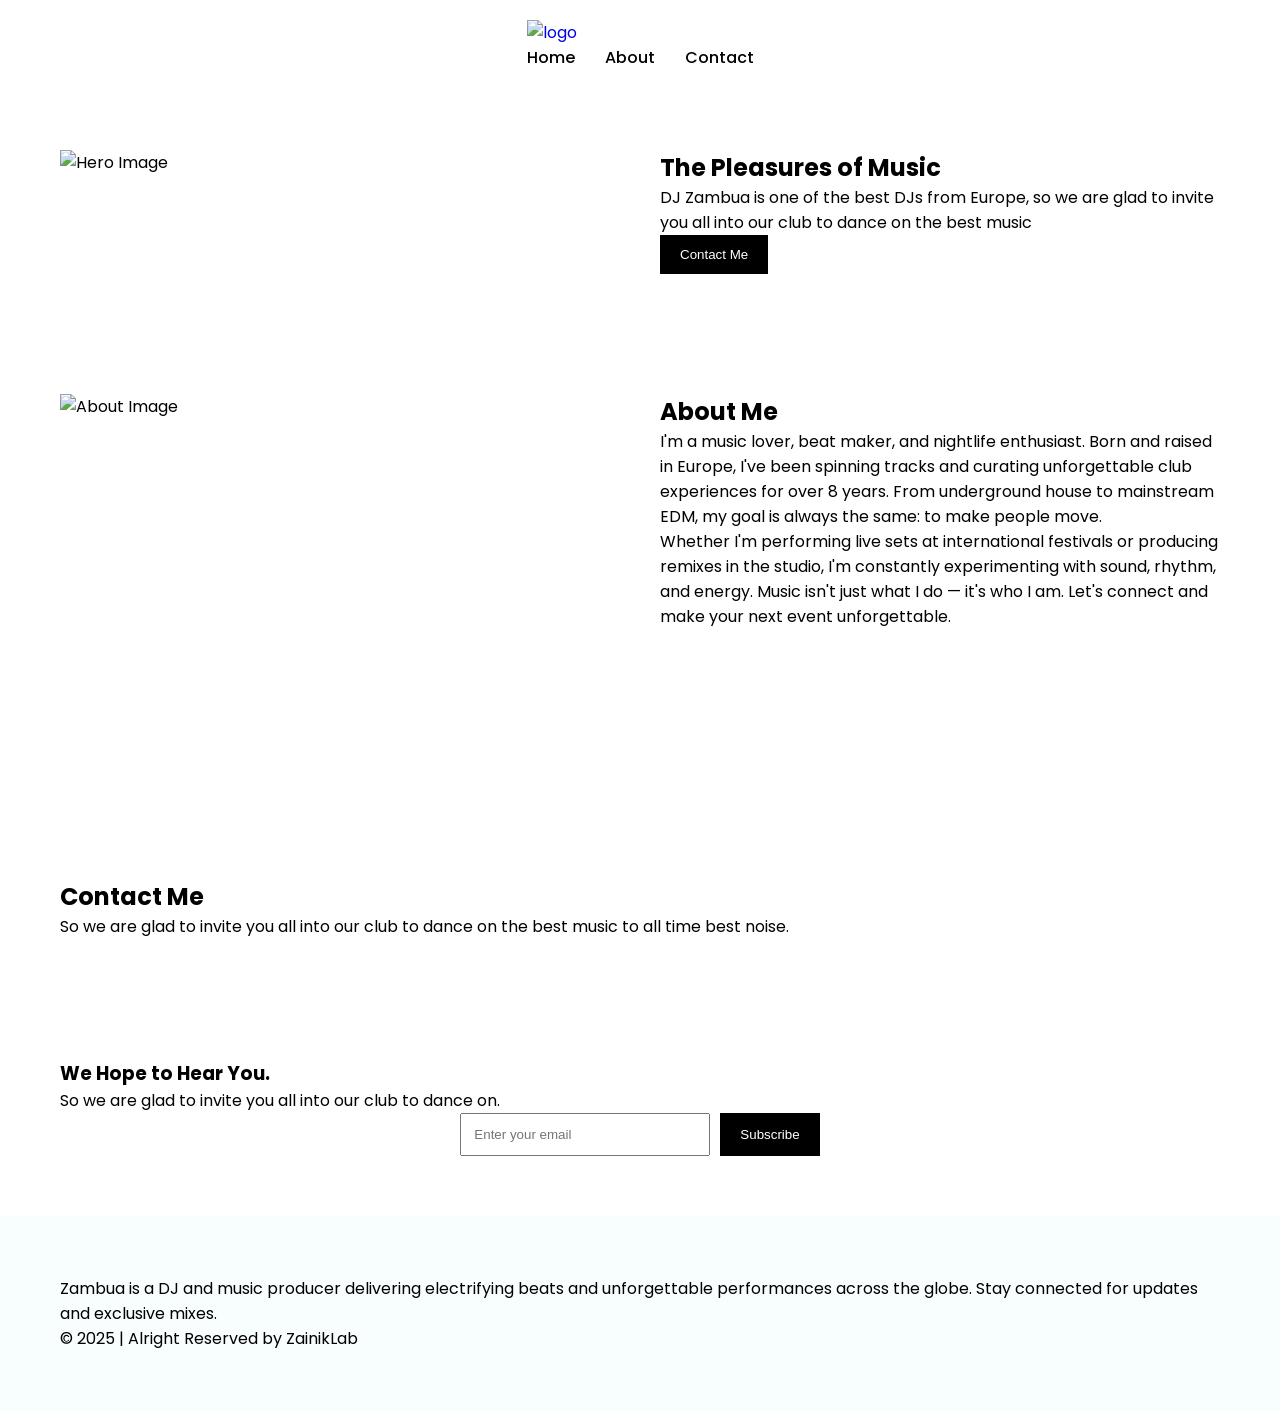
==== index.html @ 3831a093 "Add files via upload" ====
<!DOCTYPE html>
<html lang="en">
<head>
  <meta charset="UTF-8" />
  <meta name="viewport" content="width=device-width, initial-scale=1.0"/>
  <title>Zambua</title>
  <link href="https://fonts.googleapis.com/css2?family=Rubik&family=Poppins&display=swap" rel="stylesheet">
  <link rel="stylesheet" href="style.css" />
  <style>
    * {
      margin: 0;
      padding: 0;
      box-sizing: border-box;
    }
    body {
      font-family: 'Poppins', sans-serif;
      overflow-x: hidden;
    }
    .container {
      max-width: 1200px;
      margin: 0 auto;
      padding: 0 20px;
    }
    .navbar {
      display: flex;
      justify-content: space-between;
      align-items: center;
      padding: 20px 0;
    }
    .navbar-header img {
      width: 120px;
    }
    .main-menu {
      list-style: none;
      display: flex;
      gap: 30px;
      font-weight: 500;
    }
    .main-menu li {
      cursor: pointer;
    }
    .hero-area,
    .about-area,
    .contact-area,
    .subscribe-area,
    .footer-area {
      padding: 60px 20px;
    }
    .hero-area .row,
    .about-area .row {
      display: flex;
      flex-wrap: wrap;
      gap: 40px;
    }
    .col-md-6,
    .col-md-12 {
      flex: 1;
      min-width: 300px;
    }
    .hero-thumb img,
    .about-thumb img {
      max-width: 100%;
      height: auto;
    }
    form {
      display: flex;
      justify-content: center;
      gap: 10px;
      flex-wrap: wrap;
    }
    input[type="email"] {
      padding: 12px;
      width: 250px;
    }
    .btn {
      padding: 12px 20px;
      background: #000;
      color: #fff;
      border: none;
    }
    @media screen and (max-width: 1024px) {
      .main-menu {
        gap: 20px;
        font-size: 14px;
      }
    }
    @media screen and (max-width: 852px) {
      .main-menu {
        gap: 10px;
        font-size: 12px;
      }
      input[type="email"] {
        width: 100%;
      }
      form {
        flex-direction: column;
        align-items: center;
      }
    }
  </style>
</head>
<body>

  <!-- Navbar -->
  <nav class="navbar">
    <div class="container">
      <div class="navbar-header">
        <a class="navbar-brand" href=" "><img src="images/logo.png" alt="logo" /></a>
      </div>
      <ul class="main-menu nav navbar-nav navbar-right">
        <li>Home</li>
        <li>About</li>
        <li>Contact</li>
      </ul>
    </div>
  </nav>

  <!-- Hero Area -->
  <section class="hero-area">
    <div class="container">
      <div class="row">
        <div class="col-md-6">
          <div class="hero-thumb">
            <img src="images/music.png" alt="Hero Image" />
          </div>
        </div>
        <div class="col-md-6">
          <div class="hero-content">
            <h1>The Pleasures of Music</h1>
            <p>DJ Zambua is one of the best DJs from Europe, so we are glad to invite you all into our club to dance on the best music</p>
            <button class="btn">Contact Me</button>
          </div>
        </div>
      </div>
    </div>
  </section>

  <!-- About Area -->
  <section class="about-area section-padding">
    <div class="container">
      <div class="row">
        <div class="col-md-6">
          <div class="about-thumb">
            <img src="images/about.png" alt="About Image" />
          </div>
        </div>
        <div class="col-md-6">
          <div class="about-content">
            <h2>About Me</h2>
            <p>I'm a music lover, beat maker, and nightlife enthusiast. Born and raised in Europe, I've been spinning tracks and curating unforgettable club experiences for over 8 years. From underground house to mainstream EDM, my goal is always the same: to make people move.</p>
            <p>Whether I'm performing live sets at international festivals or producing remixes in the studio, I'm constantly experimenting with sound, rhythm, and energy. Music isn't just what I do — it's who I am. Let's connect and make your next event unforgettable.</p>
          </div>
        </div>
      </div>
    </div>
  </section>

  <!-- Contact Area -->
  <section class="contact-area section-padding">
    <div class="container">
      <div class="row">
        <div class="col-md-12 text-center">
          <div class="contact-content">
            <h2>Contact Me</h2>
            <p>So we are glad to invite you all into our club to dance on the best music to all time best noise.</p>
          </div>
        </div>
      </div>
    </div>
  </section>

  <!-- Subscribe Area -->
  <section class="subscribe-area section-padding">
    <div class="container">
      <div class="row">
        <div class="col-md-12 text-center">
          <div class="subscribe-content">
            <h3>We Hope to Hear You.</h3>
            <p>So we are glad to invite you all into our club to dance on.</p>
            <form action="#">
              <input type="email" placeholder="Enter your email" />
              <button type="submit" class="btn">Subscribe</button>
            </form>
          </div>
        </div>
      </div>
    </div>
  </section>

  <!-- Footer Area -->
  <footer class="footer-area">
    <div class="container">
      <div class="row">
        <div class="col-md-6">
          <p>Zambua is a DJ and music producer delivering electrifying beats and unforgettable performances across the globe. Stay connected for updates and exclusive mixes.</p>
        </div>
        <div class="col-md-6 text-right">
        </div>
      </div>
      <div class="footer-bottom text-center">
        <div class="footer-copy">© 2025 | Alright Reserved by ZainikLab</div>
      </div>
    </div>
  </footer>

</body>
</html>
---- style.css ----
/* Reset & Base Styles */
* {
  margin: 0;
  padding: 0;
  box-sizing: border-box;
}
body {
  font-family: 'Poppins', sans-serif;
}
img {
  max-width: 100%;
  height: auto;
}
a,
a:hover,
a:visited,
a:active {
  text-decoration: none;
}
p {
  margin-bottom: 0;
}

/* Mobile Menu */
.mobile-menu-area {
  position: absolute;
  width: 100%;
  left: 0;
  top: 0;
  z-index: 99;
}

/* Header */
.hader-area {
  padding: 30px 0px;
}
.hader-menu {
  text-align: center;
}
.hader-menu ul li {
  list-style: none;
  display: inline-block;
  padding: 0px 20px;
}
.hader-menu ul li a {
  text-decoration: none;
  display: inline-block;
  color: #362A43;
  font-size: 16px;
  font-weight: 500;
  text-transform: capitalize;
  margin-top: 10px;
}
.header-icon {
  margin-right: 65px;
  margin-top: 10px;
}
.header-icon a {
  text-decoration: none;
  margin-left: 10px;
  color: #362A43;
}
.logo-image {
  margin-left: 65px;
}

/* Baner */
.baner-area {
  background: url("images/baner.png");
  background-repeat: no-repeat;
  background-size: cover;
  background-position: center;
  padding: 35px 0px;
  margin-bottom: 0px;
  position: relative;
}
.baner-text {
  margin-top: 130px;
}
.baner-text h2 {
  font-size: 72px;
  font-weight: 900;
  font-family: 'Rubik', sans-serif;
  line-height: 72px;
  color: #362A43;
  margin-bottom: 25px;
}
.baner-text p {
  font-size: 16px;
  line-height: 26px;
  color: #464646;
  width: 85%;
  margin-bottom: 0;
}
.contact-btn {
  margin-top: 30px;
}
.contact-btn a {
  text-decoration: none;
  padding: 19px 40px;
  background: #B48FDB;
  color: #fff;
  font-size: 14px;
  font-weight: 600;
  border-radius: 10px;
  position: relative;
  display: inline-block;
  width: 50%;
}
.contact-btn button {
  padding: 19px 25px;
  background: #FFB3C9;
  border-radius: 10px;
  border: none;
  color: #fff;
  position: absolute;
  top: 70%;
  right: 48%;
}
.contact-btn button i {
  font-size: 18px;
}
.music-image img {
  height: auto;
  width: 100%;
}

/* About */
.about-area {
  margin-bottom: 130px;
}
.about-image img {
  height: auto;
  width: 100%;
}
.about-box {
  margin-top: 170px;
}
.about-text h2 {
  font-size: 48px;
  color: #362A43;
  font-weight: 700;
  font-family: 'Rubik', sans-serif;
}
.about-text p {
  font-size: 16px;
  line-height: 28px;
  color: #464646;
  font-weight: 400;
  margin-bottom: 18px;
  width: 90%;
}
.know-more a {
  width: auto;
  font-size: 15px;
  font-weight: 500;
  font-family: 'Poppins', sans-serif;
  transition: all .5s;
}
.know-more a:hover {
  background: #FFB3C9;
  color: #fff;
}

/* Newsletter */
.newsletter-area {
  background: url("images/bn3.png");
  background-repeat: no-repeat;
  background-size: cover;
  background-position: center;
  padding: 100px 0px;
}
.letter-text {
  color: #fff;
  margin-left: 25px;
}
.letter-text h2 {
  font-size: 48px;
  font-weight: 700;
  font-family: 'Rubik', sans-serif;
  margin-top: 5px;
}
.letter-text p {
  font-size: 15px;
  font-weight: 400;
  line-height: 26px;
}
.from-area input {
  padding: 18px 30px;
  border: 3px solid #84DCE3;
  border-radius: 10px;
  position: relative;
  outline: none;
}
.from-area button {
  padding: 21px 40px;
  position: absolute;
  left: 40%;
  border: none;
  background: #84DCE3;
  border-radius: 0px 10px 10px 0px;
}
.from-area {
  margin-top: 24px;
}

/* Footer */
.footer-area {
  background: rgba(248, 253, 253, 1);
  padding: 0px 0px;
}
.footer-icon {
  margin-left: 70%;
  margin-top: 60px;
}
.footer-icon a {
  text-decoration: none;
  color: rgba(43, 47, 56, 1);
  padding: 0px 10px;
}
.zainik-lab a {
  text-decoration: none;
  color: #2B2F38;
  font-weight: 500;
  display: inline-block;
  margin-top: 60px;
  float: right;
}
.zainik-lab a span {
  color: #84DCE3;
}
.copy-right {
  text-align: center;
  border-top: 1px solid #362A43;
  padding: 20px 0px;
}
.copy-right p {
  font-size: 15px;
  color: #382C45;
  font-weight: 400;
  margin-bottom: 0px;
}
.copy-right p a {
  text-decoration: none;
  color: #382C45;
  display: inline-block;
  margin-bottom: 0px;
}
.logo-text p {
  font-size: 16px;
  color: #2B2F38;
  font-weight: 400;
  line-height: 26px;
  margin-bottom: 63px;
}
.image-logo img {
  margin-bottom: 30px;
  margin-top: 60px;
}

body {
  overflow-x: hidden;
}


/* pad-1024px */
@media (max-width: 1024px) {
  .hader-menu ul li {
    padding: 0 10px;
  }

  .baner-text h2 {
    font-size: 52px;
    line-height: 60px;
  }

  .baner-text p,
  .about-text p {
    width: 100%;
  }

  .contact-btn a {
    width: 70%;
  }

  .from-area input {
    width: 60%;
  }

  .from-area button {
    left: 60%;
  }

  .footer-icon {
    margin-left: 60%;
  }
}

/* mobile-852px */
@media (max-width: 852px) {
  .hader-menu ul li {
    padding: 0 5px;
  }

  .baner-text h2 {
    font-size: 38px;
    line-height: 48px;
  }

  .baner-text p {
    font-size: 14px;
    line-height: 22px;
  }

  .contact-btn a {
    width: 90%;
    padding: 15px 20px;
    font-size: 13px;
  }

  .contact-btn button {
    top: 75%;
    right: 35%;
  }

  .from-area input {
    width: 80%;
  }

  .from-area button {
    left: 80%;
  }

  .footer-icon {
    margin-left: 40%;
  }

  .letter-text h2 {
    font-size: 36px;
  }
}
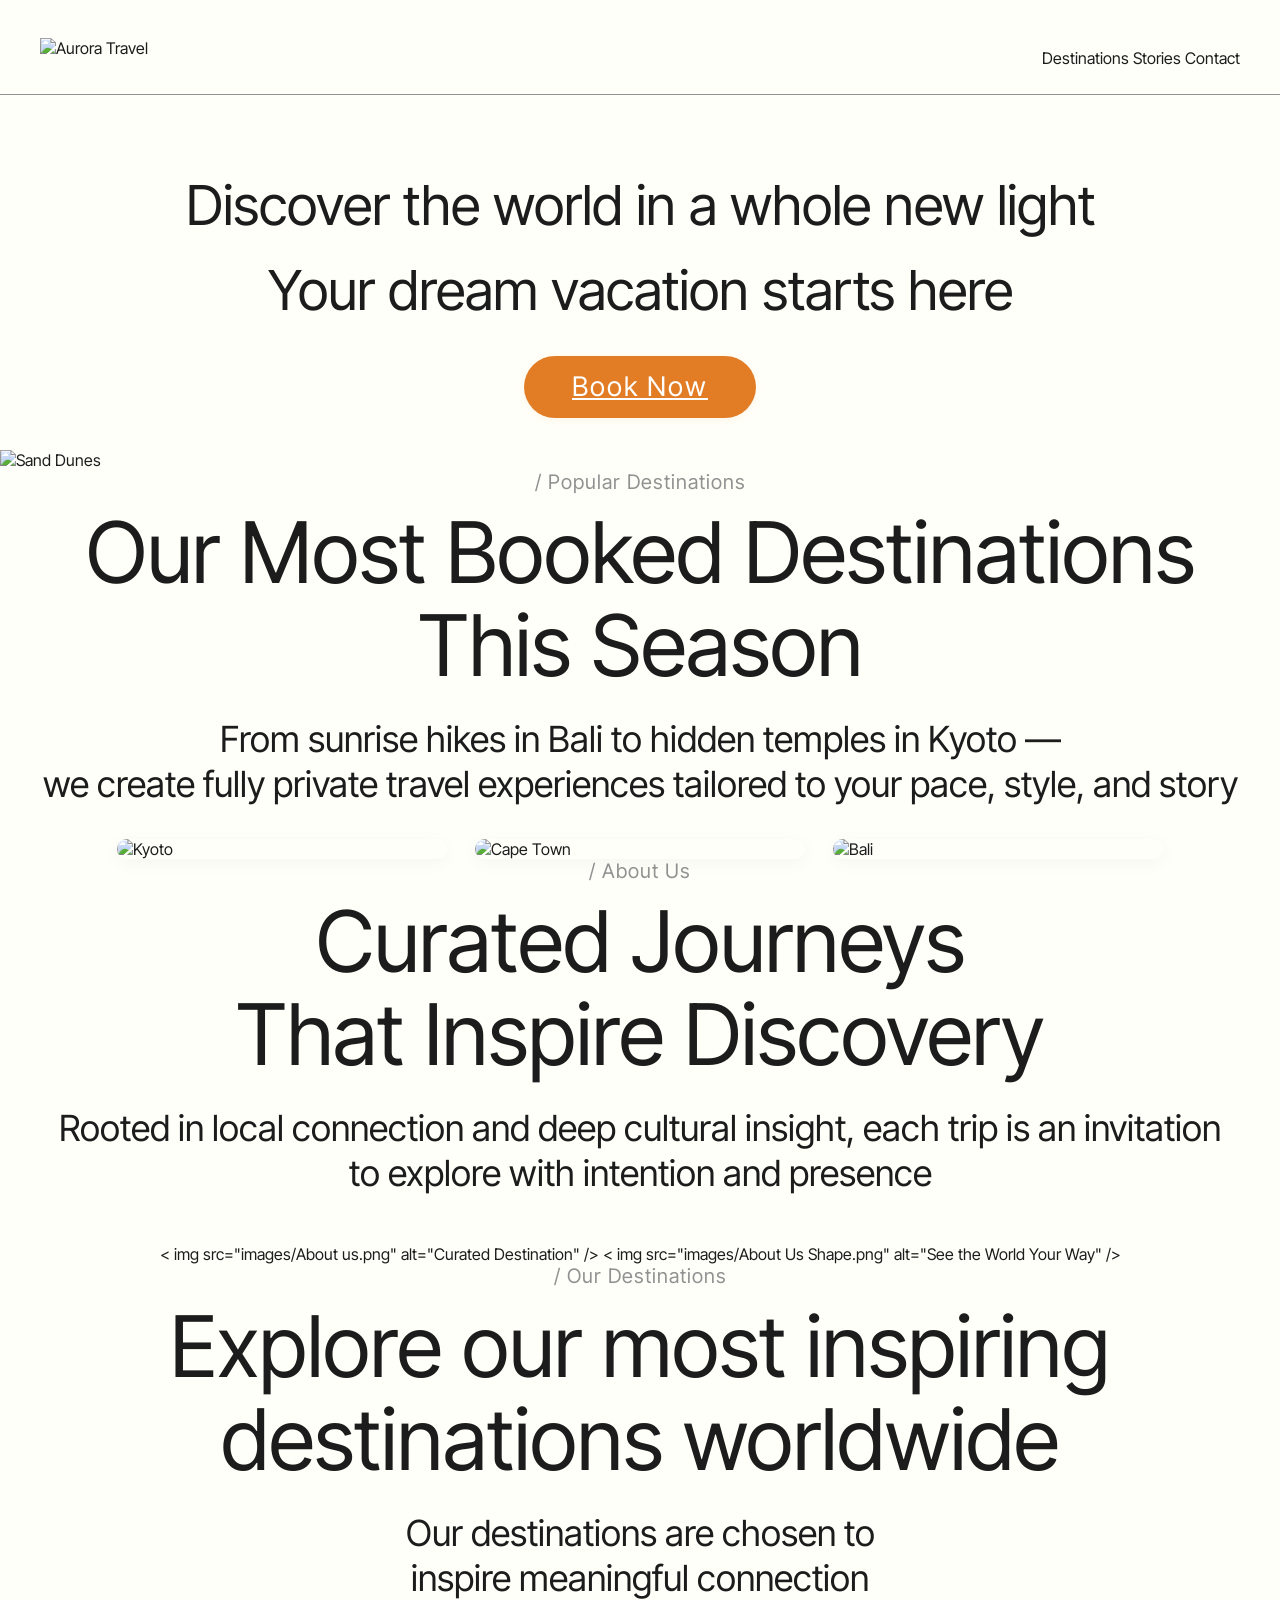
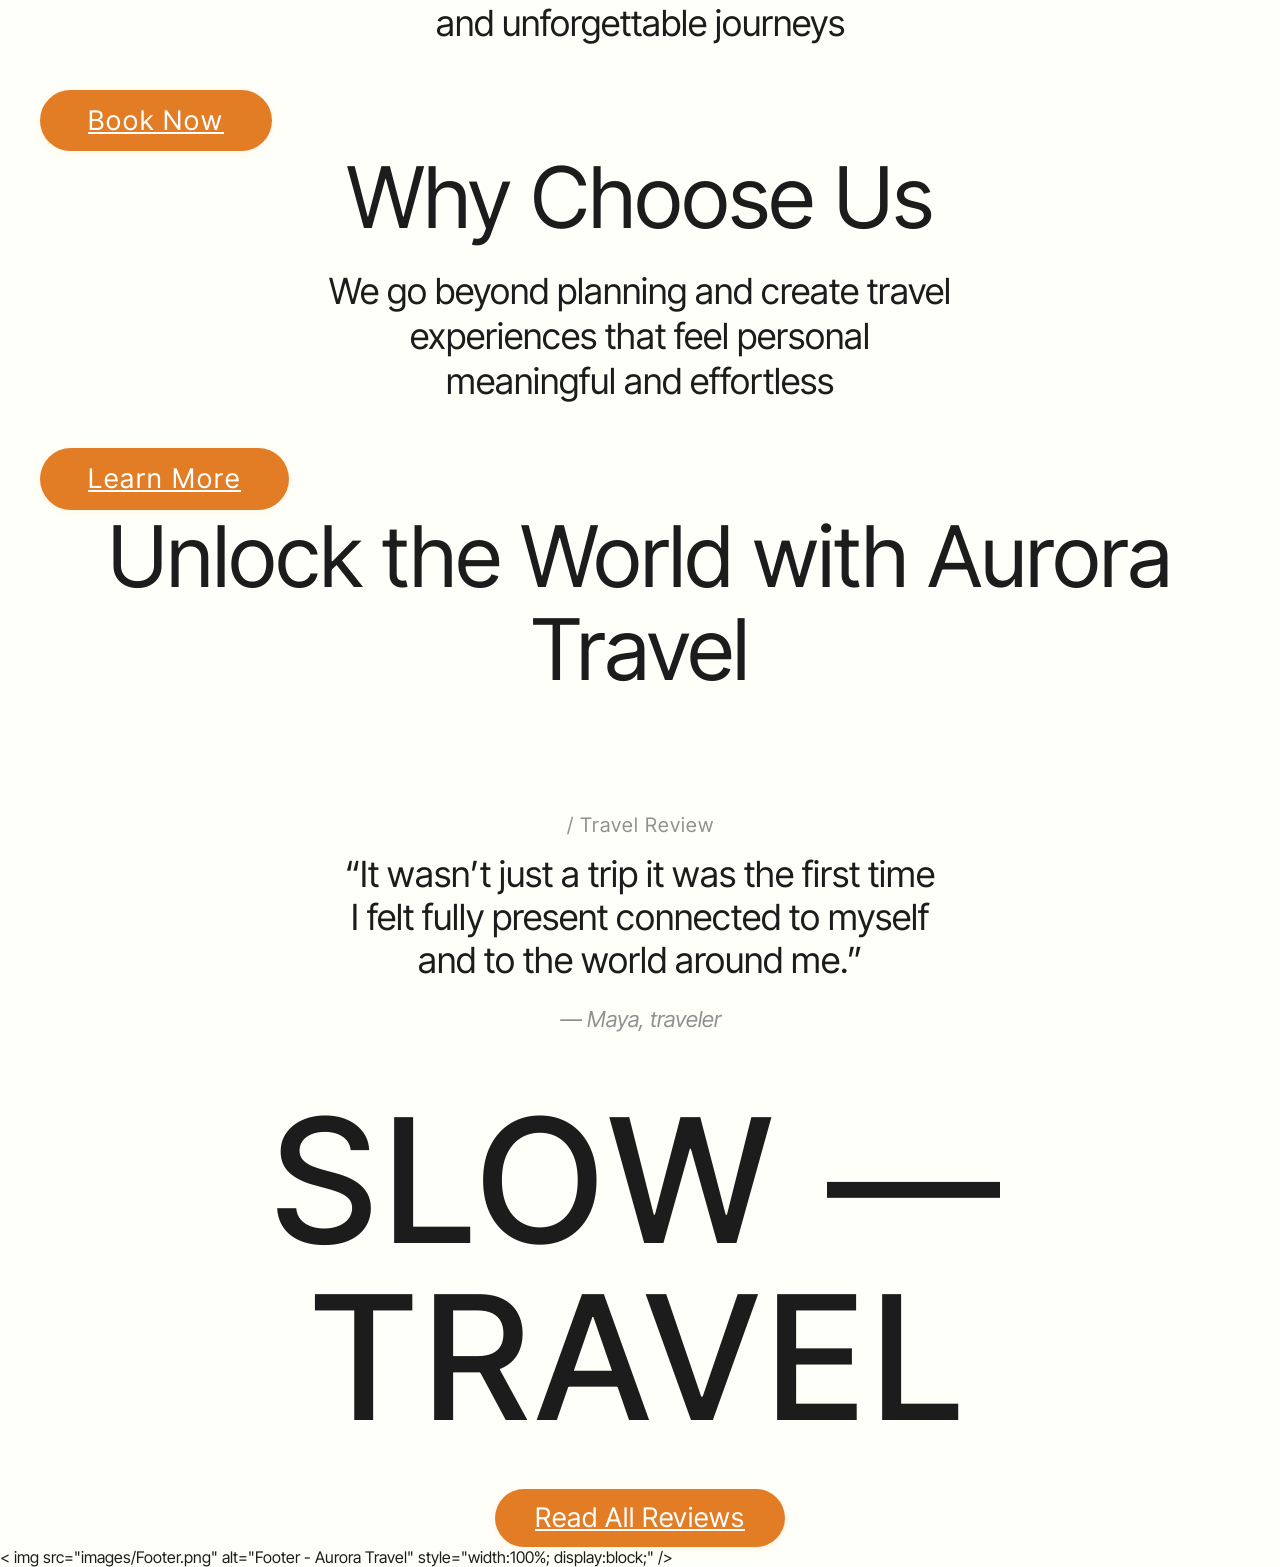
==== commit dac1a6be: "Add files via upload" ====
--- a/index.html
+++ b/index.html
@@ -1,207 +1,141 @@
-<!DOCTYPE html>
-<html lang="en">
-<head>
-  <meta charset="UTF-8" />
-  <meta name="viewport" content="width=device-width, initial-scale=1.0"/>
-  <title>Zambua</title>
-  <link href="https://fonts.googleapis.com/css2?family=Rubik&family=Poppins&display=swap" rel="stylesheet">
-  <link rel="stylesheet" href="style.css" />
-  <style>
-    * {
-      margin: 0;
-      padding: 0;
-      box-sizing: border-box;
-    }
-    body {
-      font-family: 'Poppins', sans-serif;
-      overflow-x: hidden;
-    }
-    .container {
-      max-width: 1200px;
-      margin: 0 auto;
-      padding: 0 20px;
-    }
-    .navbar {
-      display: flex;
-      justify-content: space-between;
-      align-items: center;
-      padding: 20px 0;
-    }
-    .navbar-header img {
-      width: 120px;
-    }
-    .main-menu {
-      list-style: none;
-      display: flex;
-      gap: 30px;
-      font-weight: 500;
-    }
-    .main-menu li {
-      cursor: pointer;
-    }
-    .hero-area,
-    .about-area,
-    .contact-area,
-    .subscribe-area,
-    .footer-area {
-      padding: 60px 20px;
-    }
-    .hero-area .row,
-    .about-area .row {
-      display: flex;
-      flex-wrap: wrap;
-      gap: 40px;
-    }
-    .col-md-6,
-    .col-md-12 {
-      flex: 1;
-      min-width: 300px;
-    }
-    .hero-thumb img,
-    .about-thumb img {
-      max-width: 100%;
-      height: auto;
-    }
-    form {
-      display: flex;
-      justify-content: center;
-      gap: 10px;
-      flex-wrap: wrap;
-    }
-    input[type="email"] {
-      padding: 12px;
-      width: 250px;
-    }
-    .btn {
-      padding: 12px 20px;
-      background: #000;
-      color: #fff;
-      border: none;
-    }
-    @media screen and (max-width: 1024px) {
-      .main-menu {
-        gap: 20px;
-        font-size: 14px;
-      }
-    }
-    @media screen and (max-width: 852px) {
-      .main-menu {
-        gap: 10px;
-        font-size: 12px;
-      }
-      input[type="email"] {
-        width: 100%;
-      }
-      form {
-        flex-direction: column;
-        align-items: center;
-      }
-    }
-  </style>
-</head>
-<body>
-
-  <!-- Navbar -->
-  <nav class="navbar">
-    <div class="container">
-      <div class="navbar-header">
-        <a class="navbar-brand" href=" "><img src="images/logo.png" alt="logo" /></a>
-      </div>
-      <ul class="main-menu nav navbar-nav navbar-right">
-        <li>Home</li>
-        <li>About</li>
-        <li>Contact</li>
-      </ul>
-    </div>
-  </nav>
-
-  <!-- Hero Area -->
-  <section class="hero-area">
-    <div class="container">
-      <div class="row">
-        <div class="col-md-6">
-          <div class="hero-thumb">
-            <img src="images/music.png" alt="Hero Image" />
-          </div>
-        </div>
-        <div class="col-md-6">
-          <div class="hero-content">
-            <h1>The Pleasures of Music</h1>
-            <p>DJ Zambua is one of the best DJs from Europe, so we are glad to invite you all into our club to dance on the best music</p>
-            <button class="btn">Contact Me</button>
-          </div>
-        </div>
-      </div>
-    </div>
-  </section>
-
-  <!-- About Area -->
-  <section class="about-area section-padding">
-    <div class="container">
-      <div class="row">
-        <div class="col-md-6">
-          <div class="about-thumb">
-            <img src="images/about.png" alt="About Image" />
-          </div>
-        </div>
-        <div class="col-md-6">
-          <div class="about-content">
-            <h2>About Me</h2>
-            <p>I'm a music lover, beat maker, and nightlife enthusiast. Born and raised in Europe, I've been spinning tracks and curating unforgettable club experiences for over 8 years. From underground house to mainstream EDM, my goal is always the same: to make people move.</p>
-            <p>Whether I'm performing live sets at international festivals or producing remixes in the studio, I'm constantly experimenting with sound, rhythm, and energy. Music isn't just what I do — it's who I am. Let's connect and make your next event unforgettable.</p>
-          </div>
-        </div>
-      </div>
-    </div>
-  </section>
-
-  <!-- Contact Area -->
-  <section class="contact-area section-padding">
-    <div class="container">
-      <div class="row">
-        <div class="col-md-12 text-center">
-          <div class="contact-content">
-            <h2>Contact Me</h2>
-            <p>So we are glad to invite you all into our club to dance on the best music to all time best noise.</p>
-          </div>
-        </div>
-      </div>
-    </div>
-  </section>
-
-  <!-- Subscribe Area -->
-  <section class="subscribe-area section-padding">
-    <div class="container">
-      <div class="row">
-        <div class="col-md-12 text-center">
-          <div class="subscribe-content">
-            <h3>We Hope to Hear You.</h3>
-            <p>So we are glad to invite you all into our club to dance on.</p>
-            <form action="#">
-              <input type="email" placeholder="Enter your email" />
-              <button type="submit" class="btn">Subscribe</button>
-            </form>
-          </div>
-        </div>
-      </div>
-    </div>
-  </section>
-
-  <!-- Footer Area -->
-  <footer class="footer-area">
-    <div class="container">
-      <div class="row">
-        <div class="col-md-6">
-          <p>Zambua is a DJ and music producer delivering electrifying beats and unforgettable performances across the globe. Stay connected for updates and exclusive mixes.</p>
-        </div>
-        <div class="col-md-6 text-right">
-        </div>
-      </div>
-      <div class="footer-bottom text-center">
-        <div class="footer-copy">© 2025 | Alright Reserved by ZainikLab</div>
-      </div>
-    </div>
-  </footer>
-
-</body>
-</html>
+<!DOCTYPE html>
+<html lang="en">
+<head>
+  <meta charset="UTF-8" />
+  <meta name="viewport" content="width=device-width, initial-scale=1.0" />
+  <title>Aurora Travel</title>
+  <link rel="stylesheet" href="style.css" />
+  <link href="https://fonts.googleapis.com/css2?family=Inter+Tight:wght@400;600;700&display=swap" rel="stylesheet">
+</head>
+<body>
+
+  <!-- Header -->
+  <header class="site-header">
+    <div class="container">
+      <img src="images/Logotype.png" alt="Aurora Travel" class="logo" />
+      <nav class="site-nav">
+        Destinations
+        Stories
+        Contact
+      </nav>
+    </div>
+  </header>
+
+  <!-- Hero -->
+  <section class="hero">
+    <div class="container">
+      <h2>Discover the world in a whole new light</h2>
+      <p>Your dream vacation starts here</p >
+       <a href="#" class="btn">Book Now</a >
+    </div>
+  </section>
+
+  <!-- Main Image -->
+  <section class="main-photo">
+    <img src="images/Main Photo.png" alt="Sand Dunes" />
+  </section>
+
+  <!-- Most Booked Destinations -->
+  <section class="booked-destinations">
+    <div class="container">
+    <p class="slash-title">/ Popular Destinations</p >
+    <h2>Our Most Booked Destinations This Season</h2>
+    <p class="section-desc">
+        From sunrise hikes in Bali to hidden temples in Kyoto —<br>
+        we create fully private travel experiences tailored to your pace, style, and story
+     </p >
+      <div class="card-group">
+        <img src="images/Kyoto.png" alt="Kyoto" />
+        <img src="images/Cape town.png" alt="Cape Town" />
+        <img src="images/Bali.png" alt="Bali" />
+      </div>
+    </div>
+  </section>
+
+<!-- About Us -->
+<section class="about-us">
+  <div class="container">
+    <p class="slash-title">/ About Us</p >
+    <h2>Curated Journeys<br>That Inspire Discovery</h2>
+    <p class="section-desc">
+      Rooted in local connection and deep cultural insight, each trip is an invitation to explore with intention and presence
+    </p >
+    <div class="container two-col">
+        < img src="images/About us.png" alt="Curated Destination" />
+        < img src="images/About Us Shape.png" alt="See the World Your Way" />
+      </div>
+    </div>
+  </div>
+</section>
+
+  <!-- Our Destinations -->
+  <section class="our-destinations">
+  <div class="container">
+    <p class="slash-title">/ Our Destinations</p >
+    <h2>Explore our most inspiring<br>destinations worldwide</h2>
+    <p class="section-desc">
+      Our destinations are chosen to<br>
+      inspire meaningful connection<br>
+      and unforgettable journeys
+    </p >
+      <div class="card-group">
+        <img src="images/Destination1.png" alt="">
+        <img src="images/Destination2.png" alt="">
+        <img src="images/Destination3.png" alt="">
+      </div>
+      <a href="#" class="btn">Book Now</a >
+    </div>
+  </section>
+
+  <!-- Why Choose Us -->
+<section class="why-choose-us">
+  <div class="container">
+    <h2>Why Choose Us</h2>
+    <p class="section-desc">
+      We go beyond planning and create travel<br>
+      experiences that feel personal<br>
+      meaningful and effortless
+    </p >
+    <a href="#" class="btn">Learn More</a >
+  </div>
+</section>
+
+  <!-- Unlock Section -->
+  <section class="unlock">
+    <div class="container">
+      <h2>Unlock the World with Aurora Travel</h2>
+      <div class="collage">
+        <img src="images/Aurora1.png" alt="">
+        <img src="images/Aurora2.png" alt="">
+        <img src="images/Aurora bottom.png" alt="">
+      </div>
+    </div>
+  </section>
+
+  <!-- Quote -->
+<section class="travel-review">
+  <div class="container">
+    <p class="slash-title">/ Travel Review</p >
+    <blockquote>
+      “It wasn’t just a trip it was the first time<br>
+      I felt fully present connected to myself<br>
+      and to the world around me.”
+    </blockquote>
+    <p class="review-author">— Maya, traveler</p >
+  </div>
+</section>
+
+  <!-- Slogan -->
+ <section class="slogan">
+  <div class="container">
+    <h2 class="slow-travel">SLOW — TRAVEL</h2>
+    <a href="#" class="btn">Read All Reviews</a >
+  </div>
+</section>
+
+<!-- Footer -->
+<footer class="site-footer">
+  < img src="images/Footer.png" alt="Footer - Aurora Travel" style="width:100%; display:block;" />
+</footer>
+</body>
+</html>
--- a/style.css
+++ b/style.css
@@ -1,342 +1,265 @@
-/* Reset & Base Styles */
-* {
+@import url('https://fonts.googleapis.com/css2?family=Inter+Tight:wght@400;500;600;700&display=swap');
+
+:root {
+  --orange: #E27D26;
+  --black: #1C1C1C;
+  --white: #FFFFFF;
+  --offwhite: #FFFFF9;
+  --gray: #919191;
+}
+
+html, body {
   margin: 0;
   padding: 0;
-  box-sizing: border-box;
-}
-body {
-  font-family: 'Poppins', sans-serif;
-}
-img {
-  max-width: 100%;
+  font-family: 'Inter Tight', sans-serif;
+  font-weight: 400;
+  background: var(--offwhite);
+  color: var(--black);
+}
+
+.container {
+  max-width: 1200px;
+  margin: 0 auto;
+  padding: 0 36px;
+}
+
+/* Header & Nav */
+.site-header {
+  background: var(--offwhite);
+  padding: 38px 0 16px 0;
+  border-bottom: 1px solid var(--gray);
+}
+
+.site-header .container {
+  display: flex;
+  align-items: center;
+  justify-content: space-between;
+}
+
+.logo {
+  height: 40px;
+}
+
+.site-nav a {
+  font-size: 20px;
+  font-weight: 400;
+  color: var(--black);
+  text-decoration: none;
+  margin-left: 40px;
+  letter-spacing: 0.2px;
+  transition: color .2s;
+}
+
+.site-nav a:first-child { margin-left: 0; }
+
+.site-nav a:hover {
+  color: var(--orange);
+}
+
+/* Book Now & Read All Reviews */
+.btn {
+  font-size: 27px;
+  font-weight: 400;
+  background: var(--orange);
+  color: var(--white);
+  padding: 16px 48px;
+  border: none;
+  border-radius: 999px;
+  letter-spacing: 2px;
+  display: inline-block;
+  margin-top: 12px;
+  cursor: pointer;
+  box-shadow: 0 2px 10px rgba(226,125,38,0.08);
+  transition: background 0.18s;
+  line-height: 1.1;
+  text-align: center;
+}
+.btn:hover,
+.slogan .btn:hover {
+  background: #c96d1f;
+}
+
+/* Hero Section */
+.hero {
+  padding: 80px 0 32px 0;
+  text-align: center;
+}
+.hero h2,
+.hero p {
+  font-size: 55px;
+  font-weight: 400;
+  margin: 0 0 24px 0;
+  line-height: 1.1;
+}
+
+/* Small Size Text */
+.slash-title {
+  font-size: 20px;
+  font-weight: 400;
+  color: var(--gray);
+  margin: 0 0 12px 0;
+  letter-spacing: 1px;
+  text-align: center;
+}
+
+/* Main Title */
+h2 {
+  font-size: 85px;
+  font-weight: 400;
+  text-align: center;
+  margin: 0 0 16px 0;
+  line-height: 1.1;
+}
+
+/* Subtitle */
+.section-desc {
+  font-size: 36px;
+  font-weight: 400;
+  color: var(--black);
+  text-align: center;
+  margin: 24px 0 32px 0;
+  line-height: 1.25;
+}
+
+/* Learn More */
+.learn-more {
+  font-size: 20px;
+  color: var(--black);
+  text-decoration: none;
+  border-bottom: 1px solid var(--gray);
+  padding-bottom: 2px;
+  margin-top: 8px;
+  display: inline-block;
+  letter-spacing: 1px;
+  transition: color 0.2s;
+}
+.learn-more:hover {
+  color: var(--orange);
+  border-color: var(--orange);
+}
+
+/* Card Group*/
+.card-group {
+  display: flex;
+  gap: 28px;
+  margin-top: 16px;
+  justify-content: center;
+}
+.card-group img {
+  width: 100%;
+  max-width: 330px;
   height: auto;
-}
-a,
-a:hover,
-a:visited,
-a:active {
-  text-decoration: none;
-}
-p {
-  margin-bottom: 0;
-}
-
-/* Mobile Menu */
-.mobile-menu-area {
-  position: absolute;
+  border-radius: 18px;
+  box-shadow: 0 4px 18px rgba(28,28,28,0.04);
+}
+
+/* About Us */
+.two-col {
+  display: flex;
+  align-items: center;
+  gap: 48px;
+  justify-content: center;
+  margin: 48px 0 0 0;
+}
+.two-col img {
+  width: 360px;
+  border-radius: 16px;
+}
+
+.text-block {
+  flex: 1;
+}
+
+/* Footer Image */
+.site-footer img {
   width: 100%;
-  left: 0;
-  top: 0;
-  z-index: 99;
-}
-
-/* Header */
-.hader-area {
-  padding: 30px 0px;
-}
-.hader-menu {
-  text-align: center;
-}
-.hader-menu ul li {
-  list-style: none;
+  display: block;
+}
+
+/* Travel Review Section */
+.travel-review {
+  text-align: center;
+  margin: 80px 0 60px 0;
+}
+.travel-review .slash-title {
+  margin-bottom: 16px;
+}
+.travel-review blockquote {
+  font-size: 36px;
+  font-weight: 400;
+  color: var(--black);
+  margin: 0 0 24px 0;
+  text-align: center;
+  line-height: 1.2;
+}
+
+.review-author {
+  font-size: 22px;
+  color: #919191;
+  margin-top: 12px;
+  text-align: center;
+  font-style: italic;
+}
+
+/* SLOW — TRAVEL Button */
+.slogan {
+  text-align: center;
+  margin: 60px 0 0 0;
+}
+.slow-travel {
+  font-size: 173px;
+  font-weight: 500; /* medium */
+  letter-spacing: 8px;
+  text-align: center;
+  margin: 0 0 32px 0;
+  line-height: 1.02;
+}
+.slogan .btn {
+  font-size: 27px;
+  font-weight: 400;
+  background: var(--orange);
+  color: var(--white);
+  padding: 14px 40px;
+  border: none;
+  border-radius: 999px;
+  letter-spacing: 1px;
   display: inline-block;
-  padding: 0px 20px;
-}
-.hader-menu ul li a {
-  text-decoration: none;
-  display: inline-block;
-  color: #362A43;
-  font-size: 16px;
-  font-weight: 500;
-  text-transform: capitalize;
-  margin-top: 10px;
-}
-.header-icon {
-  margin-right: 65px;
-  margin-top: 10px;
-}
-.header-icon a {
-  text-decoration: none;
-  margin-left: 10px;
-  color: #362A43;
-}
-.logo-image {
-  margin-left: 65px;
-}
-
-/* Baner */
-.baner-area {
-  background: url("images/baner.png");
-  background-repeat: no-repeat;
-  background-size: cover;
-  background-position: center;
-  padding: 35px 0px;
-  margin-bottom: 0px;
-  position: relative;
-}
-.baner-text {
-  margin-top: 130px;
-}
-.baner-text h2 {
-  font-size: 72px;
-  font-weight: 900;
-  font-family: 'Rubik', sans-serif;
-  line-height: 72px;
-  color: #362A43;
-  margin-bottom: 25px;
-}
-.baner-text p {
-  font-size: 16px;
-  line-height: 26px;
-  color: #464646;
-  width: 85%;
-  margin-bottom: 0;
-}
-.contact-btn {
-  margin-top: 30px;
-}
-.contact-btn a {
-  text-decoration: none;
-  padding: 19px 40px;
-  background: #B48FDB;
-  color: #fff;
-  font-size: 14px;
-  font-weight: 600;
-  border-radius: 10px;
-  position: relative;
-  display: inline-block;
-  width: 50%;
-}
-.contact-btn button {
-  padding: 19px 25px;
-  background: #FFB3C9;
-  border-radius: 10px;
-  border: none;
-  color: #fff;
-  position: absolute;
-  top: 70%;
-  right: 48%;
-}
-.contact-btn button i {
-  font-size: 18px;
-}
-.music-image img {
-  height: auto;
-  width: 100%;
-}
-
-/* About */
-.about-area {
-  margin-bottom: 130px;
-}
-.about-image img {
-  height: auto;
-  width: 100%;
-}
-.about-box {
-  margin-top: 170px;
-}
-.about-text h2 {
-  font-size: 48px;
-  color: #362A43;
-  font-weight: 700;
-  font-family: 'Rubik', sans-serif;
-}
-.about-text p {
-  font-size: 16px;
-  line-height: 28px;
-  color: #464646;
-  font-weight: 400;
-  margin-bottom: 18px;
-  width: 90%;
-}
-.know-more a {
-  width: auto;
-  font-size: 15px;
-  font-weight: 500;
-  font-family: 'Poppins', sans-serif;
-  transition: all .5s;
-}
-.know-more a:hover {
-  background: #FFB3C9;
-  color: #fff;
-}
-
-/* Newsletter */
-.newsletter-area {
-  background: url("images/bn3.png");
-  background-repeat: no-repeat;
-  background-size: cover;
-  background-position: center;
-  padding: 100px 0px;
-}
-.letter-text {
-  color: #fff;
-  margin-left: 25px;
-}
-.letter-text h2 {
-  font-size: 48px;
-  font-weight: 700;
-  font-family: 'Rubik', sans-serif;
-  margin-top: 5px;
-}
-.letter-text p {
-  font-size: 15px;
-  font-weight: 400;
-  line-height: 26px;
-}
-.from-area input {
-  padding: 18px 30px;
-  border: 3px solid #84DCE3;
-  border-radius: 10px;
-  position: relative;
-  outline: none;
-}
-.from-area button {
-  padding: 21px 40px;
-  position: absolute;
-  left: 40%;
-  border: none;
-  background: #84DCE3;
-  border-radius: 0px 10px 10px 0px;
-}
-.from-area {
-  margin-top: 24px;
-}
-
-/* Footer */
-.footer-area {
-  background: rgba(248, 253, 253, 1);
-  padding: 0px 0px;
-}
-.footer-icon {
-  margin-left: 70%;
-  margin-top: 60px;
-}
-.footer-icon a {
-  text-decoration: none;
-  color: rgba(43, 47, 56, 1);
-  padding: 0px 10px;
-}
-.zainik-lab a {
-  text-decoration: none;
-  color: #2B2F38;
-  font-weight: 500;
-  display: inline-block;
-  margin-top: 60px;
-  float: right;
-}
-.zainik-lab a span {
-  color: #84DCE3;
-}
-.copy-right {
-  text-align: center;
-  border-top: 1px solid #362A43;
-  padding: 20px 0px;
-}
-.copy-right p {
-  font-size: 15px;
-  color: #382C45;
-  font-weight: 400;
-  margin-bottom: 0px;
-}
-.copy-right p a {
-  text-decoration: none;
-  color: #382C45;
-  display: inline-block;
-  margin-bottom: 0px;
-}
-.logo-text p {
-  font-size: 16px;
-  color: #2B2F38;
-  font-weight: 400;
-  line-height: 26px;
-  margin-bottom: 63px;
-}
-.image-logo img {
-  margin-bottom: 30px;
-  margin-top: 60px;
-}
-
-body {
-  overflow-x: hidden;
-}
-
-
-/* pad-1024px */
+  margin-top: 12px;
+  cursor: pointer;
+  box-shadow: 0 2px 10px rgba(226,125,38,0.08);
+  transition: background 0.18s;
+  line-height: 1.1;
+  text-align: center;
+}
+
+/* Responsive Layout */
+@media (max-width: 1200px) {
+  .container { padding: 0 18px; }
+  .slow-travel { font-size: 96px; }
+}
 @media (max-width: 1024px) {
-  .hader-menu ul li {
-    padding: 0 10px;
-  }
-
-  .baner-text h2 {
-    font-size: 52px;
-    line-height: 60px;
-  }
-
-  .baner-text p,
-  .about-text p {
-    width: 100%;
-  }
-
-  .contact-btn a {
-    width: 70%;
-  }
-
-  .from-area input {
-    width: 60%;
-  }
-
-  .from-area button {
-    left: 60%;
-  }
-
-  .footer-icon {
-    margin-left: 60%;
-  }
-}
-
-/* mobile-852px */
-@media (max-width: 852px) {
-  .hader-menu ul li {
-    padding: 0 5px;
-  }
-
-  .baner-text h2 {
-    font-size: 38px;
-    line-height: 48px;
-  }
-
-  .baner-text p {
-    font-size: 14px;
-    line-height: 22px;
-  }
-
-  .contact-btn a {
-    width: 90%;
-    padding: 15px 20px;
-    font-size: 13px;
-  }
-
-  .contact-btn button {
-    top: 75%;
-    right: 35%;
-  }
-
-  .from-area input {
-    width: 80%;
-  }
-
-  .from-area button {
-    left: 80%;
-  }
-
-  .footer-icon {
-    margin-left: 40%;
-  }
-
-  .letter-text h2 {
-    font-size: 36px;
-  }
-}
-
+  .site-header { padding: 18px 0 10px 0; }
+  h2 { font-size: 48px; }
+  .section-desc { font-size: 24px; }
+  .btn, .slogan .btn { font-size: 20px; padding: 12px 28px; }
+  .card-group { gap: 16px; }
+  .two-col { flex-direction: column; gap: 20px; }
+  .two-col img { width: 90%; }
+  .slogan .slow-travel { font-size: 54px; }
+  .travel-review blockquote { font-size: 24px; }
+  .review-author { font-size: 16px; }
+}
+@media (max-width: 768px) {
+  .site-header .container { flex-direction: column; gap: 14px; }
+  .site-nav a { font-size: 16px; margin-left: 16px; }
+  h2 { font-size: 32px; }
+  .section-desc { font-size: 18px; }
+  .btn, .slogan .btn { font-size: 16px; padding: 10px 16px; }
+  .hero { padding: 36px 0 16px 0; }
+  .hero h2, .hero p { font-size: 22px; }
+  .card-group { flex-direction: column; gap: 10px; }
+  .card-group img, .two-col img { max-width: 100%; }
+  .slogan .slow-travel { font-size: 30px; }
+  .travel-review blockquote { font-size: 16px; }
+  .review-author { font-size: 14px; }
+}
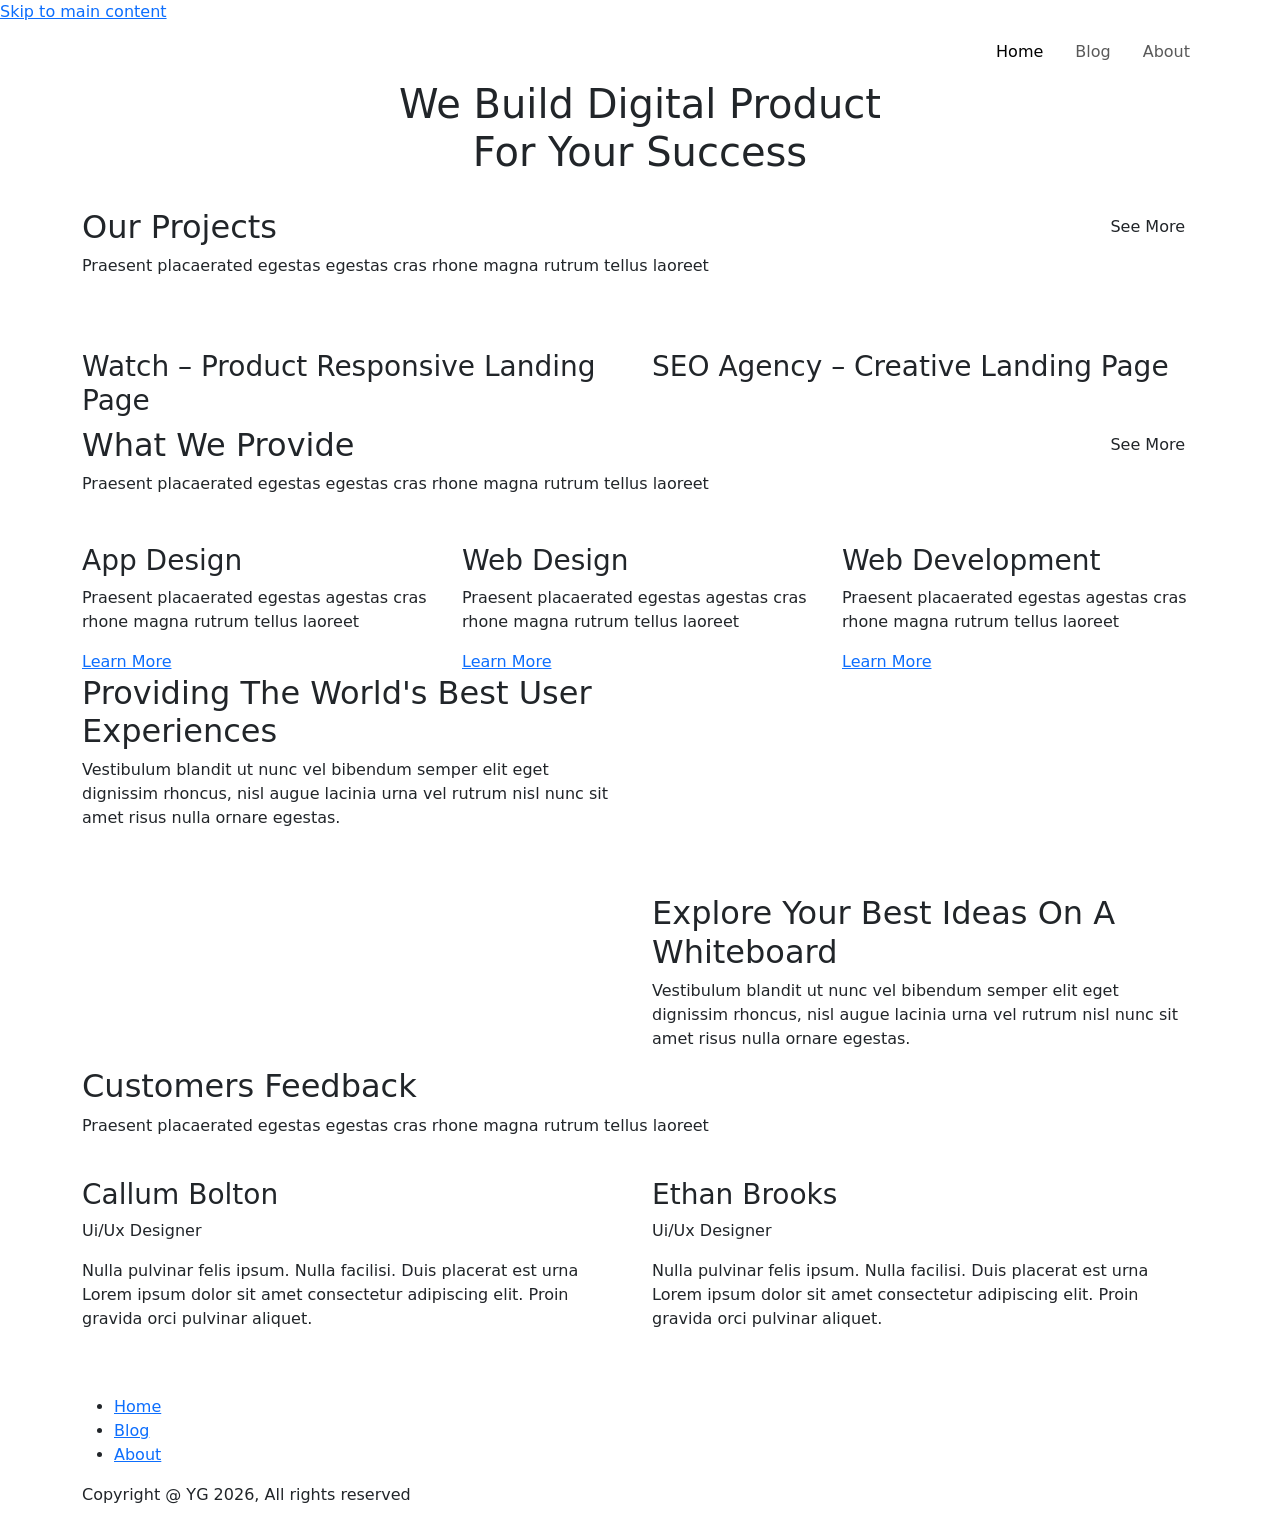
==== commit c00d82fd: "Add files via upload" ====
--- a/index.html
+++ b/index.html
@@ -1,141 +1,287 @@
-<!DOCTYPE html>
-<html lang="en">
-<head>
-  <meta charset="UTF-8" />
-  <meta name="viewport" content="width=device-width, initial-scale=1.0" />
-  <title>Aurora Travel</title>
-  <link rel="stylesheet" href="style.css" />
-  <link href="https://fonts.googleapis.com/css2?family=Inter+Tight:wght@400;600;700&display=swap" rel="stylesheet">
-</head>
-<body>
-
-  <!-- Header -->
-  <header class="site-header">
-    <div class="container">
-      <img src="images/Logotype.png" alt="Aurora Travel" class="logo" />
-      <nav class="site-nav">
-        Destinations
-        Stories
-        Contact
-      </nav>
-    </div>
-  </header>
-
-  <!-- Hero -->
-  <section class="hero">
-    <div class="container">
-      <h2>Discover the world in a whole new light</h2>
-      <p>Your dream vacation starts here</p >
-       <a href="#" class="btn">Book Now</a >
-    </div>
-  </section>
-
-  <!-- Main Image -->
-  <section class="main-photo">
-    <img src="images/Main Photo.png" alt="Sand Dunes" />
-  </section>
-
-  <!-- Most Booked Destinations -->
-  <section class="booked-destinations">
-    <div class="container">
-    <p class="slash-title">/ Popular Destinations</p >
-    <h2>Our Most Booked Destinations This Season</h2>
-    <p class="section-desc">
-        From sunrise hikes in Bali to hidden temples in Kyoto —<br>
-        we create fully private travel experiences tailored to your pace, style, and story
-     </p >
-      <div class="card-group">
-        <img src="images/Kyoto.png" alt="Kyoto" />
-        <img src="images/Cape town.png" alt="Cape Town" />
-        <img src="images/Bali.png" alt="Bali" />
-      </div>
-    </div>
-  </section>
-
-<!-- About Us -->
-<section class="about-us">
-  <div class="container">
-    <p class="slash-title">/ About Us</p >
-    <h2>Curated Journeys<br>That Inspire Discovery</h2>
-    <p class="section-desc">
-      Rooted in local connection and deep cultural insight, each trip is an invitation to explore with intention and presence
-    </p >
-    <div class="container two-col">
-        < img src="images/About us.png" alt="Curated Destination" />
-        < img src="images/About Us Shape.png" alt="See the World Your Way" />
-      </div>
-    </div>
-  </div>
-</section>
-
-  <!-- Our Destinations -->
-  <section class="our-destinations">
-  <div class="container">
-    <p class="slash-title">/ Our Destinations</p >
-    <h2>Explore our most inspiring<br>destinations worldwide</h2>
-    <p class="section-desc">
-      Our destinations are chosen to<br>
-      inspire meaningful connection<br>
-      and unforgettable journeys
-    </p >
-      <div class="card-group">
-        <img src="images/Destination1.png" alt="">
-        <img src="images/Destination2.png" alt="">
-        <img src="images/Destination3.png" alt="">
-      </div>
-      <a href="#" class="btn">Book Now</a >
-    </div>
-  </section>
-
-  <!-- Why Choose Us -->
-<section class="why-choose-us">
-  <div class="container">
-    <h2>Why Choose Us</h2>
-    <p class="section-desc">
-      We go beyond planning and create travel<br>
-      experiences that feel personal<br>
-      meaningful and effortless
-    </p >
-    <a href="#" class="btn">Learn More</a >
-  </div>
-</section>
-
-  <!-- Unlock Section -->
-  <section class="unlock">
-    <div class="container">
-      <h2>Unlock the World with Aurora Travel</h2>
-      <div class="collage">
-        <img src="images/Aurora1.png" alt="">
-        <img src="images/Aurora2.png" alt="">
-        <img src="images/Aurora bottom.png" alt="">
-      </div>
-    </div>
-  </section>
-
-  <!-- Quote -->
-<section class="travel-review">
-  <div class="container">
-    <p class="slash-title">/ Travel Review</p >
-    <blockquote>
-      “It wasn’t just a trip it was the first time<br>
-      I felt fully present connected to myself<br>
-      and to the world around me.”
-    </blockquote>
-    <p class="review-author">— Maya, traveler</p >
-  </div>
-</section>
-
-  <!-- Slogan -->
- <section class="slogan">
-  <div class="container">
-    <h2 class="slow-travel">SLOW — TRAVEL</h2>
-    <a href="#" class="btn">Read All Reviews</a >
-  </div>
-</section>
-
-<!-- Footer -->
-<footer class="site-footer">
-  < img src="images/Footer.png" alt="Footer - Aurora Travel" style="width:100%; display:block;" />
-</footer>
-</body>
-</html>+<!DOCTYPE html>
+<html lang="en">
+<head>
+  <meta charset="UTF-8" />
+  <meta name="viewport" content="width=device-width, initial-scale=1.0" />
+  <title>DevAgency – Home</title>
+
+  <!-- Bootstrap 5 -->
+  <link href="https://cdn.jsdelivr.net/npm/bootstrap@5.3.3/dist/css/bootstrap.min.css" rel="stylesheet" />
+  <!-- Google Fonts: Title-Nunito + Main text-Mulish -->
+  <link href="https://fonts.googleapis.com/css2?family=Nunito:wght@400;600;700;800&family=Mulish:wght@400;600;700&display=swap" rel="stylesheet" />
+  <!-- Custom CSS -->
+  <link rel="stylesheet" href="css/style.css" />
+</head>
+<body>
+
+  <!-- Skip link for accessibility -->
+  <a class="skip-link" href="#main-content">Skip to main content</a>
+
+  <!-- ===== Navbar ===== -->
+  <nav class="navbar navbar-expand-lg" aria-label="Main navigation">
+    <div class="container">
+
+      <a class="navbar-brand" href="index.html">
+        <picture>
+          <source media="(min-width: 768px)" srcset="images/logo-tablet-header.png" />
+          <img src="images/logo-mobile-header.png" alt="DevAgency logo" />
+        </picture>
+      </a>
+
+      <button class="navbar-toggler" type="button"
+        data-bs-toggle="collapse" data-bs-target="#navbarNav"
+        aria-controls="navbarNav" aria-expanded="false"
+        aria-label="Toggle navigation">
+        <span class="navbar-toggler-icon"></span>
+      </button>
+
+      <div class="collapse navbar-collapse justify-content-end" id="navbarNav">
+        <ul class="navbar-nav gap-3">
+          <li class="nav-item">
+            <a class="nav-link active" aria-current="page" href="index.html">Home</a>
+          </li>
+          <li class="nav-item">
+            <a class="nav-link" href="blog.html">Blog</a>
+          </li>
+          <li class="nav-item">
+            <a class="nav-link" href="about.html">About</a>
+          </li>
+        </ul>
+      </div>
+
+    </div>
+  </nav>
+
+  <main id="main-content" itemscope itemtype="https://schema.org/WebPage">
+
+    <!-- ===== Hero Section ===== -->
+    <section class="hero-section" aria-label="Hero banner">
+      <div class="container text-center">
+
+        <h1>We Build Digital Product<br />For Your Success</h1>
+
+        <picture>
+          <source
+            media="(min-width: 768px)"
+            srcset="images/home-header-img-tablet.png"
+            sizes="600px" />
+          <img
+            src="images/home-header-img-mobile.png"
+            srcset="images/home-header-img-mobile.png 400w, images/home-header-img-tablet.png 600w"
+            sizes="(max-width: 767px) 90vw, 600px"
+            alt="Team of designers and developers working together" />
+        </picture>
+
+      </div>
+    </section>
+
+        <!-- Our Projects -->
+        <section class="our-projects" aria-label="Our Projects">
+            <div class="container">
+      
+              <div class="d-flex justify-content-between align-items-start">
+                <div>
+                  <h2>Our Projects</h2>
+                  <p>Praesent placaerated egestas egestas cras rhone magna rutrum tellus laoreet</p>
+                </div>
+                <a href="#" class="btn btn-see-more">See More</a>
+              </div>
+      
+              <div class="row g-4 mt-2">
+      
+                <div class="col-12 col-md-6">
+                  <div class="project-card">
+                    <picture>
+                      <source media="(min-width: 768px)" srcset="images/home-ourpro-tablet-1.png" sizes="500px" />
+                      <img
+                        src="images/home-ourpro-mobile-1.png"
+                        srcset="images/home-ourpro-mobile-1.png 400w, images/home-ourpro-tablet-1.png 500w"
+                        sizes="(max-width: 767px) 90vw, 500px"
+                        alt="Watch - Product Responsive Landing Page project preview" />
+                    </picture>
+                    <h3>Watch – Product Responsive Landing Page</h3>
+                  </div>
+                </div>
+      
+                <div class="col-12 col-md-6">
+                  <div class="project-card">
+                    <picture>
+                      <source media="(min-width: 768px)" srcset="images/home-ourpro-tablet-2.png" sizes="500px" />
+                      <img
+                        src="images/home-ourpro-mobile-2.png"
+                        srcset="images/home-ourpro-mobile-2.png 400w, images/home-ourpro-tablet-2.png 500w"
+                        sizes="(max-width: 767px) 90vw, 500px"
+                        alt="SEO Agency - Creative Landing Page project preview" />
+                    </picture>
+                    <h3>SEO Agency – Creative Landing Page</h3>
+                  </div>
+                </div>
+      
+              </div>
+            </div>
+          </section>
+
+    <!-- What Ww Provide -->
+    <section class="what-we-provide" aria-label="What We Provide">
+        <div class="container">
+  
+          <div class="d-flex justify-content-between align-items-start">
+            <div>
+              <h2>What We Provide</h2>
+              <p>Praesent placaerated egestas egestas cras rhone magna rutrum tellus laoreet</p>
+            </div>
+            <a href="#" class="btn btn-see-more">See More</a>
+          </div>
+  
+          <div class="row g-4 mt-2">
+  
+            <div class="col-12 col-md-4">
+              <div class="provide-card">
+                <h3>App Design</h3>
+                <p>Praesent placaerated egestas agestas cras rhone magna rutrum tellus laoreet</p>
+                <a href="#" class="learn-more">Learn More</a>
+              </div>
+            </div>
+  
+            <div class="col-12 col-md-4">
+              <div class="provide-card">
+                <h3>Web Design</h3>
+                <p>Praesent placaerated egestas agestas cras rhone magna rutrum tellus laoreet</p>
+                <a href="#" class="learn-more">Learn More</a>
+              </div>
+            </div>
+  
+            <div class="col-12 col-md-4">
+              <div class="provide-card">
+                <h3>Web Development</h3>
+                <p>Praesent placaerated egestas agestas cras rhone magna rutrum tellus laoreet</p>
+                <a href="#" class="learn-more">Learn More</a>
+              </div>
+            </div>
+  
+          </div>
+        </div>
+      </section>
+  
+    <!-- Experiences + Explore -->
+    <section class="experiences-section" aria-label="User Experiences and Explore Ideas">
+      <div class="container">
+
+        <!-- Above: left text, right picture -->
+        <div class="row align-items-center mb-5">
+            <div class="col-12 col-md-6">
+              <h2>Providing The World's Best User Experiences</h2>
+              <p>Vestibulum blandit ut nunc vel bibendum semper elit eget dignissim rhoncus, nisl augue lacinia urna vel rutrum nisl nunc sit amet risus nulla ornare egestas.</p>
+            </div>
+            <div class="col-12 col-md-6">
+              <picture>
+                <source media="(min-width: 768px)" srcset="images/home-provide-tablet-1.png" sizes="500px" />
+                <img
+                  src="images/home-provide-mobile-1.png"
+                  srcset="images/home-provide-mobile-1.png 400w, images/home-provide-tablet-1.png 500w"
+                  sizes="(max-width: 767px) 90vw, 500px"
+                  alt="User experience profile card illustration" />
+              </picture>
+            </div>
+          </div>
+  
+          <!-- Below: left picture, right text -->
+          <div class="row align-items-center">
+            <div class="col-12 col-md-6">
+              <picture>
+                <source media="(min-width: 768px)" srcset="images/home-provide-tablet-2.png" sizes="500px" />
+                <img
+                  src="images/home-provide-mobile-2.png"
+                  srcset="images/home-provide-mobile-2.png 400w, images/home-provide-tablet-2.png 500w"
+                  sizes="(max-width: 767px) 90vw, 500px"
+                  alt="Project statistics chart illustration" />
+              </picture>
+            </div>
+            <div class="col-12 col-md-6">
+              <h2>Explore Your Best Ideas On A Whiteboard</h2>
+              <p>Vestibulum blandit ut nunc vel bibendum semper elit eget dignissim rhoncus, nisl augue lacinia urna vel rutrum nisl nunc sit amet risus nulla ornare egestas.</p>
+            </div>
+          </div>
+  
+        </div>
+      </section>
+  
+    <!-- Customers Feedback -->
+    <section class="feedback-section" aria-label="Customers Feedback">
+      <div class="container">
+
+        <h2>Customers Feedback</h2>
+        <p>Praesent placaerated egestas egestas cras rhone magna rutrum tellus laoreet</p>
+
+        <div class="row g-4 mt-2">
+
+          <div class="col-12 col-md-6">
+            <div class="feedback-card">
+              <h3>Callum Bolton</h3>
+              <p class="feedback-role">Ui/Ux Designer</p>
+              <p>Nulla pulvinar felis ipsum. Nulla facilisi. Duis placerat est urna Lorem ipsum dolor sit amet consectetur adipiscing elit. Proin gravida orci pulvinar aliquet.</p>
+              <picture>
+                <source media="(min-width: 768px)" srcset="images/home-tablet-4.5stars.png" sizes="150px" />
+                <img
+                  src="images/home-mobile-4.5stars.png"
+                  srcset="images/home-mobile-4.5stars.png 100w, images/home-tablet-4.5stars.png 150w"
+                  sizes="(max-width: 767px) 100px, 150px"
+                  alt="4.5 star rating" />
+              </picture>
+            </div>
+          </div>
+
+          <div class="col-12 col-md-6">
+            <div class="feedback-card">
+              <h3>Ethan Brooks</h3>
+              <p class="feedback-role">Ui/Ux Designer</p>
+              <p>Nulla pulvinar felis ipsum. Nulla facilisi. Duis placerat est urna Lorem ipsum dolor sit amet consectetur adipiscing elit. Proin gravida orci pulvinar aliquet.</p>
+              <picture>
+                <source media="(min-width: 768px)" srcset="images/home-tablet-4.5stars.png" sizes="150px" />
+                <img
+                  src="images/home-mobile-4.5stars.png"
+                  srcset="images/home-mobile-4.5stars.png 100w, images/home-tablet-4.5stars.png 150w"
+                  sizes="(max-width: 767px) 100px, 150px"
+                  alt="4.5 star rating" />
+              </picture>
+            </div>
+          </div>
+
+        </div>
+      </div>
+    </section>
+
+    <!-- Footer -->
+    <footer class="site-footer" aria-label="Site footer">
+            <div class="container">
+      
+              <a href="index.html">
+                <picture>
+                  <source media="(min-width: 768px)" srcset="images/logo-tablet-footer.png" />
+                  <img src="images/logo-mobile-footer.png" alt="DevAgency logo" />
+                </picture>
+              </a>
+      
+              <ul class="footer-nav">
+                <li><a href="index.html">Home</a></li>
+                <li><a href="blog.html">Blog</a></li>
+                <li><a href="about.html">About</a></li>
+              </ul>
+      
+              <!-- tablet copyright -->
+              <p class="copyright d-none d-md-block">Copyright @ YG 2026, All rights reserved</p>
+              <!-- mobile copyright -->
+              <p class="copyright d-md-none">Copyright @ YG 2026</p>
+      
+            </div>
+          </footer>
+      
+        </main>
+      
+        <!-- Bootstrap JS -->
+        <script src="https://cdn.jsdelivr.net/npm/bootstrap@5.3.3/dist/js/bootstrap.bundle.min.js"></script>
+      </body>
+    </html>
+      
+     
+  
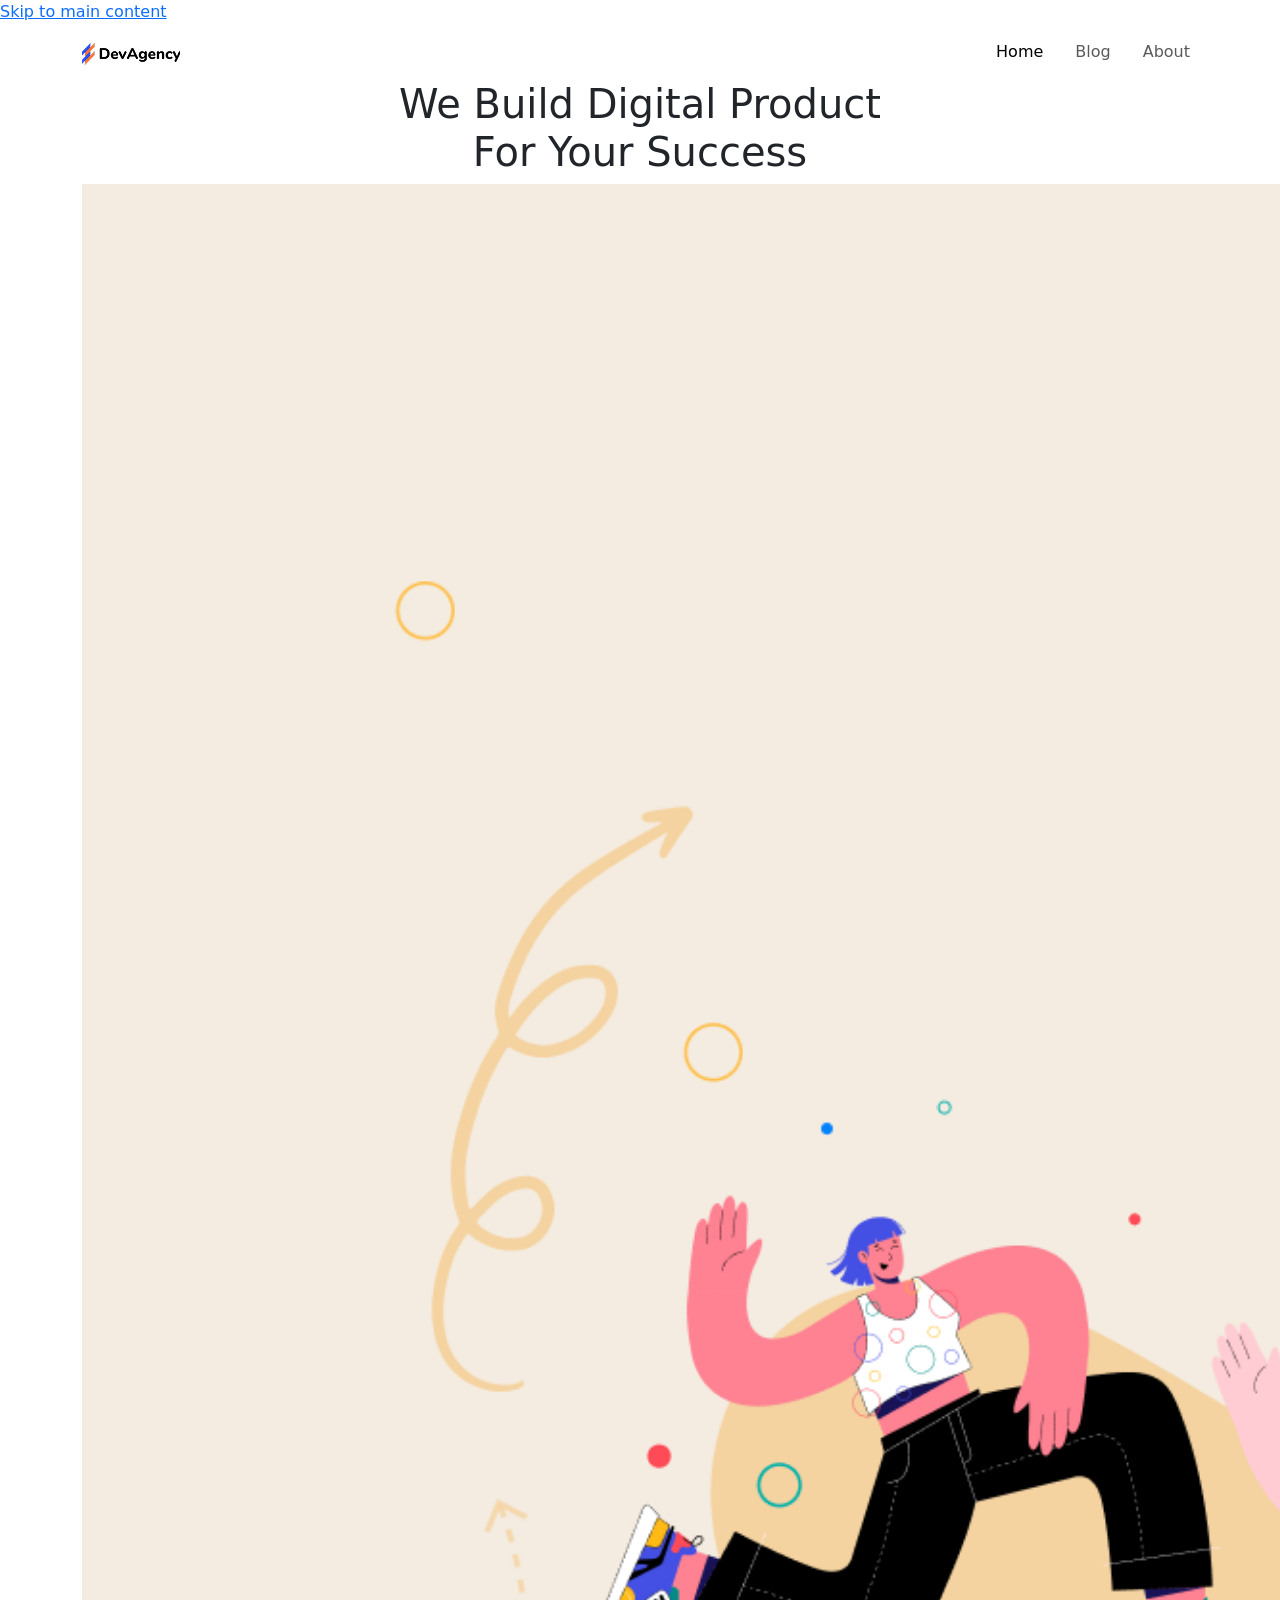
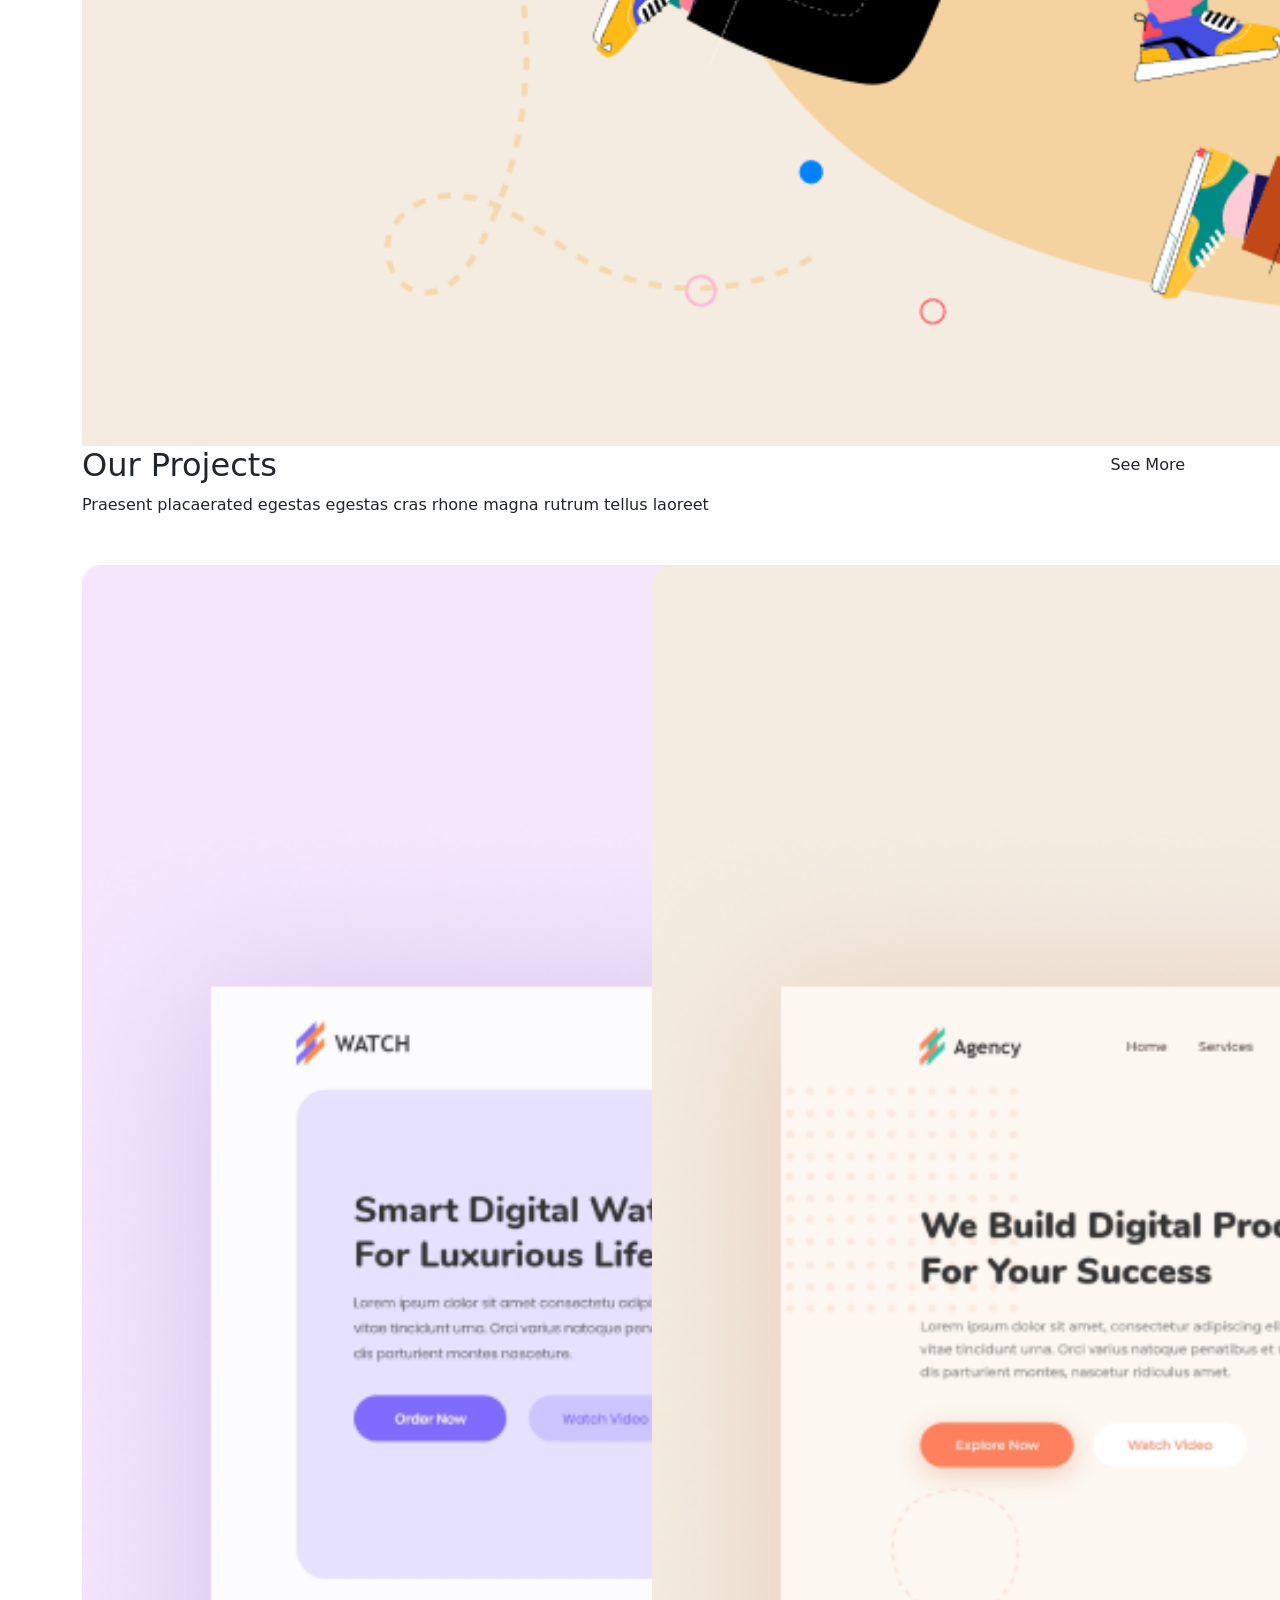
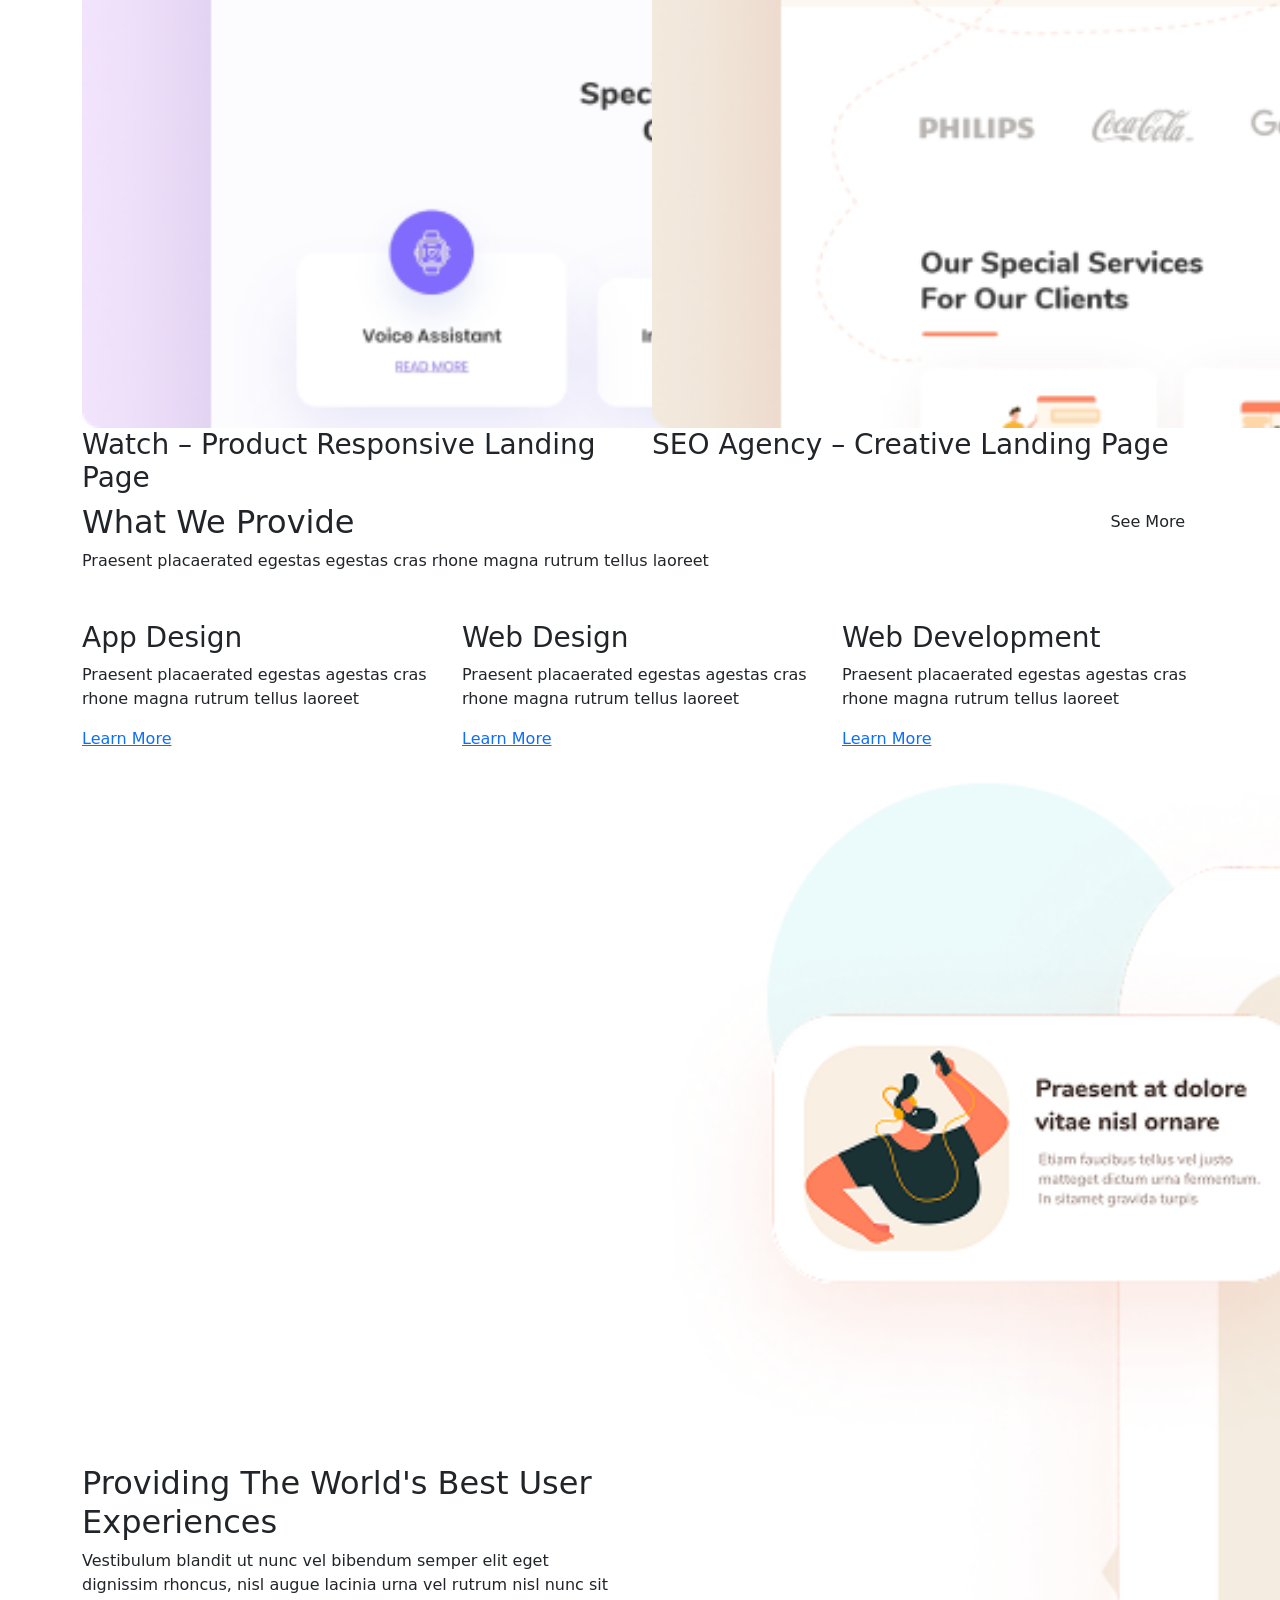
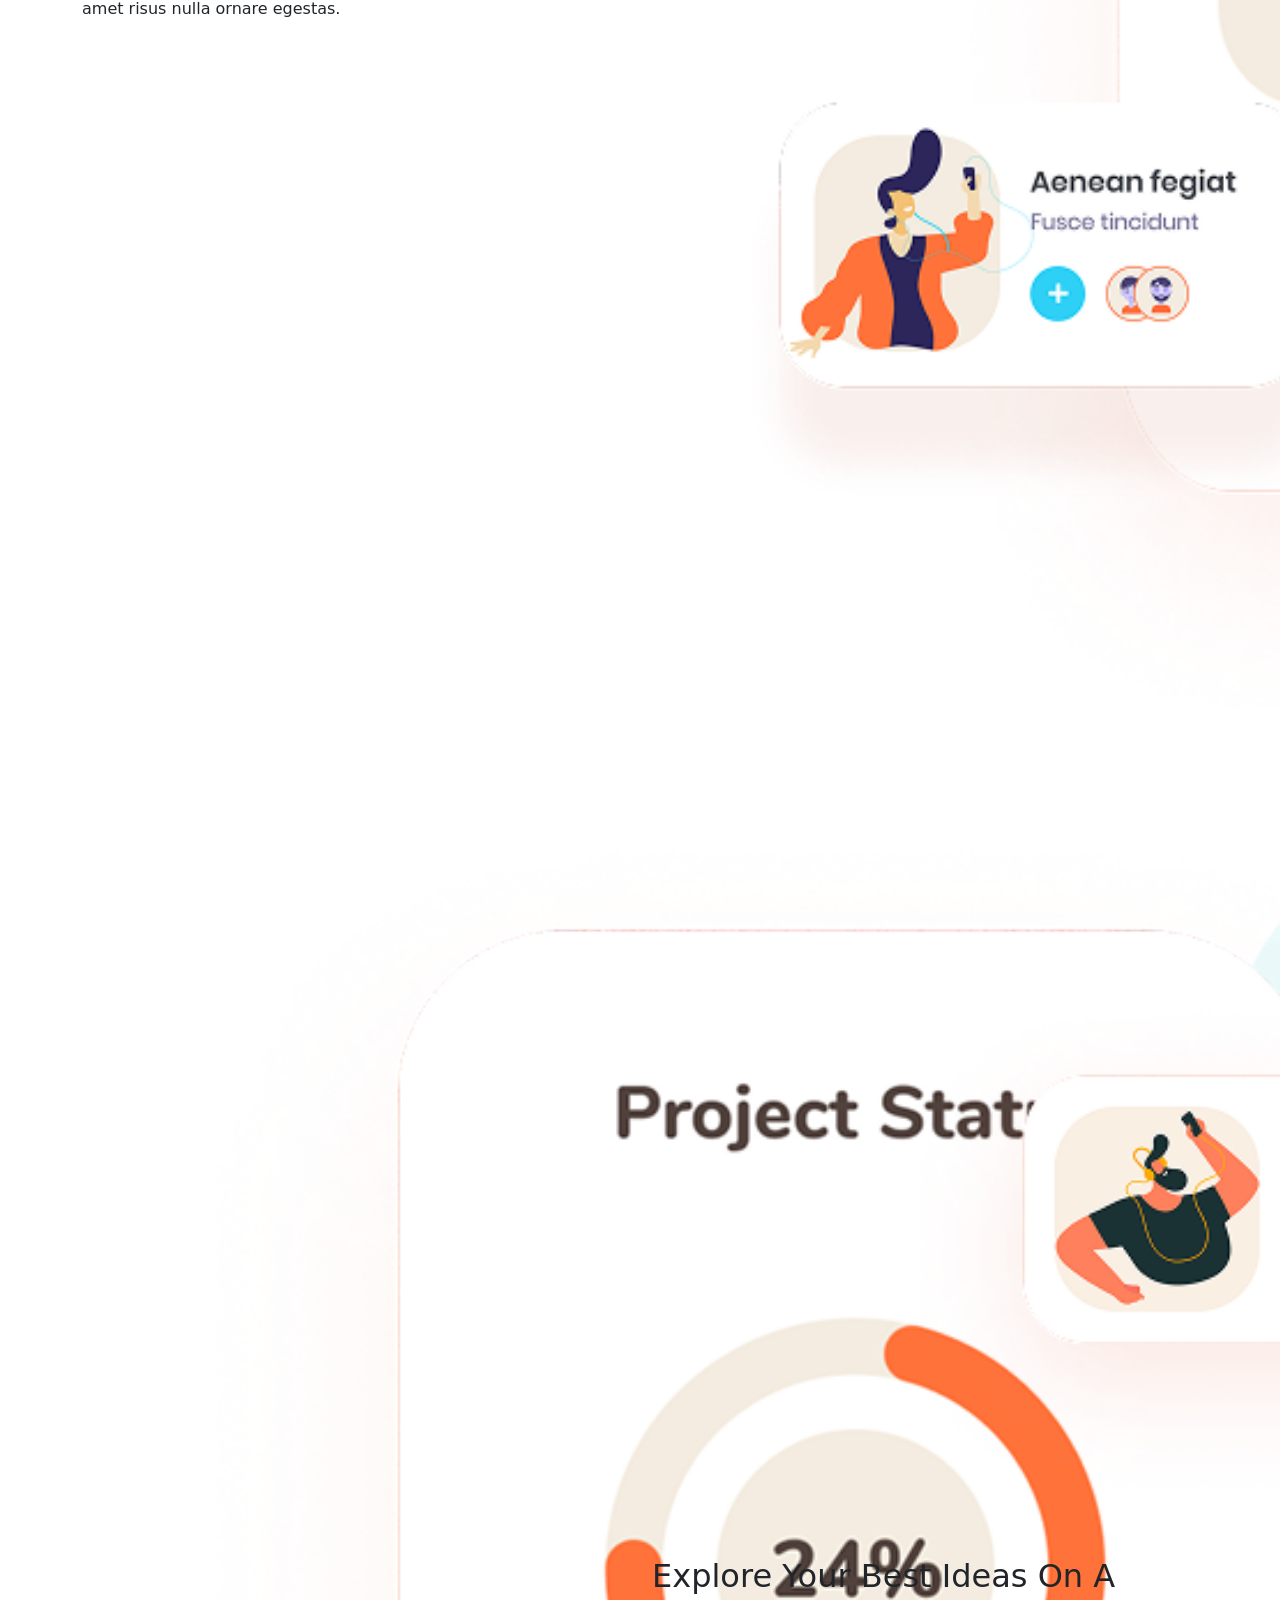
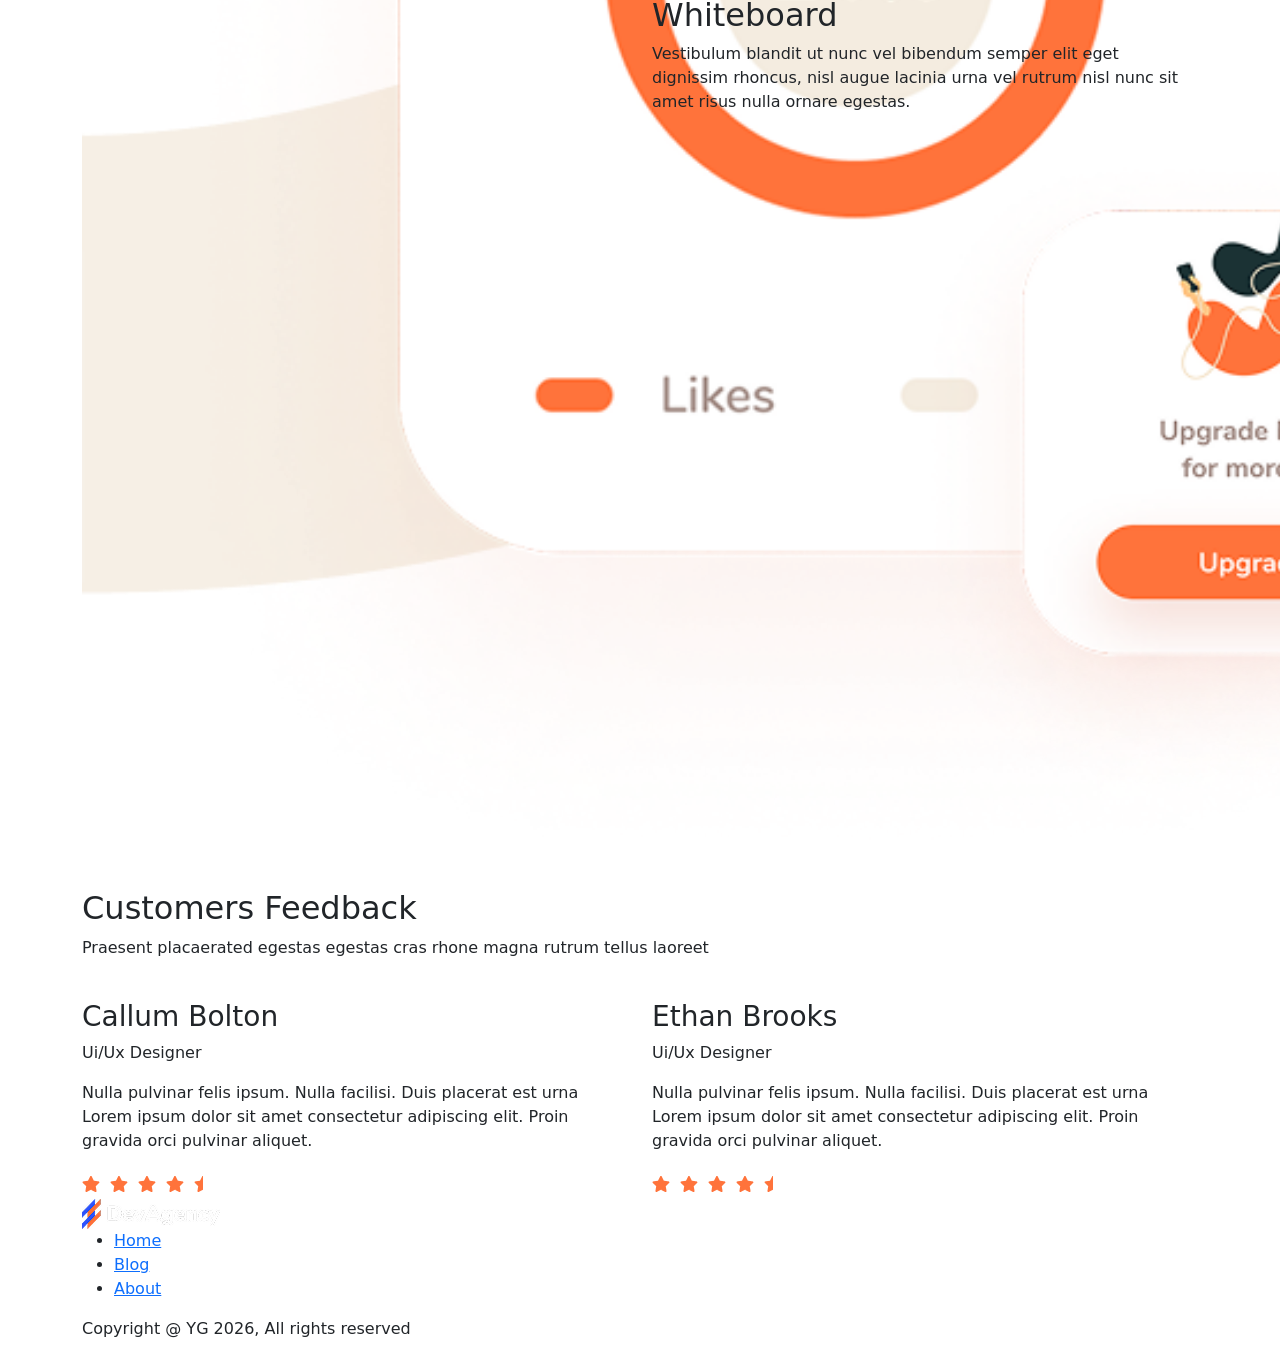
==== commit afc6fb87: "index.html" ====
--- a/index.html
+++ b/index.html
@@ -3,38 +3,30 @@
 <head>
   <meta charset="UTF-8" />
   <meta name="viewport" content="width=device-width, initial-scale=1.0" />
-  <title>DevAgency – Home</title>
-
-  <!-- Bootstrap 5 -->
+  <title>DevAgency–Home</title>
   <link href="https://cdn.jsdelivr.net/npm/bootstrap@5.3.3/dist/css/bootstrap.min.css" rel="stylesheet" />
-  <!-- Google Fonts: Title-Nunito + Main text-Mulish -->
   <link href="https://fonts.googleapis.com/css2?family=Nunito:wght@400;600;700;800&family=Mulish:wght@400;600;700&display=swap" rel="stylesheet" />
-  <!-- Custom CSS -->
   <link rel="stylesheet" href="css/style.css" />
 </head>
 <body>
 
-  <!-- Skip link for accessibility -->
   <a class="skip-link" href="#main-content">Skip to main content</a>
 
-  <!-- ===== Navbar ===== -->
+  <!-- Navbar -->
   <nav class="navbar navbar-expand-lg" aria-label="Main navigation">
     <div class="container">
-
       <a class="navbar-brand" href="index.html">
         <picture>
-          <source media="(min-width: 768px)" srcset="images/logo-tablet-header.png" />
+          <source media="(min-width: 1440px)" srcset="images/logo-tablet-header.png" />
           <img src="images/logo-mobile-header.png" alt="DevAgency logo" />
         </picture>
       </a>
-
       <button class="navbar-toggler" type="button"
         data-bs-toggle="collapse" data-bs-target="#navbarNav"
         aria-controls="navbarNav" aria-expanded="false"
         aria-label="Toggle navigation">
         <span class="navbar-toggler-icon"></span>
       </button>
-
       <div class="collapse navbar-collapse justify-content-end" id="navbarNav">
         <ul class="navbar-nav gap-3">
           <li class="nav-item">
@@ -48,240 +40,204 @@
           </li>
         </ul>
       </div>
-
     </div>
   </nav>
 
   <main id="main-content" itemscope itemtype="https://schema.org/WebPage">
 
-    <!-- ===== Hero Section ===== -->
+    <!-- Hero Section -->
     <section class="hero-section" aria-label="Hero banner">
       <div class="container text-center">
-
         <h1>We Build Digital Product<br />For Your Success</h1>
-
         <picture>
-          <source
-            media="(min-width: 768px)"
+          <source media="(min-width: 1440px)"
             srcset="images/home-header-img-tablet.png"
             sizes="600px" />
           <img
             src="images/home-header-img-mobile.png"
             srcset="images/home-header-img-mobile.png 400w, images/home-header-img-tablet.png 600w"
-            sizes="(max-width: 767px) 90vw, 600px"
+            sizes="(max-width: 1439px) 90vw, 600px"
             alt="Team of designers and developers working together" />
         </picture>
-
-      </div>
-    </section>
-
-        <!-- Our Projects -->
-        <section class="our-projects" aria-label="Our Projects">
-            <div class="container">
-      
-              <div class="d-flex justify-content-between align-items-start">
-                <div>
-                  <h2>Our Projects</h2>
-                  <p>Praesent placaerated egestas egestas cras rhone magna rutrum tellus laoreet</p>
-                </div>
-                <a href="#" class="btn btn-see-more">See More</a>
-              </div>
-      
-              <div class="row g-4 mt-2">
-      
-                <div class="col-12 col-md-6">
-                  <div class="project-card">
-                    <picture>
-                      <source media="(min-width: 768px)" srcset="images/home-ourpro-tablet-1.png" sizes="500px" />
-                      <img
-                        src="images/home-ourpro-mobile-1.png"
-                        srcset="images/home-ourpro-mobile-1.png 400w, images/home-ourpro-tablet-1.png 500w"
-                        sizes="(max-width: 767px) 90vw, 500px"
-                        alt="Watch - Product Responsive Landing Page project preview" />
-                    </picture>
-                    <h3>Watch – Product Responsive Landing Page</h3>
-                  </div>
-                </div>
-      
-                <div class="col-12 col-md-6">
-                  <div class="project-card">
-                    <picture>
-                      <source media="(min-width: 768px)" srcset="images/home-ourpro-tablet-2.png" sizes="500px" />
-                      <img
-                        src="images/home-ourpro-mobile-2.png"
-                        srcset="images/home-ourpro-mobile-2.png 400w, images/home-ourpro-tablet-2.png 500w"
-                        sizes="(max-width: 767px) 90vw, 500px"
-                        alt="SEO Agency - Creative Landing Page project preview" />
-                    </picture>
-                    <h3>SEO Agency – Creative Landing Page</h3>
-                  </div>
-                </div>
-      
-              </div>
-            </div>
-          </section>
-
-    <!-- What Ww Provide -->
+      </div>
+    </section>
+
+    <!-- Our Projects -->
+    <section class="our-projects" aria-label="Our Projects">
+      <div class="container">
+        <div class="d-flex justify-content-between align-items-start">
+          <div>
+            <h2>Our Projects</h2>
+            <p>Praesent placaerated egestas egestas cras rhone magna rutrum tellus laoreet</p>
+          </div>
+          <a href="#" class="btn btn-see-more">See More</a>
+        </div>
+        <div class="row g-4 mt-2">
+          <div class="col-12 col-md-6">
+            <div class="project-card">
+              <picture>
+                <source media="(min-width: 1440px)" srcset="images/home-ourpro-tablet-1.png" sizes="500px" />
+                <img
+                  src="images/home-ourpro-mobile-1.png"
+                  srcset="images/home-ourpro-mobile-1.png 400w, images/home-ourpro-tablet-1.png 500w"
+                  sizes="(max-width: 1439px) 90vw, 500px"
+                  alt="Watch - Product Responsive Landing Page project preview" />
+              </picture>
+              <h3>Watch – Product Responsive Landing Page</h3>
+            </div>
+          </div>
+          <div class="col-12 col-md-6">
+            <div class="project-card">
+              <picture>
+                <source media="(min-width: 1440px)" srcset="images/home-ourpro-tablet-2.png" sizes="500px" />
+                <img
+                  src="images/home-ourpro-mobile-2.png"
+                  srcset="images/home-ourpro-mobile-2.png 400w, images/home-ourpro-tablet-2.png 500w"
+                  sizes="(max-width: 1439px) 90vw, 500px"
+                  alt="SEO Agency - Creative Landing Page project preview" />
+              </picture>
+              <h3>SEO Agency – Creative Landing Page</h3>
+            </div>
+          </div>
+        </div>
+      </div>
+    </section>
+
+    <!-- What We Provide -->
     <section class="what-we-provide" aria-label="What We Provide">
-        <div class="container">
-  
-          <div class="d-flex justify-content-between align-items-start">
-            <div>
-              <h2>What We Provide</h2>
-              <p>Praesent placaerated egestas egestas cras rhone magna rutrum tellus laoreet</p>
-            </div>
-            <a href="#" class="btn btn-see-more">See More</a>
-          </div>
-  
-          <div class="row g-4 mt-2">
-  
-            <div class="col-12 col-md-4">
-              <div class="provide-card">
-                <h3>App Design</h3>
-                <p>Praesent placaerated egestas agestas cras rhone magna rutrum tellus laoreet</p>
-                <a href="#" class="learn-more">Learn More</a>
-              </div>
-            </div>
-  
-            <div class="col-12 col-md-4">
-              <div class="provide-card">
-                <h3>Web Design</h3>
-                <p>Praesent placaerated egestas agestas cras rhone magna rutrum tellus laoreet</p>
-                <a href="#" class="learn-more">Learn More</a>
-              </div>
-            </div>
-  
-            <div class="col-12 col-md-4">
-              <div class="provide-card">
-                <h3>Web Development</h3>
-                <p>Praesent placaerated egestas agestas cras rhone magna rutrum tellus laoreet</p>
-                <a href="#" class="learn-more">Learn More</a>
-              </div>
-            </div>
-  
-          </div>
-        </div>
-      </section>
-  
+      <div class="container">
+        <div class="d-flex justify-content-between align-items-start">
+          <div>
+            <h2>What We Provide</h2>
+            <p>Praesent placaerated egestas egestas cras rhone magna rutrum tellus laoreet</p>
+          </div>
+          <a href="#" class="btn btn-see-more">See More</a>
+        </div>
+        <div class="row g-4 mt-2">
+          <div class="col-12 col-md-4">
+            <div class="provide-card">
+              <h3>App Design</h3>
+              <p>Praesent placaerated egestas agestas cras rhone magna rutrum tellus laoreet</p>
+              <a href="#" class="learn-more">Learn More</a>
+            </div>
+          </div>
+          <div class="col-12 col-md-4">
+            <div class="provide-card">
+              <h3>Web Design</h3>
+              <p>Praesent placaerated egestas agestas cras rhone magna rutrum tellus laoreet</p>
+              <a href="#" class="learn-more">Learn More</a>
+            </div>
+          </div>
+          <div class="col-12 col-md-4">
+            <div class="provide-card">
+              <h3>Web Development</h3>
+              <p>Praesent placaerated egestas agestas cras rhone magna rutrum tellus laoreet</p>
+              <a href="#" class="learn-more">Learn More</a>
+            </div>
+          </div>
+        </div>
+      </div>
+    </section>
+
     <!-- Experiences + Explore -->
     <section class="experiences-section" aria-label="User Experiences and Explore Ideas">
       <div class="container">
-
-        <!-- Above: left text, right picture -->
         <div class="row align-items-center mb-5">
-            <div class="col-12 col-md-6">
-              <h2>Providing The World's Best User Experiences</h2>
-              <p>Vestibulum blandit ut nunc vel bibendum semper elit eget dignissim rhoncus, nisl augue lacinia urna vel rutrum nisl nunc sit amet risus nulla ornare egestas.</p>
-            </div>
-            <div class="col-12 col-md-6">
-              <picture>
-                <source media="(min-width: 768px)" srcset="images/home-provide-tablet-1.png" sizes="500px" />
-                <img
-                  src="images/home-provide-mobile-1.png"
-                  srcset="images/home-provide-mobile-1.png 400w, images/home-provide-tablet-1.png 500w"
-                  sizes="(max-width: 767px) 90vw, 500px"
-                  alt="User experience profile card illustration" />
-              </picture>
-            </div>
-          </div>
-  
-          <!-- Below: left picture, right text -->
-          <div class="row align-items-center">
-            <div class="col-12 col-md-6">
-              <picture>
-                <source media="(min-width: 768px)" srcset="images/home-provide-tablet-2.png" sizes="500px" />
-                <img
-                  src="images/home-provide-mobile-2.png"
-                  srcset="images/home-provide-mobile-2.png 400w, images/home-provide-tablet-2.png 500w"
-                  sizes="(max-width: 767px) 90vw, 500px"
-                  alt="Project statistics chart illustration" />
-              </picture>
-            </div>
-            <div class="col-12 col-md-6">
-              <h2>Explore Your Best Ideas On A Whiteboard</h2>
-              <p>Vestibulum blandit ut nunc vel bibendum semper elit eget dignissim rhoncus, nisl augue lacinia urna vel rutrum nisl nunc sit amet risus nulla ornare egestas.</p>
-            </div>
-          </div>
-  
-        </div>
-      </section>
-  
+          <div class="col-12 col-md-6">
+            <h2>Providing The World's Best User Experiences</h2>
+            <p>Vestibulum blandit ut nunc vel bibendum semper elit eget dignissim rhoncus, nisl augue lacinia urna vel rutrum nisl nunc sit amet risus nulla ornare egestas.</p>
+          </div>
+          <div class="col-12 col-md-6">
+            <picture>
+              <source media="(min-width: 1440px)" srcset="images/home-provide-tablet-1.png" sizes="500px" />
+              <img
+                src="images/home-provide-mobile-1.png"
+                srcset="images/home-provide-mobile-1.png 400w, images/home-provide-tablet-1.png 500w"
+                sizes="(max-width: 1439px) 90vw, 500px"
+                alt="User experience profile card illustration" />
+            </picture>
+          </div>
+        </div>
+        <div class="row align-items-center">
+          <div class="col-12 col-md-6">
+            <picture>
+              <source media="(min-width: 1440px)" srcset="images/home-provide-tablet-2.png" sizes="500px" />
+              <img
+                src="images/home-provide-mobile-2.png"
+                srcset="images/home-provide-mobile-2.png 400w, images/home-provide-tablet-2.png 500w"
+                sizes="(max-width: 1439px) 90vw, 500px"
+                alt="Project statistics chart illustration" />
+            </picture>
+          </div>
+          <div class="col-12 col-md-6">
+            <h2>Explore Your Best Ideas On A Whiteboard</h2>
+            <p>Vestibulum blandit ut nunc vel bibendum semper elit eget dignissim rhoncus, nisl augue lacinia urna vel rutrum nisl nunc sit amet risus nulla ornare egestas.</p>
+          </div>
+        </div>
+      </div>
+    </section>
+
     <!-- Customers Feedback -->
     <section class="feedback-section" aria-label="Customers Feedback">
       <div class="container">
-
         <h2>Customers Feedback</h2>
         <p>Praesent placaerated egestas egestas cras rhone magna rutrum tellus laoreet</p>
-
         <div class="row g-4 mt-2">
-
           <div class="col-12 col-md-6">
             <div class="feedback-card">
               <h3>Callum Bolton</h3>
               <p class="feedback-role">Ui/Ux Designer</p>
               <p>Nulla pulvinar felis ipsum. Nulla facilisi. Duis placerat est urna Lorem ipsum dolor sit amet consectetur adipiscing elit. Proin gravida orci pulvinar aliquet.</p>
               <picture>
-                <source media="(min-width: 768px)" srcset="images/home-tablet-4.5stars.png" sizes="150px" />
+                <source media="(min-width: 1440px)" srcset="images/home-tablet-4.5stars.png" sizes="150px" />
                 <img
                   src="images/home-mobile-4.5stars.png"
                   srcset="images/home-mobile-4.5stars.png 100w, images/home-tablet-4.5stars.png 150w"
-                  sizes="(max-width: 767px) 100px, 150px"
+                  sizes="(max-width: 1439px) 100px, 150px"
                   alt="4.5 star rating" />
               </picture>
             </div>
           </div>
-
           <div class="col-12 col-md-6">
             <div class="feedback-card">
               <h3>Ethan Brooks</h3>
               <p class="feedback-role">Ui/Ux Designer</p>
               <p>Nulla pulvinar felis ipsum. Nulla facilisi. Duis placerat est urna Lorem ipsum dolor sit amet consectetur adipiscing elit. Proin gravida orci pulvinar aliquet.</p>
               <picture>
-                <source media="(min-width: 768px)" srcset="images/home-tablet-4.5stars.png" sizes="150px" />
+                <source media="(min-width: 1440px)" srcset="images/home-tablet-4.5stars.png" sizes="150px" />
                 <img
                   src="images/home-mobile-4.5stars.png"
                   srcset="images/home-mobile-4.5stars.png 100w, images/home-tablet-4.5stars.png 150w"
-                  sizes="(max-width: 767px) 100px, 150px"
+                  sizes="(max-width: 1439px) 100px, 150px"
                   alt="4.5 star rating" />
               </picture>
             </div>
           </div>
-
-        </div>
-      </div>
-    </section>
-
-    <!-- Footer -->
-    <footer class="site-footer" aria-label="Site footer">
-            <div class="container">
-      
-              <a href="index.html">
-                <picture>
-                  <source media="(min-width: 768px)" srcset="images/logo-tablet-footer.png" />
-                  <img src="images/logo-mobile-footer.png" alt="DevAgency logo" />
-                </picture>
-              </a>
-      
-              <ul class="footer-nav">
-                <li><a href="index.html">Home</a></li>
-                <li><a href="blog.html">Blog</a></li>
-                <li><a href="about.html">About</a></li>
-              </ul>
-      
-              <!-- tablet copyright -->
-              <p class="copyright d-none d-md-block">Copyright @ YG 2026, All rights reserved</p>
-              <!-- mobile copyright -->
-              <p class="copyright d-md-none">Copyright @ YG 2026</p>
-      
-            </div>
-          </footer>
-      
-        </main>
-      
-        <!-- Bootstrap JS -->
-        <script src="https://cdn.jsdelivr.net/npm/bootstrap@5.3.3/dist/js/bootstrap.bundle.min.js"></script>
-      </body>
-    </html>
-      
-     
-  +        </div>
+      </div>
+    </section>
+
+  </main>
+
+  <!-- Footer -->
+  <footer class="site-footer" aria-label="Site footer">
+    <div class="container">
+      <a href="index.html">
+        <picture>
+          <source media="(min-width: 1440px)" srcset="images/logo-tablet-footer.png" />
+          <img src="images/logo-mobile-footer.png" alt="DevAgency logo" />
+        </picture>
+      </a>
+      <ul class="footer-nav">
+        <li><a href="index.html">Home</a></li>
+        <li><a href="blog.html">Blog</a></li>
+        <li><a href="about.html">About</a></li>
+      </ul>
+      <p class="copyright d-none d-md-block">Copyright @ YG 2026, All rights reserved</p>
+      <p class="copyright d-md-none">Copyright @ YG 2026</p>
+    </div>
+  </footer>
+
+  <script src="https://cdn.jsdelivr.net/npm/bootstrap@5.3.3/dist/js/bootstrap.bundle.min.js"></script>
+</body>
+</html>
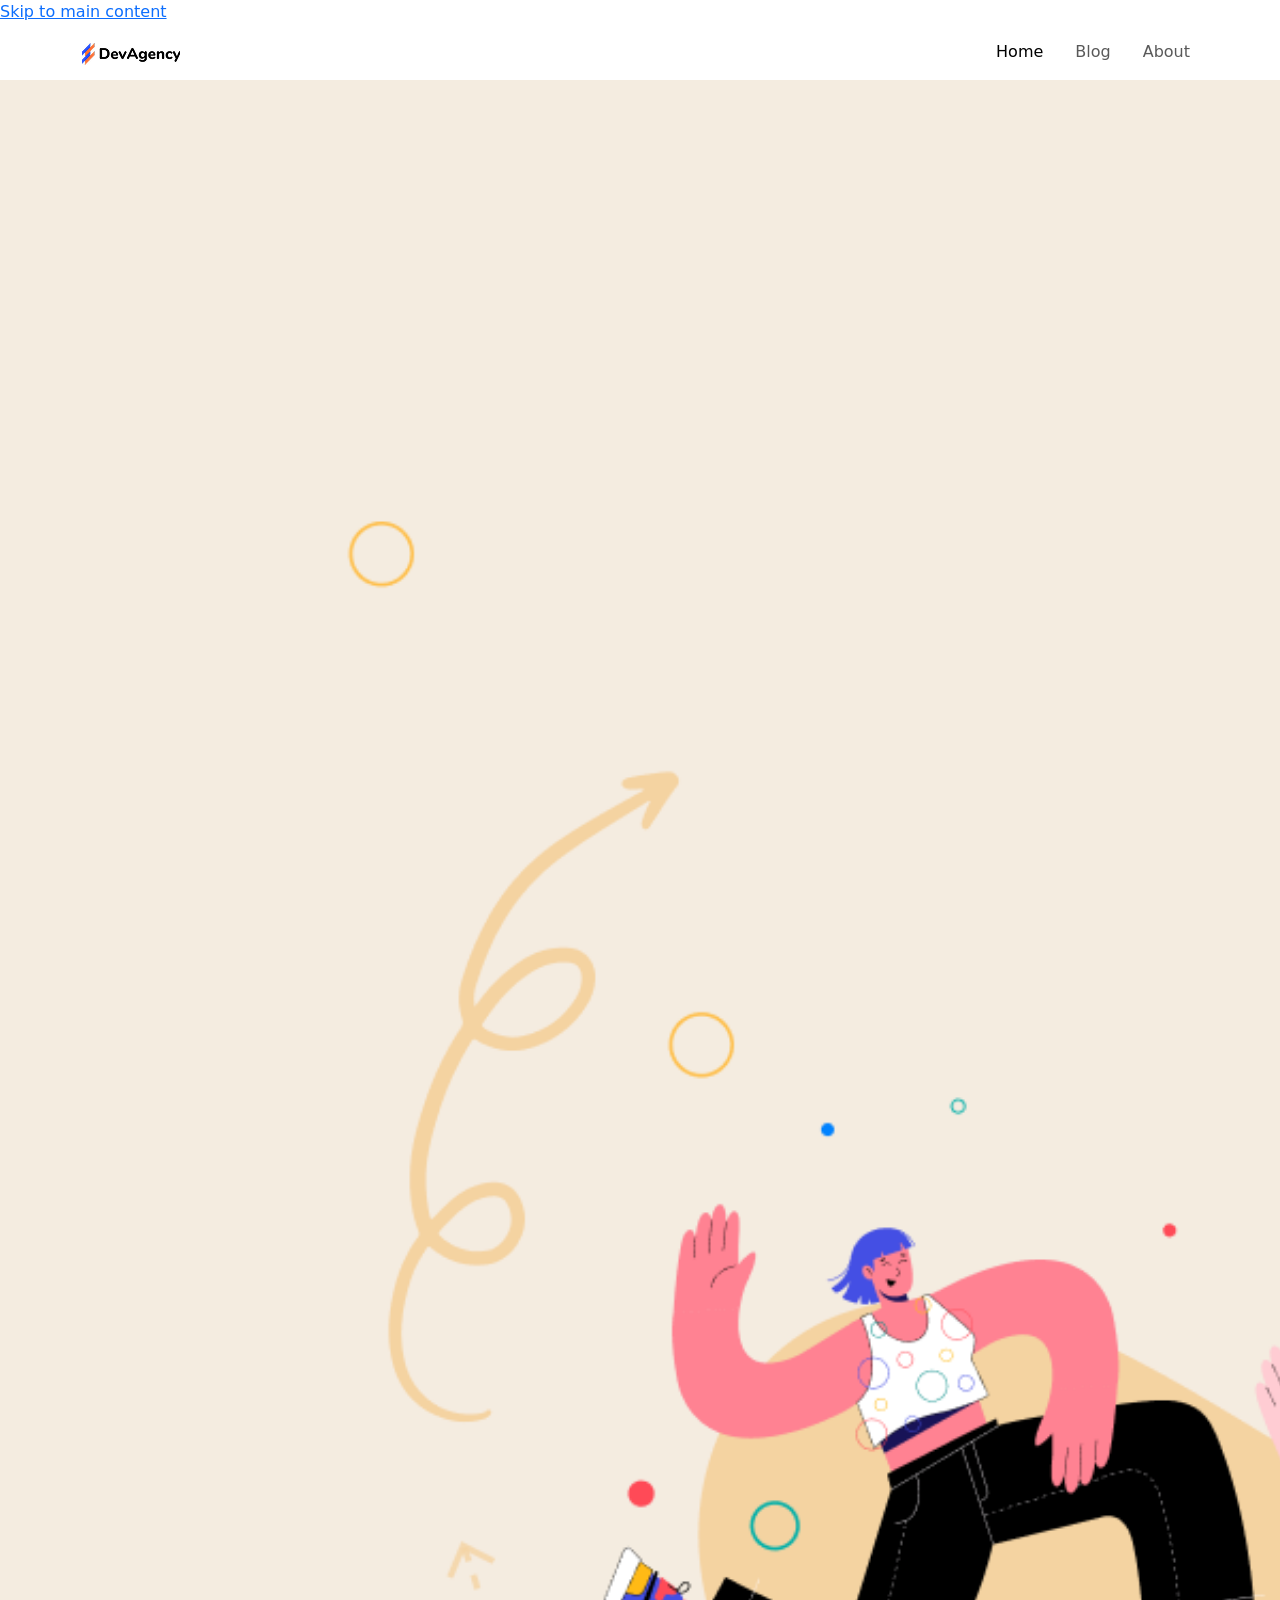
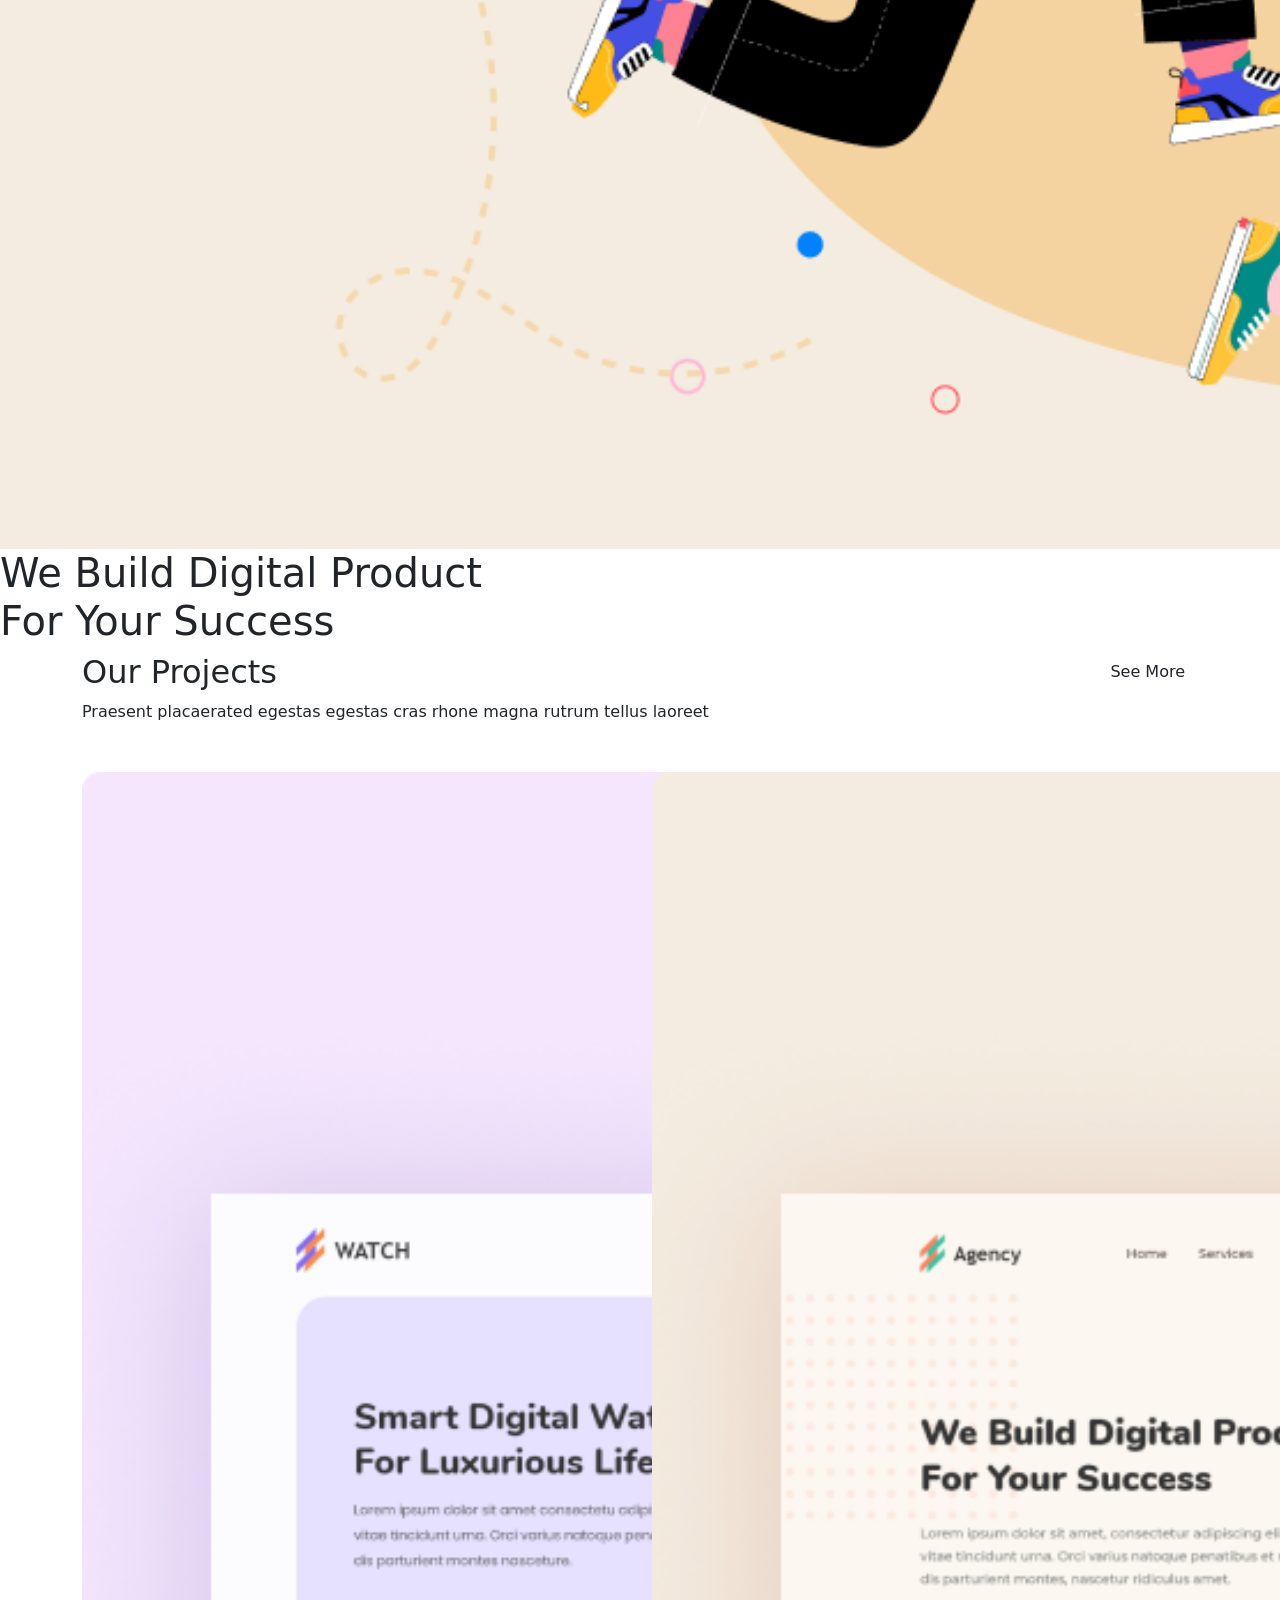
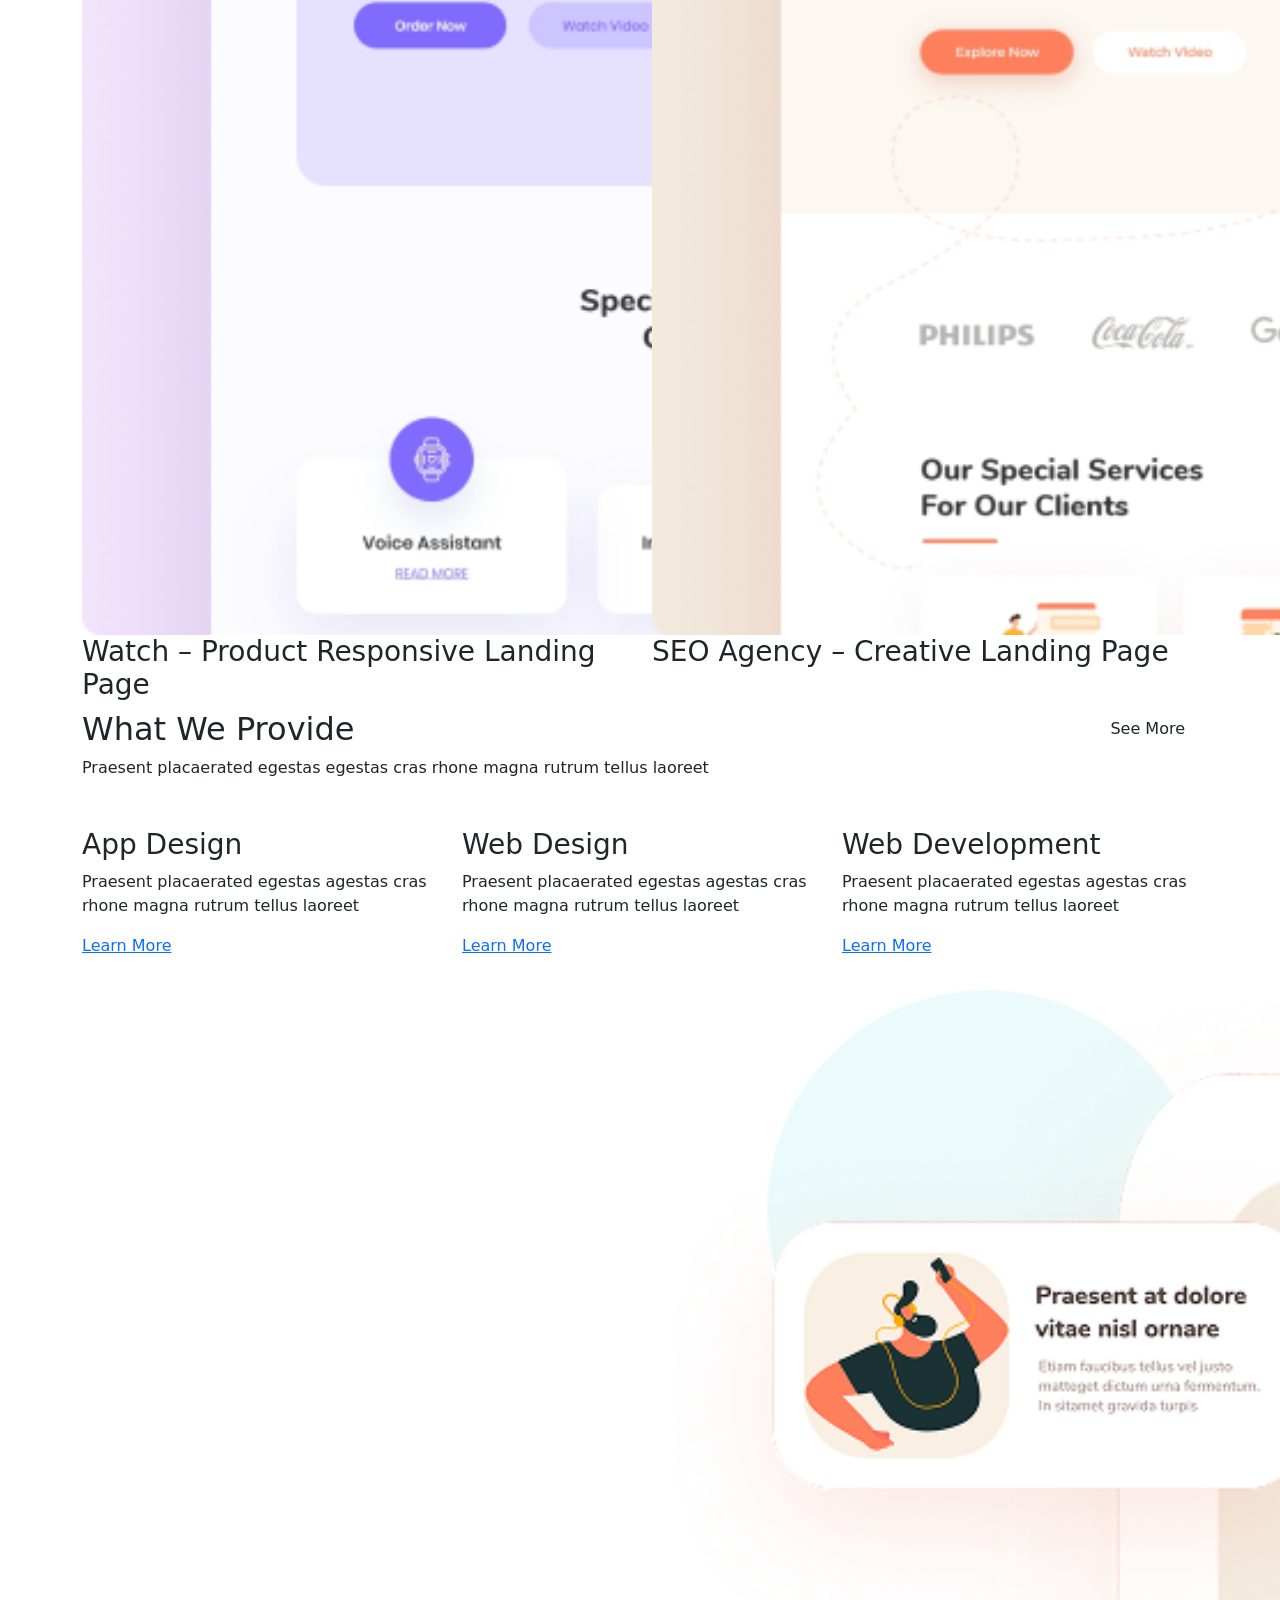
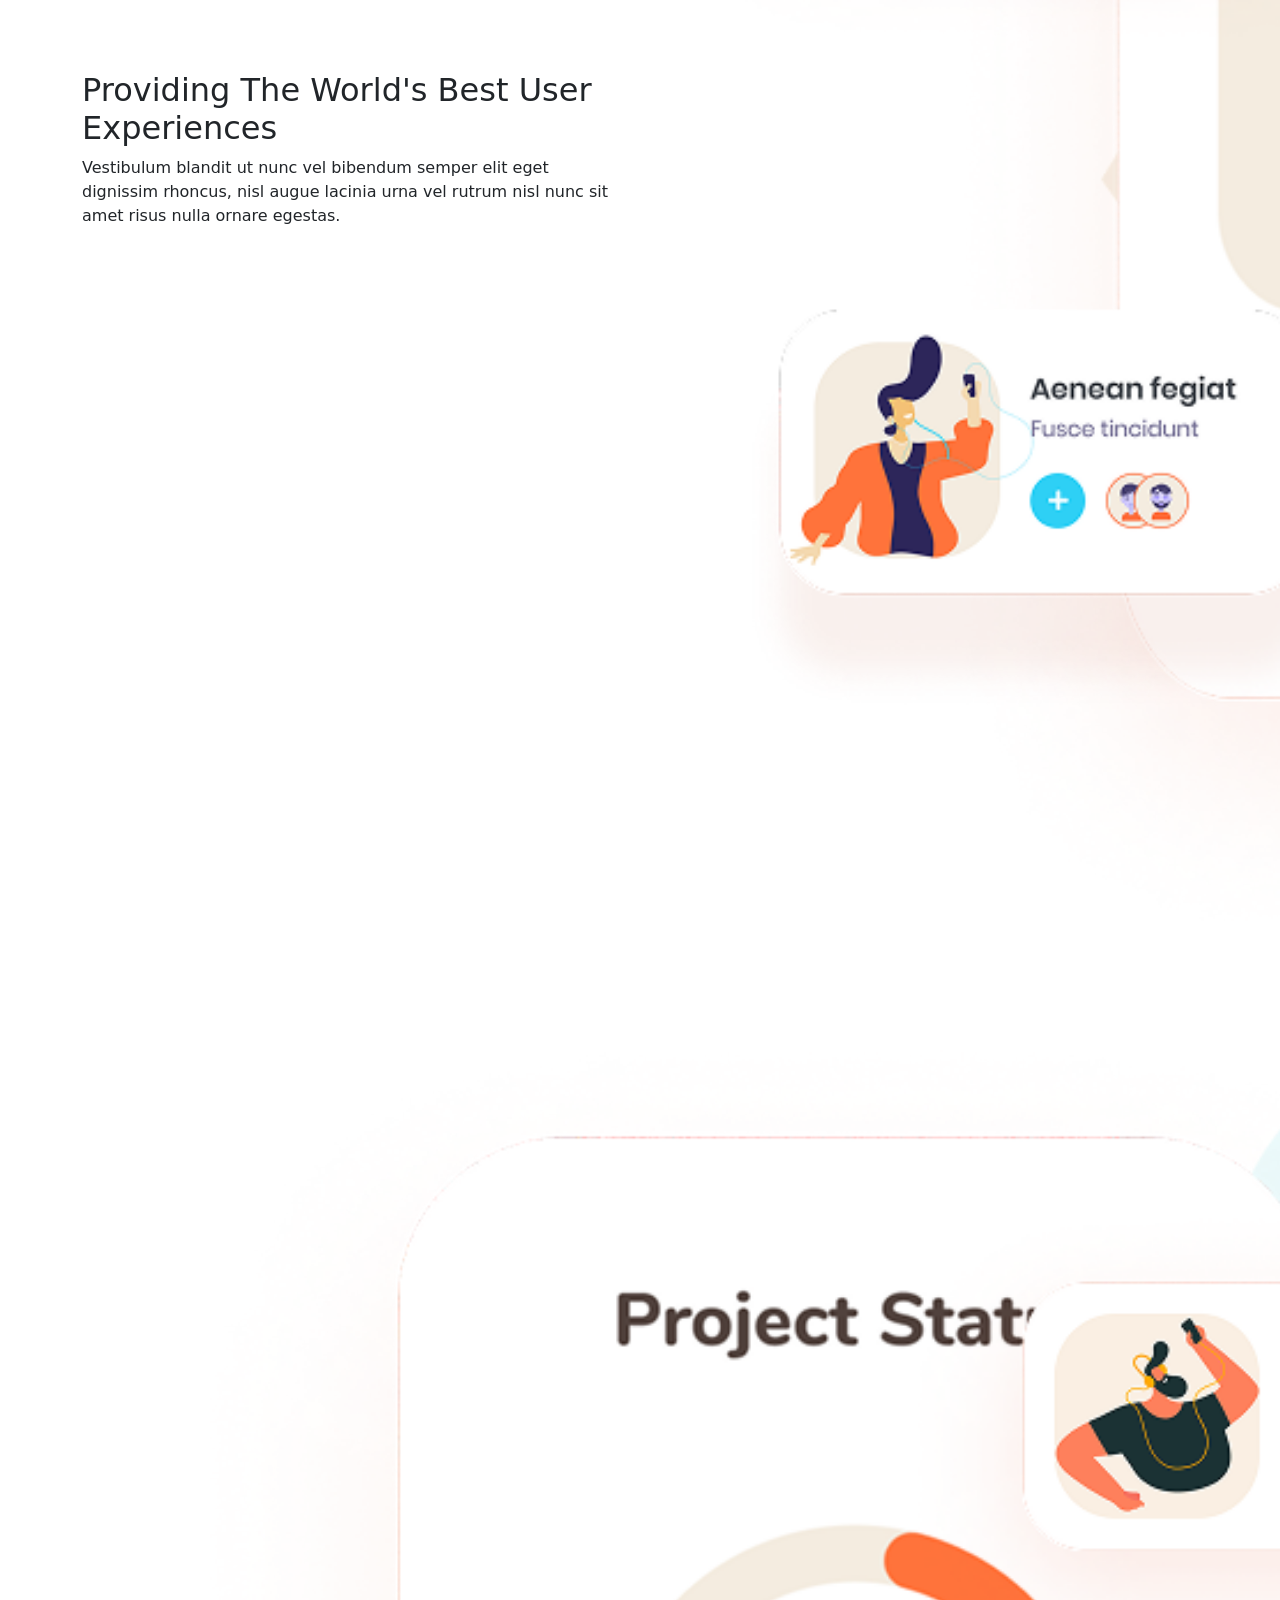
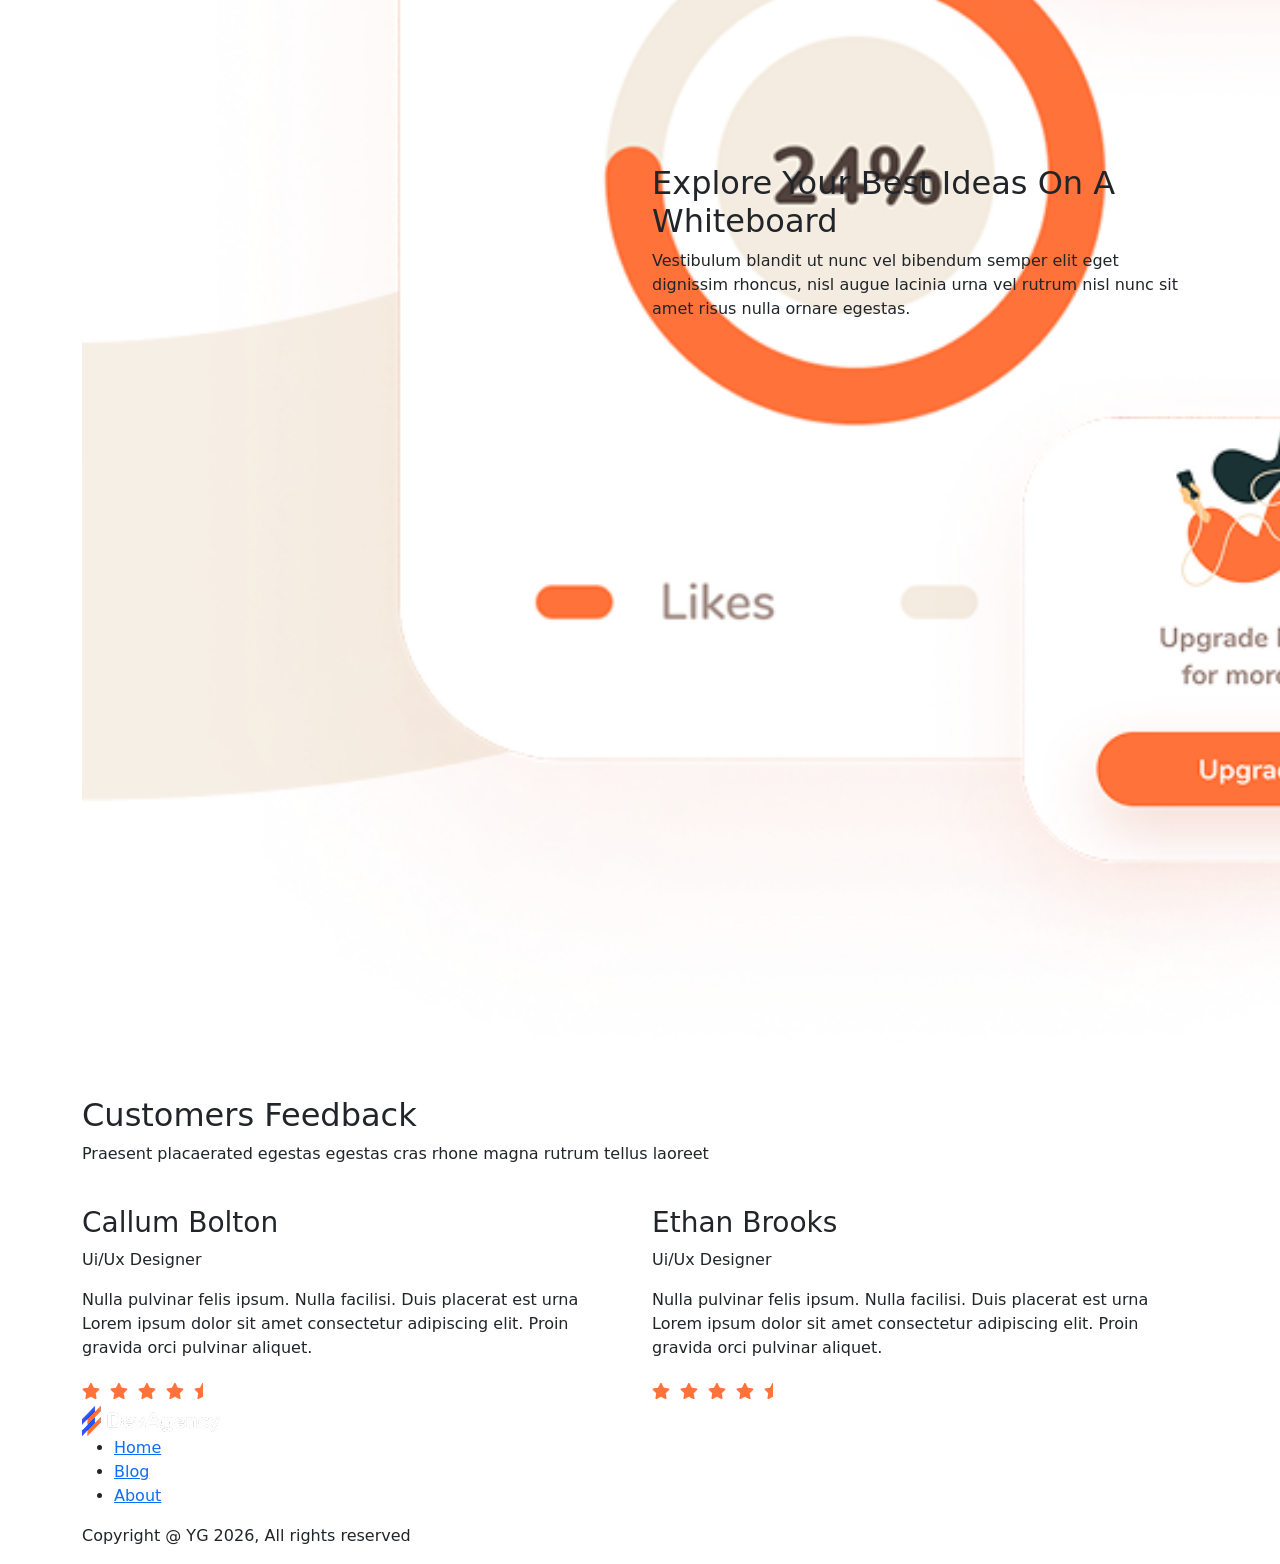
==== commit 1817579b: "index.html" ====
--- a/index.html
+++ b/index.html
@@ -45,22 +45,25 @@
 
   <main id="main-content" itemscope itemtype="https://schema.org/WebPage">
 
-    <!-- Hero Section -->
+    <!-- Hero -->
     <section class="hero-section" aria-label="Hero banner">
-      <div class="container text-center">
-        <h1>We Build Digital Product<br />For Your Success</h1>
+      <div class="hero-wrapper">
         <picture>
           <source media="(min-width: 1440px)"
             srcset="images/home-header-img-tablet.png"
-            sizes="600px" />
+            sizes="100vw" />
           <img
             src="images/home-header-img-mobile.png"
             srcset="images/home-header-img-mobile.png 400w, images/home-header-img-tablet.png 600w"
-            sizes="(max-width: 1439px) 90vw, 600px"
+            sizes="100vw"
             alt="Team of designers and developers working together" />
         </picture>
-      </div>
-    </section>
+        <div class="hero-title">
+          <h1>We Build Digital Product<br />For Your Success</h1>
+        </div>
+      </div>
+    </section>
+
 
     <!-- Our Projects -->
     <section class="our-projects" aria-label="Our Projects">
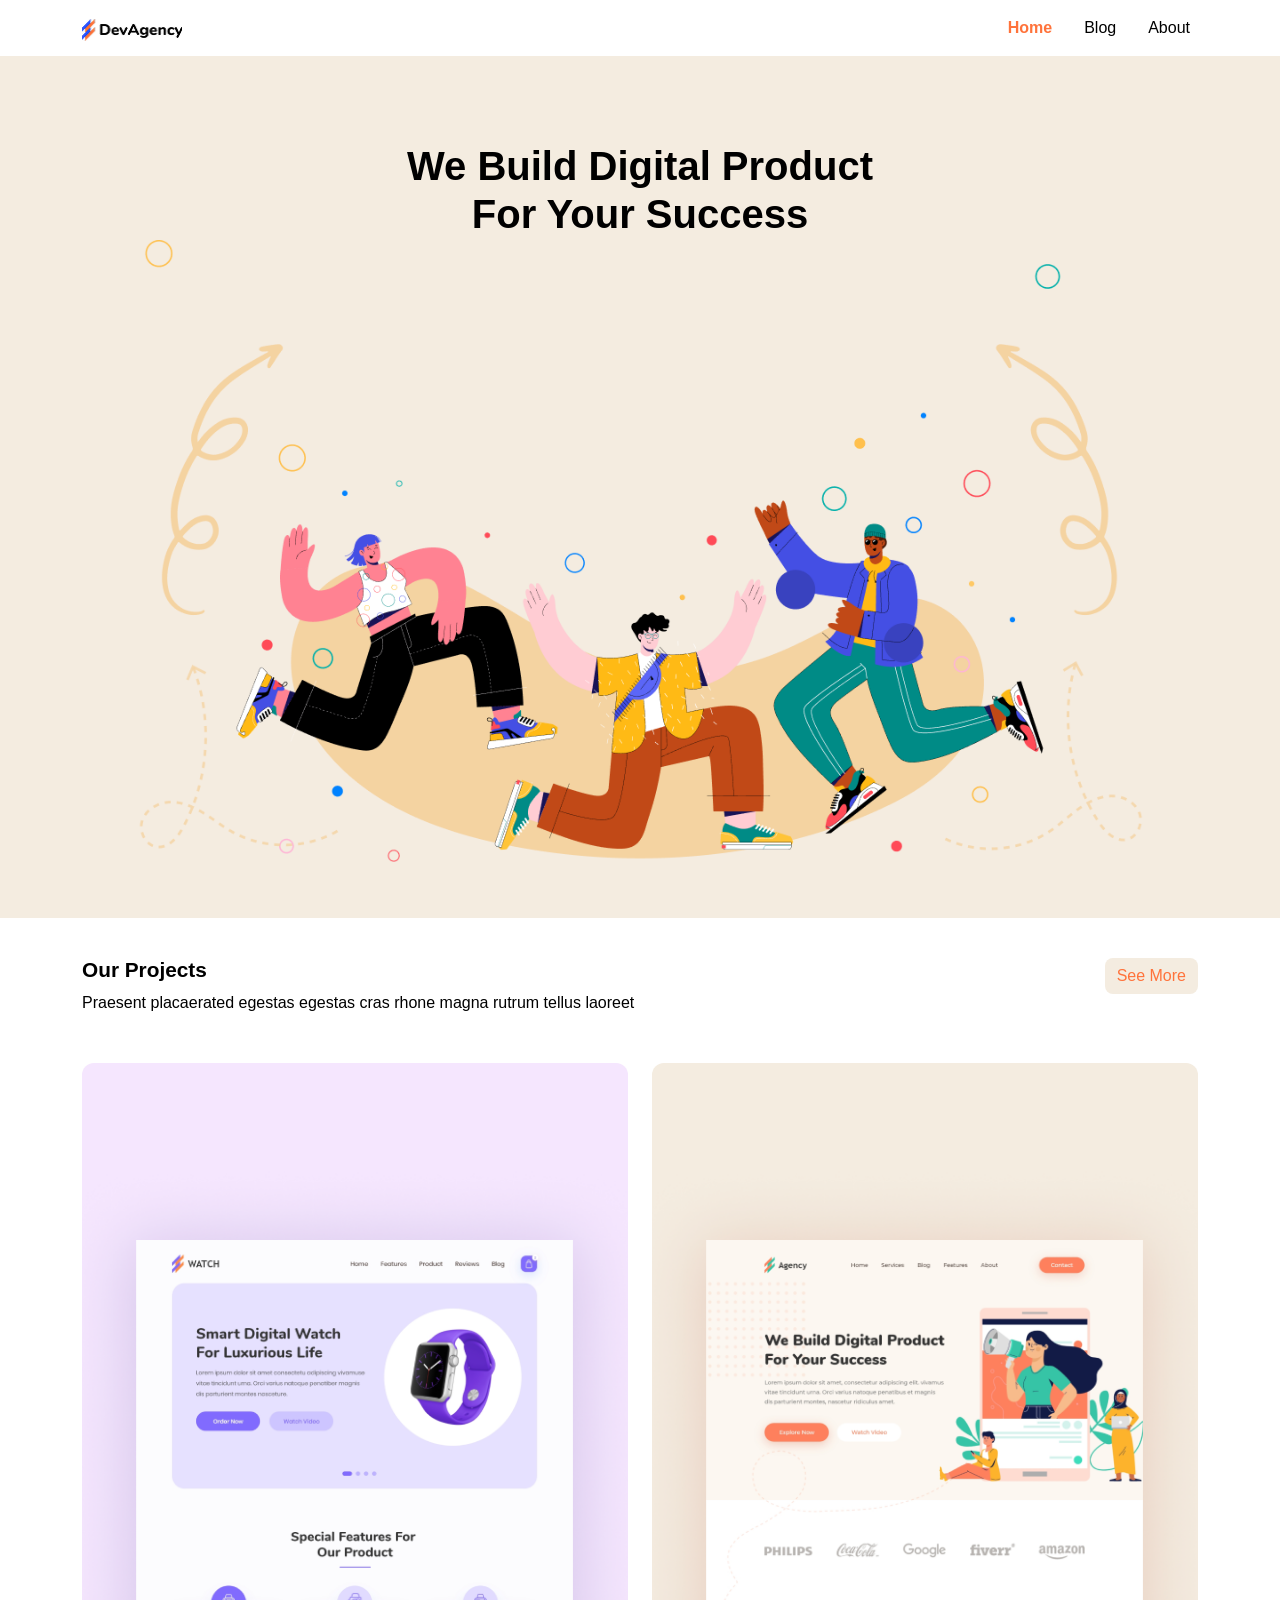
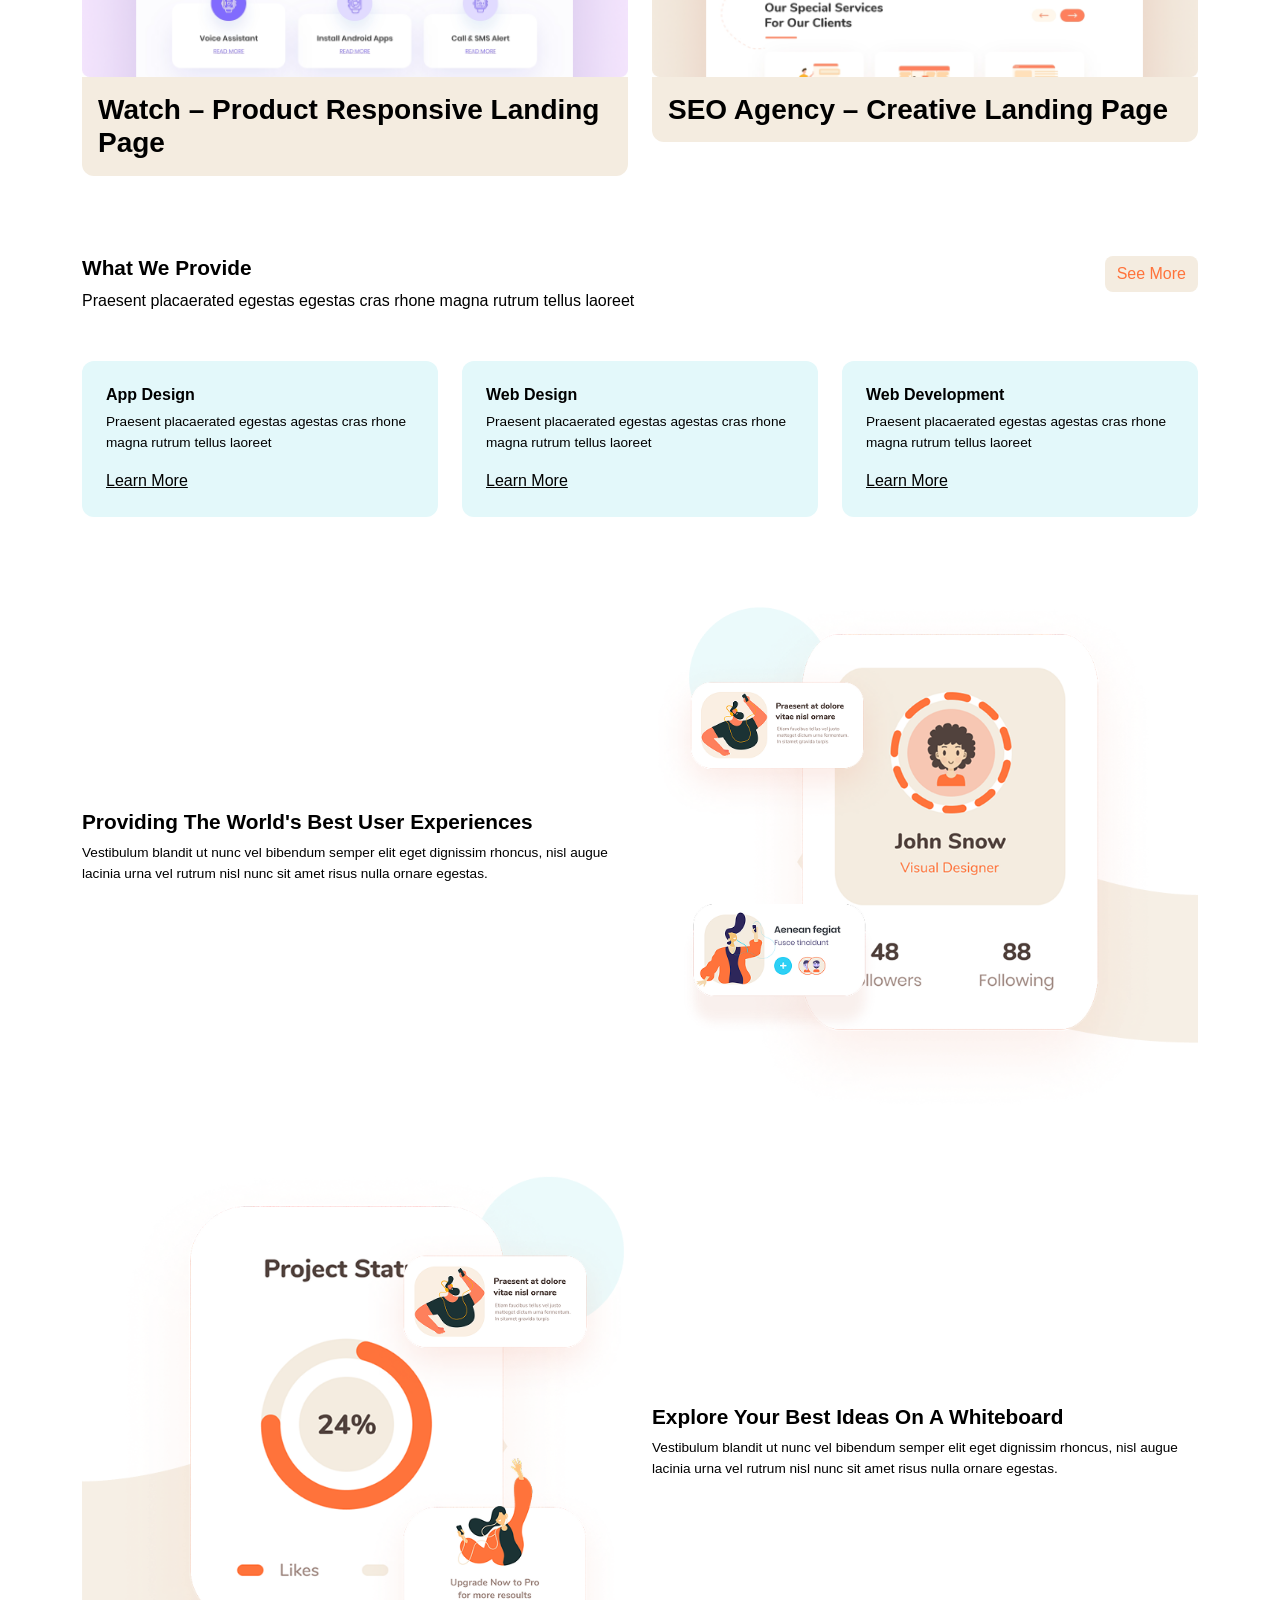
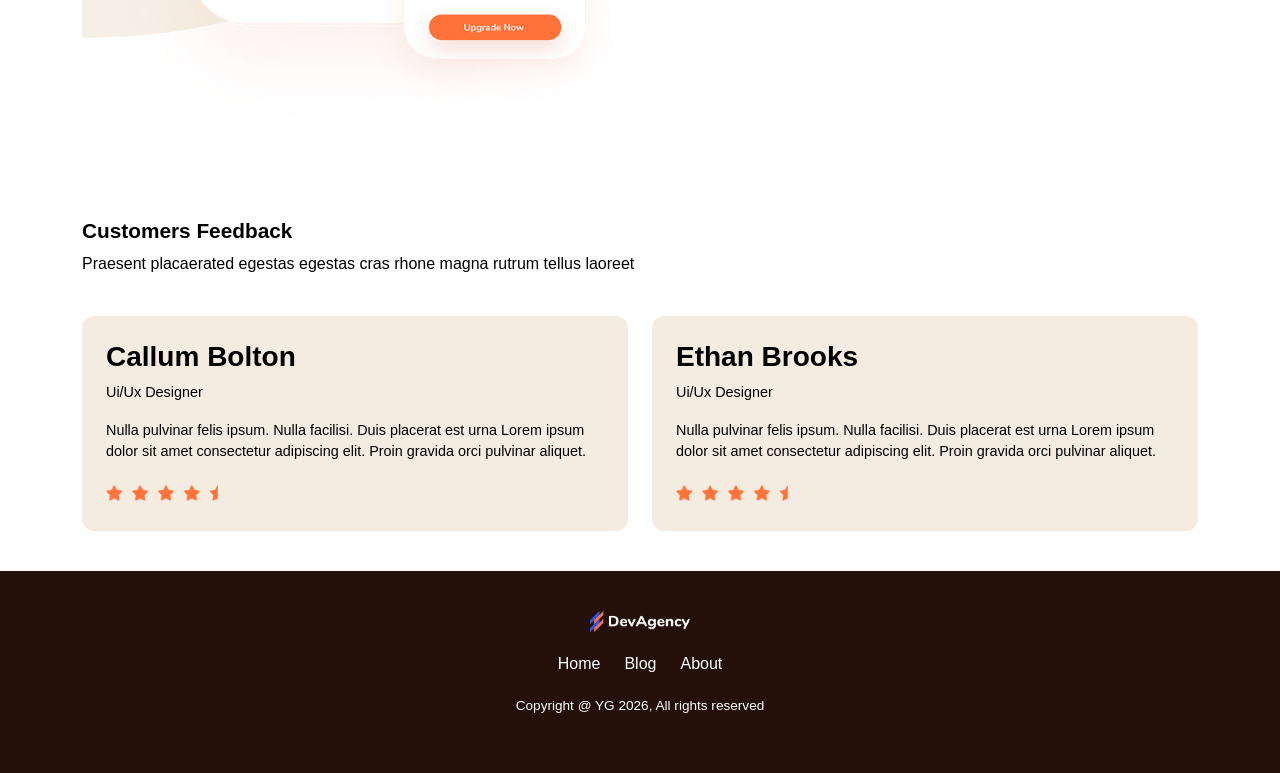
==== commit cf3475a3: "index.html" ====
--- a/index.html
+++ b/index.html
@@ -6,7 +6,7 @@
   <title>DevAgency–Home</title>
   <link href="https://cdn.jsdelivr.net/npm/bootstrap@5.3.3/dist/css/bootstrap.min.css" rel="stylesheet" />
   <link href="https://fonts.googleapis.com/css2?family=Nunito:wght@400;600;700;800&family=Mulish:wght@400;600;700&display=swap" rel="stylesheet" />
-  <link rel="stylesheet" href="css/style.css" />
+  <link rel="stylesheet" href="style.css" />
 </head>
 <body>
 
@@ -64,7 +64,6 @@
       </div>
     </section>
 
-
     <!-- Our Projects -->
     <section class="our-projects" aria-label="Our Projects">
       <div class="container">
--- a/style.css
+++ b/style.css
@@ -0,0 +1,640 @@
+/* ===== CSS Variables ===== */
+:root {
+  --color-bg: #ffffff;
+  --color-primary: #ff733b;
+  --color-text: #000000;
+  --color-footer-bg: #241008;
+  --color-btn-see-more-bg: #f4ece0;
+  --color-card-blue: #e3f8fa;
+  --color-card-beige: #f4ece0;
+  --color-card-purple: #f5e6fe;
+  --font-heading: 'Nunito', sans-serif;
+  --font-body: 'Mulish', sans-serif;
+}
+
+/* ===== Base ===== */
+body {
+  background-color: var(--color-bg);
+  color: var(--color-text);
+  font-family: var(--font-body);
+}
+
+h1, h2, h3 {
+  font-family: var(--font-heading);
+  font-weight: 800;
+}
+
+html, body {
+  max-width: 100%;
+  overflow-x: hidden;
+}
+
+/* ===== Skip Link ===== */
+.skip-link {
+  position: absolute;
+  top: -100px;
+  left: 0;
+  background: var(--color-primary);
+  color: white;
+  padding: 8px;
+  z-index: 9999;
+}
+
+.skip-link:focus {
+  top: 0;
+}
+
+/* ===== Navbar ===== */
+.nav-link {
+  font-family: var(--font-body);
+  color: var(--color-text);
+}
+
+/* !important overrides Bootstrap default */
+.nav-link.active {
+  color: var(--color-primary) !important;
+  font-weight: 700;
+}
+
+.nav-link:hover {
+  color: var(--color-primary);
+}
+
+/* ===== Footer ===== */
+.site-footer {
+  background-color: var(--color-footer-bg);
+  padding: 40px 0;
+  text-align: center;
+}
+
+.site-footer img {
+  width: 120px;
+  margin-bottom: 20px;
+}
+
+/* Remove default list styles, align links horizontally */
+.footer-nav {
+  list-style: none;
+  padding: 0;
+  display: flex;
+  justify-content: center;
+  gap: 24px;
+  margin-bottom: 20px;
+}
+
+.footer-nav a {
+  color: white;
+  text-decoration: none;
+  font-family: var(--font-body);
+}
+
+.footer-nav a:hover {
+  color: var(--color-primary);
+}
+
+.copyright {
+  color: white;
+  font-family: var(--font-body);
+  font-size: 0.85rem;
+}
+
+@media (min-width: 1440px) {
+  .site-footer img {
+      width: 150px;
+  }
+}
+
+/* ===== Home - Hero ===== */
+.hero-wrapper {
+  position: relative;
+}
+
+.hero-wrapper img {
+  width: 100%;
+  display: block;
+}
+
+.hero-title {
+  position: absolute;
+  top: 10%;
+  left: 50%;
+  transform: translateX(-50%);
+  width: 100%;
+  text-align: center;
+}
+
+.hero-title h1 {
+  font-family: var(--font-heading);
+  font-weight: 800;
+}
+
+/* ===== Home - Our Projects ===== */
+.our-projects {
+  padding: 60px 0;
+}
+
+.our-projects h2 {
+  font-family: var(--font-heading);
+  font-weight: 800;
+}
+
+.our-projects p {
+  font-family: var(--font-body);
+  color: var(--color-text);
+}
+
+/* white-space: nowrap prevents button text from wrapping */
+.btn-see-more {
+  background-color: var(--color-btn-see-more-bg);
+  color: var(--color-primary);
+  font-family: var(--font-body);
+  border: none;
+  border-radius: 8px;
+  white-space: nowrap;
+}
+
+/* overflow: hidden clips image to card border radius */
+.project-card {
+  border-radius: 12px;
+  overflow: hidden;
+}
+
+.project-card h3 {
+  font-family: var(--font-heading);
+  font-weight: 700;
+  background-color: var(--color-card-beige);
+  padding: 16px;
+  margin: 0;
+}
+
+.project-card img {
+  width: 100%;
+  display: block;
+}
+
+/* ===== Home - What We Provide ===== */
+.what-we-provide {
+  padding: 60px 0;
+}
+
+.what-we-provide h2 {
+  font-family: var(--font-heading);
+  font-weight: 800;
+  font-size: 1.5rem;
+}
+
+.what-we-provide p {
+  font-family: var(--font-body);
+  color: var(--color-text);
+}
+
+/* height: 100% keeps cards in the same row equal height */
+.provide-card {
+  padding: 24px;
+  border-radius: 12px;
+  height: 100%;
+}
+
+.provide-card:nth-child(1) {
+  background-color: var(--color-card-blue);
+}
+
+.provide-card:nth-child(2) {
+  background-color: var(--color-card-beige);
+}
+
+.provide-card:nth-child(3) {
+  background-color: var(--color-card-purple);
+}
+
+.provide-card h3 {
+  font-family: var(--font-heading);
+  font-weight: 700;
+  font-size: 1.1rem;
+}
+
+.provide-card p {
+  font-family: var(--font-body);
+  font-size: 0.9rem;
+}
+
+.learn-more {
+  color: var(--color-text);
+  text-decoration: underline;
+  font-family: var(--font-body);
+}
+
+.learn-more:hover {
+  color: var(--color-primary);
+}
+
+@media (min-width: 1440px) {
+  .what-we-provide h2 {
+      font-size: 2rem;
+  }
+
+  .provide-card h3 {
+      font-size: 1.25rem;
+  }
+
+  .provide-card p {
+      font-size: 1rem;
+  }
+}
+
+/* ===== Home - Experiences + Explore ===== */
+.experiences-section {
+  padding: 60px 0;
+}
+
+.experiences-section h2 {
+  font-family: var(--font-heading);
+  font-weight: 800;
+  font-size: 1.5rem;
+}
+
+.experiences-section p {
+  font-family: var(--font-body);
+  color: var(--color-text);
+  font-size: 0.9rem;
+}
+
+.experiences-section img {
+  width: 100%;
+  display: block;
+}
+
+@media (min-width: 1440px) {
+  .experiences-section h2 {
+      font-size: 2rem;
+  }
+
+  .experiences-section p {
+      font-size: 1rem;
+  }
+}
+
+/* ===== Home - Customers Feedback ===== */
+.feedback-section {
+  padding: 60px 0;
+}
+
+.feedback-section h2 {
+  font-family: var(--font-heading);
+  font-weight: 800;
+  font-size: 1.5rem;
+}
+
+.feedback-section > .container > p {
+  font-family: var(--font-body);
+  color: var(--color-text);
+}
+
+.feedback-card {
+  padding: 24px;
+  border-radius: 12px;
+  height: 100%;
+}
+
+.feedback-card:nth-child(1) {
+  background-color: var(--color-card-beige);
+}
+
+.feedback-card:nth-child(2) {
+  background-color: var(--color-card-blue);
+}
+
+.feedback-card h3 {
+  font-family: var(--font-heading);
+  font-weight: 700;
+  color: var(--color-text);
+}
+
+.feedback-card .feedback-role {
+  font-family: var(--font-body);
+  color: var(--color-text);
+}
+
+.feedback-card p {
+  font-family: var(--font-body);
+  font-size: 0.9rem;
+}
+
+.feedback-card img {
+  width: 120px;
+}
+
+@media (min-width: 1440px) {
+  .feedback-section h2 {
+      font-size: 2rem;
+  }
+
+  .feedback-card img {
+      width: 150px;
+  }
+}
+
+/* ===== Blog + About - Hero ===== */
+/* position: relative allows title to be placed over the image */
+.blog-hero {
+  position: relative;
+}
+
+.blog-hero img {
+  width: 100%;
+  display: block;
+}
+
+/* Centered over the hero image using absolute positioning */
+.blog-hero-title {
+  position: absolute;
+  top: 50%;
+  left: 50%;
+  transform: translate(-50%, -50%);
+}
+
+.blog-hero-title h1 {
+  font-family: var(--font-heading);
+  font-weight: 800;
+  color: var(--color-text);
+  white-space: nowrap;
+}
+
+/* ===== Blog - Our Blogs ===== */
+.our-blogs {
+  padding: 60px 0;
+}
+
+.our-blogs h2 {
+  font-family: var(--font-heading);
+  font-weight: 800;
+}
+
+.our-blogs > .container > p {
+  font-family: var(--font-body);
+  color: var(--color-text);
+}
+
+.blog-card {
+  border-radius: 12px;
+  overflow: hidden;
+}
+
+.blog-card img {
+  width: 100%;
+  display: block;
+}
+
+.blog-card-body {
+  background-color: var(--color-card-beige);
+  padding: 24px 16px;
+  display: flex;
+  flex-direction: column;
+  justify-content: center;
+  align-items: center;
+  text-align: center;
+}
+
+.blog-card-body h3 {
+  font-family: var(--font-heading);
+  font-weight: 700;
+  font-size: 1rem;
+}
+
+.blog-card-body .blog-date {
+  font-family: var(--font-body);
+  color: var(--color-text);
+  font-size: 0.85rem;
+}
+
+@media (min-width: 1440px) {
+  .blog-card-body h3 {
+      font-size: 1.1rem;
+  }
+
+  .blog-card-body .blog-date {
+      font-size: 0.9rem;
+  }
+}
+
+/* ===== About - Know More ===== */
+.know-more {
+  padding: 60px 0;
+}
+
+.know-more img {
+  width: 100%;
+  display: block;
+  border-radius: 12px;
+}
+
+.know-more h2 {
+  font-family: var(--font-heading);
+  font-weight: 800;
+  font-size: 1.5rem;
+}
+
+.know-more p {
+  font-family: var(--font-body);
+  color: var(--color-text);
+  font-size: 0.9rem;
+}
+
+.about-stats {
+  display: flex;
+  gap: 32px;
+  margin: 24px 0;
+}
+
+.about-stats strong {
+  display: block;
+  font-family: var(--font-heading);
+  font-weight: 800;
+  font-size: 1.3rem;
+  color: var(--color-text);
+}
+
+.about-stats span {
+  font-family: var(--font-body);
+  font-size: 0.85rem;
+  color: var(--color-text);
+}
+
+.btn-learn-more {
+  background-color: var(--color-primary);
+  color: #ffffff;
+  font-family: var(--font-body);
+  border: none;
+  border-radius: 8px;
+  padding: 10px 24px;
+}
+
+.btn-learn-more:hover {
+  background-color: #e85e28;
+  color: #ffffff;
+}
+
+/* ===== About - Team Members ===== */
+.team-section {
+  padding: 60px 0;
+}
+
+.team-section h2 {
+  font-family: var(--font-heading);
+  font-weight: 800;
+}
+
+.team-section > .container > p {
+  font-family: var(--font-body);
+  color: var(--color-text);
+}
+
+.team-card {
+  border-radius: 12px;
+  overflow: hidden;
+}
+
+.team-card img {
+  width: 100%;
+  display: block;
+}
+
+.team-card-body {
+  background-color: var(--color-card-beige);
+  padding: 16px;
+  text-align: center;
+}
+
+.team-card-body h3 {
+  font-family: var(--font-heading);
+  font-weight: 700;
+  color: var(--color-text);
+  margin: 0;
+}
+
+.team-card-body p {
+  font-family: var(--font-body);
+  color: var(--color-text);
+  margin: 0;
+}
+
+/* ===== Desktop (>=1440px) ===== */
+@media (min-width: 1440px) {
+  .know-more h2 {
+      font-size: 2rem;
+  }
+
+  .know-more p {
+      font-size: 1rem;
+  }
+
+  .about-stats strong {
+      font-size: 1.5rem;
+  }
+}
+
+/* ===== Tablet (768px - 1439px) ===== */
+@media (min-width: 768px) and (max-width: 1439px) {
+
+  /* Navbar */
+  .navbar-brand img {
+      width: 100px;
+  }
+
+  /* Hero (shared by Blog and About) */
+  .blog-hero-title h1 {
+      font-size: 1.8rem;
+  }
+
+  /* Home - Our Projects */
+  .our-projects {
+      padding: 40px 0;
+  }
+
+  .our-projects h2 {
+      font-size: 1.3rem;
+  }
+
+  /* Home - What We Provide */
+  .what-we-provide {
+      padding: 40px 0;
+  }
+
+  .what-we-provide h2 {
+      font-size: 1.3rem;
+  }
+
+  .provide-card h3 {
+      font-size: 1rem;
+  }
+
+  .provide-card p {
+      font-size: 0.85rem;
+  }
+
+  /* Home - Experiences + Explore */
+  .experiences-section {
+      padding: 40px 0;
+  }
+
+  .experiences-section h2 {
+      font-size: 1.3rem;
+  }
+
+  .experiences-section p {
+      font-size: 0.85rem;
+  }
+
+  /* Home - Customers Feedback */
+  .feedback-section {
+      padding: 40px 0;
+  }
+
+  .feedback-section h2 {
+      font-size: 1.3rem;
+  }
+
+  /* Blog - Our Blogs */
+  .our-blogs {
+      padding: 40px 0;
+  }
+
+  .our-blogs h2 {
+      font-size: 1.3rem;
+  }
+
+  .blog-card-body h3 {
+      font-size: 0.95rem;
+  }
+
+  .blog-card-body .blog-date {
+      font-size: 0.8rem;
+  }
+
+  /* About - Know More */
+  .know-more {
+      padding: 40px 0;
+  }
+
+  .know-more h2 {
+      font-size: 1.3rem;
+  }
+
+  .know-more p {
+      font-size: 0.85rem;
+  }
+
+  .about-stats strong {
+      font-size: 1.1rem;
+  }
+
+  /* About - Team Members */
+  .team-section {
+      padding: 40px 0;
+  }
+
+  /* Footer */
+  .site-footer img {
+      width: 100px;
+  }
+}
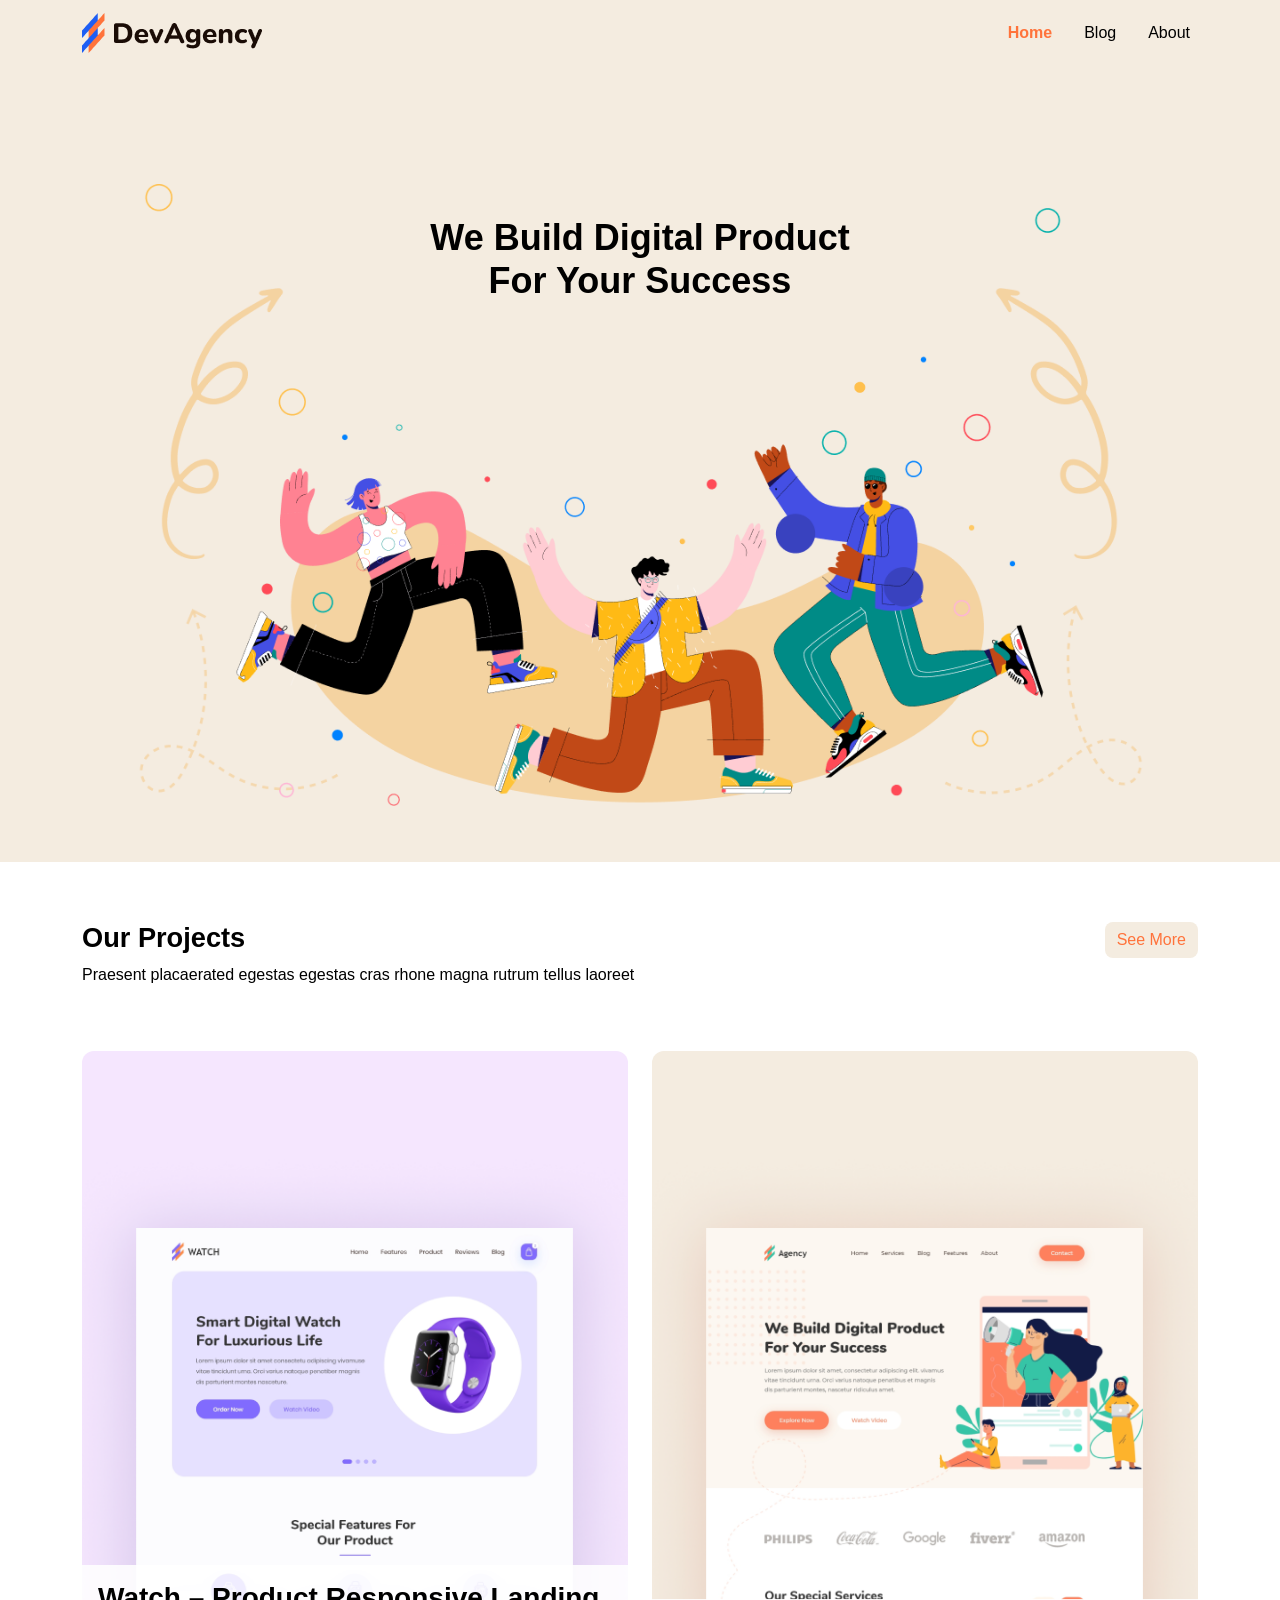
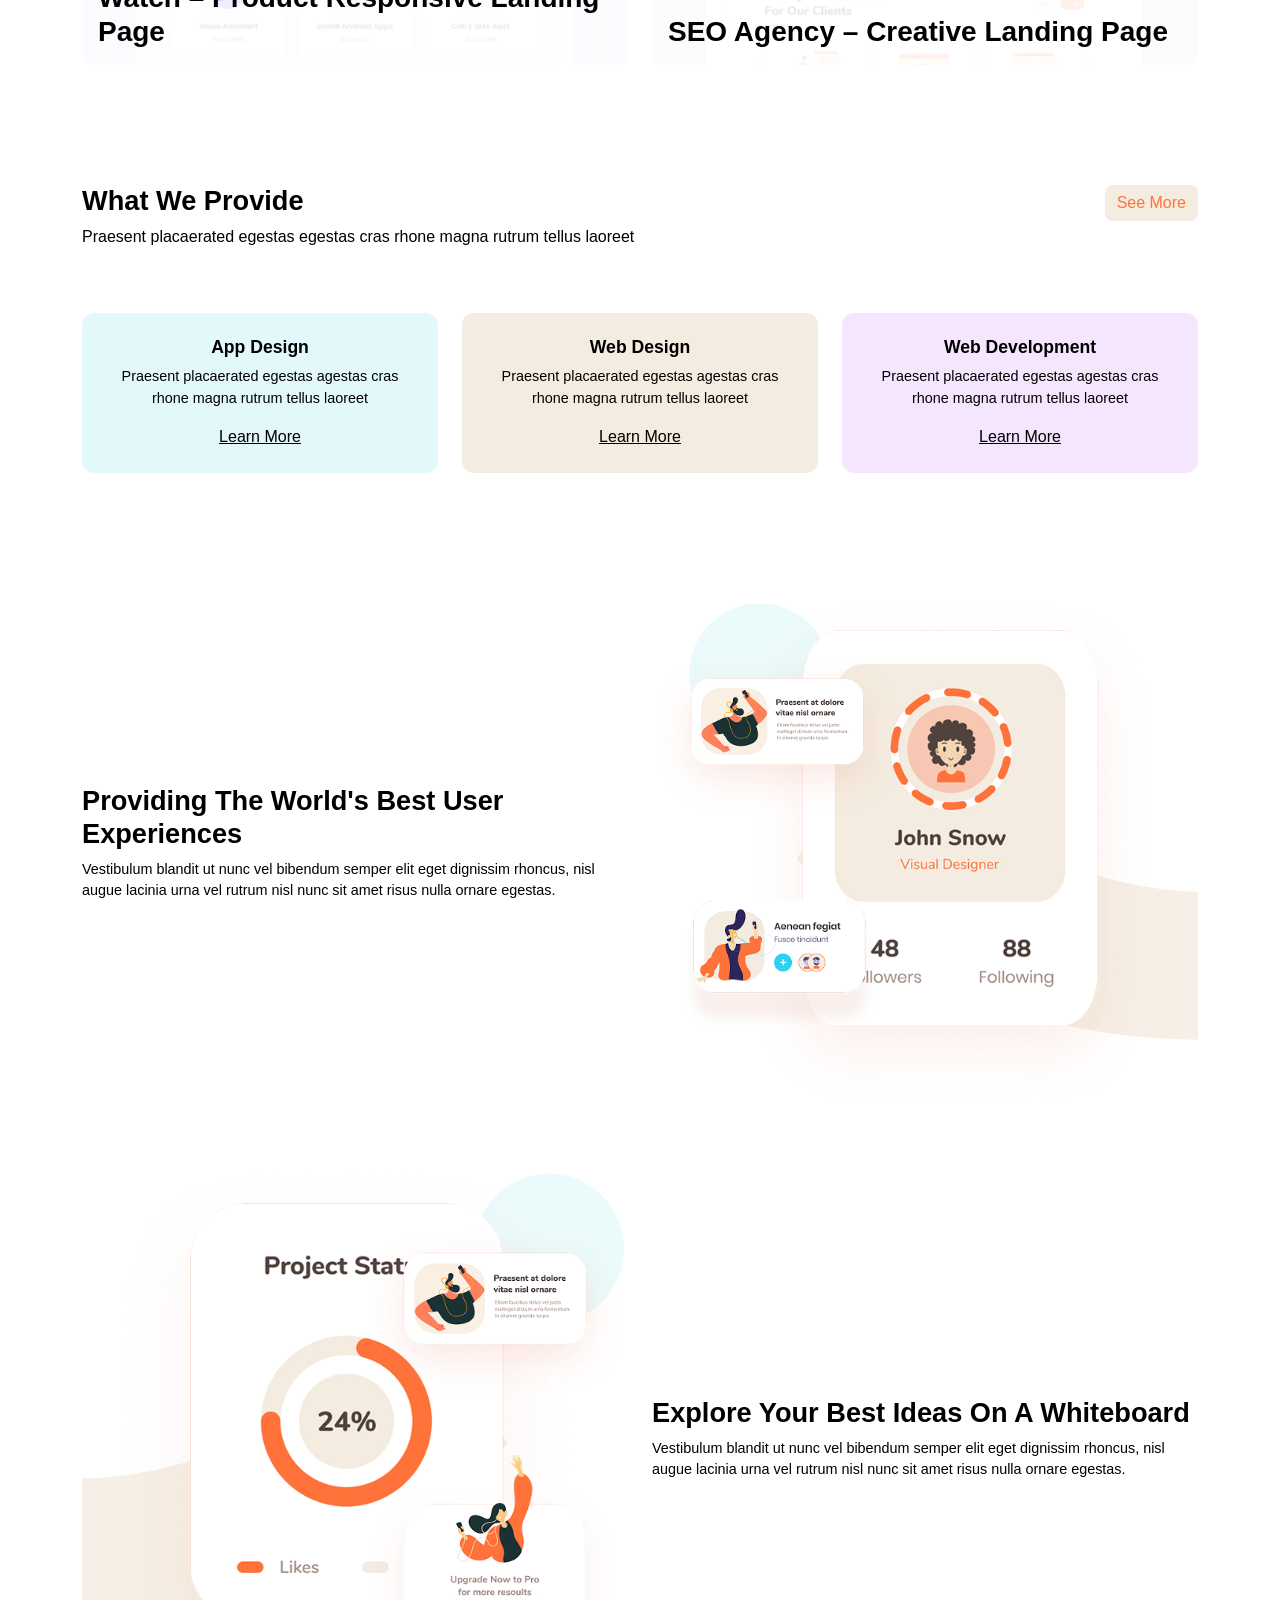
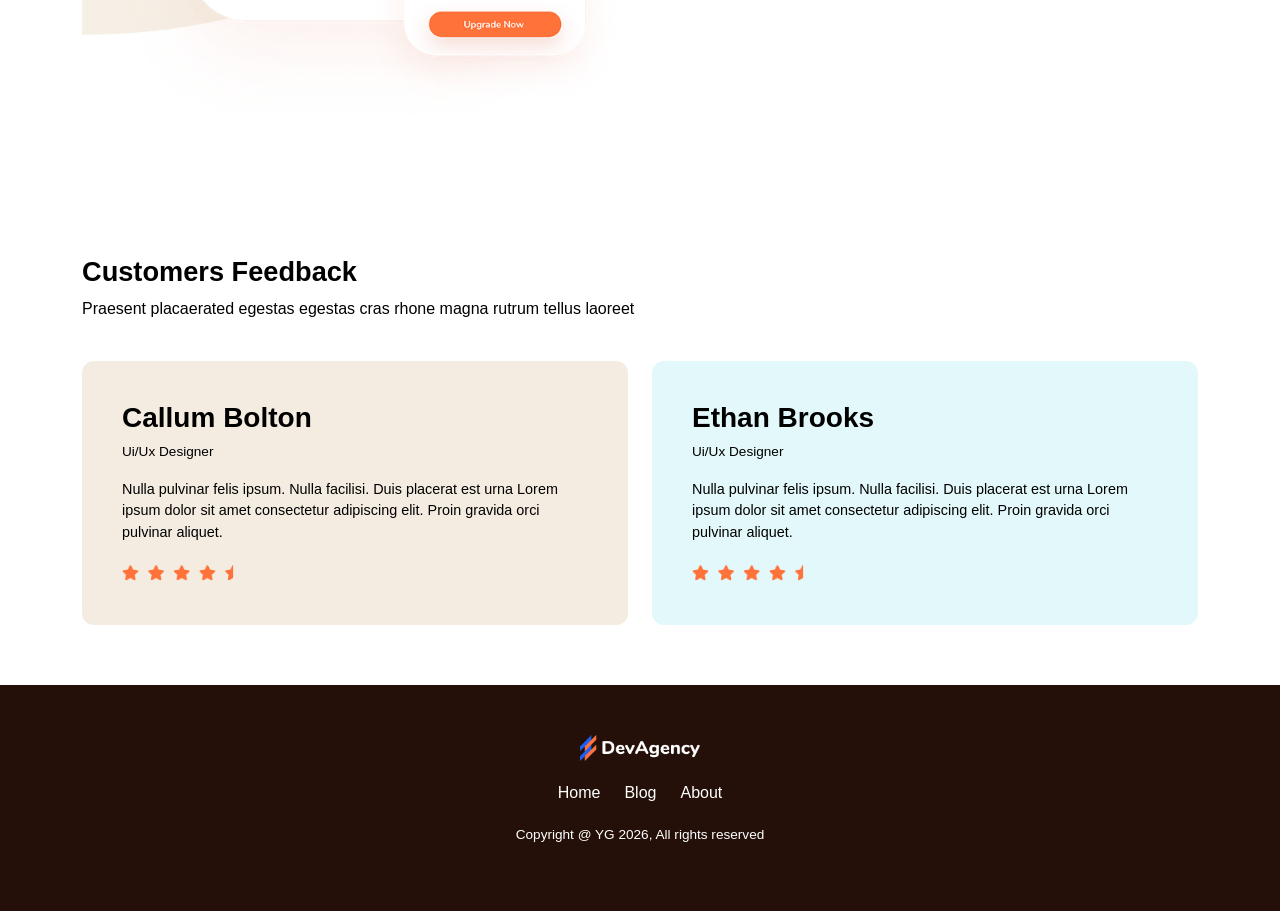
==== commit 634e6b9f: "Fix naming, add picture elements, restore README, improve comments - Rename Blog-bg-header-*.png to " ====
--- a/index.html
+++ b/index.html
@@ -13,11 +13,11 @@
   <a class="skip-link" href="#main-content">Skip to main content</a>
 
   <!-- Navbar -->
-  <nav class="navbar navbar-expand-lg" aria-label="Main navigation">
+  <nav class="navbar navbar-expand-lg navbar-overlay" aria-label="Main navigation">
     <div class="container">
       <a class="navbar-brand" href="index.html">
         <picture>
-          <source media="(min-width: 1440px)" srcset="images/logo-tablet-header.png" />
+          <source media="(min-width: 768px)" srcset="images/logo-tablet-header.png" />
           <img src="images/logo-mobile-header.png" alt="DevAgency logo" />
         </picture>
       </a>
@@ -47,20 +47,18 @@
 
     <!-- Hero -->
     <section class="hero-section" aria-label="Hero banner">
-      <div class="hero-wrapper">
-        <picture>
-          <source media="(min-width: 1440px)"
-            srcset="images/home-header-img-tablet.png"
-            sizes="100vw" />
-          <img
-            src="images/home-header-img-mobile.png"
-            srcset="images/home-header-img-mobile.png 400w, images/home-header-img-tablet.png 600w"
-            sizes="100vw"
-            alt="Team of designers and developers working together" />
-        </picture>
-        <div class="hero-title">
-          <h1>We Build Digital Product<br />For Your Success</h1>
-        </div>
+      <picture>
+        <source media="(min-width: 768px)"
+          srcset="images/home-header-img-tablet.png"
+          sizes="100vw" />
+        <img
+          src="images/home-header-img-mobile.png"
+          srcset="images/home-header-img-mobile.png 400w, images/home-header-img-tablet.png 600w"
+          sizes="100vw"
+          alt="Team of designers and developers working together" />
+      </picture>
+      <div class="hero-title">
+        <h1>We Build Digital Product<br />For Your Success</h1>
       </div>
     </section>
 
@@ -74,11 +72,11 @@
           </div>
           <a href="#" class="btn btn-see-more">See More</a>
         </div>
-        <div class="row g-4 mt-2">
+        <div class="row g-4 mt-4">
           <div class="col-12 col-md-6">
             <div class="project-card">
               <picture>
-                <source media="(min-width: 1440px)" srcset="images/home-ourpro-tablet-1.png" sizes="500px" />
+                <source media="(min-width: 768px)" srcset="images/home-ourpro-tablet-1.png" sizes="500px" />
                 <img
                   src="images/home-ourpro-mobile-1.png"
                   srcset="images/home-ourpro-mobile-1.png 400w, images/home-ourpro-tablet-1.png 500w"
@@ -91,7 +89,7 @@
           <div class="col-12 col-md-6">
             <div class="project-card">
               <picture>
-                <source media="(min-width: 1440px)" srcset="images/home-ourpro-tablet-2.png" sizes="500px" />
+                <source media="(min-width: 768px)" srcset="images/home-ourpro-tablet-2.png" sizes="500px" />
                 <img
                   src="images/home-ourpro-mobile-2.png"
                   srcset="images/home-ourpro-mobile-2.png 400w, images/home-ourpro-tablet-2.png 500w"
@@ -115,7 +113,7 @@
           </div>
           <a href="#" class="btn btn-see-more">See More</a>
         </div>
-        <div class="row g-4 mt-2">
+        <div class="row g-4 mt-4">
           <div class="col-12 col-md-4">
             <div class="provide-card">
               <h3>App Design</h3>
@@ -151,7 +149,7 @@
           </div>
           <div class="col-12 col-md-6">
             <picture>
-              <source media="(min-width: 1440px)" srcset="images/home-provide-tablet-1.png" sizes="500px" />
+              <source media="(min-width: 768px)" srcset="images/home-provide-tablet-1.png" sizes="500px" />
               <img
                 src="images/home-provide-mobile-1.png"
                 srcset="images/home-provide-mobile-1.png 400w, images/home-provide-tablet-1.png 500w"
@@ -163,7 +161,7 @@
         <div class="row align-items-center">
           <div class="col-12 col-md-6">
             <picture>
-              <source media="(min-width: 1440px)" srcset="images/home-provide-tablet-2.png" sizes="500px" />
+              <source media="(min-width: 768px)" srcset="images/home-provide-tablet-2.png" sizes="500px" />
               <img
                 src="images/home-provide-mobile-2.png"
                 srcset="images/home-provide-mobile-2.png 400w, images/home-provide-tablet-2.png 500w"
@@ -191,7 +189,7 @@
               <p class="feedback-role">Ui/Ux Designer</p>
               <p>Nulla pulvinar felis ipsum. Nulla facilisi. Duis placerat est urna Lorem ipsum dolor sit amet consectetur adipiscing elit. Proin gravida orci pulvinar aliquet.</p>
               <picture>
-                <source media="(min-width: 1440px)" srcset="images/home-tablet-4.5stars.png" sizes="150px" />
+                <source media="(min-width: 768px)" srcset="images/home-tablet-4.5stars.png" sizes="150px" />
                 <img
                   src="images/home-mobile-4.5stars.png"
                   srcset="images/home-mobile-4.5stars.png 100w, images/home-tablet-4.5stars.png 150w"
@@ -206,7 +204,7 @@
               <p class="feedback-role">Ui/Ux Designer</p>
               <p>Nulla pulvinar felis ipsum. Nulla facilisi. Duis placerat est urna Lorem ipsum dolor sit amet consectetur adipiscing elit. Proin gravida orci pulvinar aliquet.</p>
               <picture>
-                <source media="(min-width: 1440px)" srcset="images/home-tablet-4.5stars.png" sizes="150px" />
+                <source media="(min-width: 768px)" srcset="images/home-tablet-4.5stars.png" sizes="150px" />
                 <img
                   src="images/home-mobile-4.5stars.png"
                   srcset="images/home-mobile-4.5stars.png 100w, images/home-tablet-4.5stars.png 150w"
@@ -226,7 +224,7 @@
     <div class="container">
       <a href="index.html">
         <picture>
-          <source media="(min-width: 1440px)" srcset="images/logo-tablet-footer.png" />
+          <source media="(min-width: 768px)" srcset="images/logo-tablet-footer.png" />
           <img src="images/logo-mobile-footer.png" alt="DevAgency logo" />
         </picture>
       </a>
--- a/style.css
+++ b/style.css
@@ -1,18 +1,25 @@
-/* ===== CSS Variables ===== */
+/* ===== CSS Variables =====
+   Storing colours and fonts as custom properties so they can be reused
+   throughout the stylesheet without repeating values. If the brand colour
+   changes, I only need to update it in one place here.
+   ============================= */
 :root {
   --color-bg: #ffffff;
-  --color-primary: #ff733b;
+  --color-primary: #ff733b;       /* brand orange used for buttons and active links */
   --color-text: #000000;
-  --color-footer-bg: #241008;
+  --color-footer-bg: #241008;     /* dark brown footer background */
   --color-btn-see-more-bg: #f4ece0;
-  --color-card-blue: #e3f8fa;
-  --color-card-beige: #f4ece0;
-  --color-card-purple: #f5e6fe;
-  --font-heading: 'Nunito', sans-serif;
-  --font-body: 'Mulish', sans-serif;
-}
-
-/* ===== Base ===== */
+  --color-card-blue: #e3f8fa;     /* light blue background for first provide card */
+  --color-card-beige: #f4ece0;    /* warm beige used for second card and blog card body */
+  --color-card-purple: #f5e6fe;   /* soft purple for third provide card */
+  --font-heading: 'Nunito', sans-serif;   /* rounded, bold font for headings */
+  --font-body: 'Mulish', sans-serif;      /* clean sans-serif for body text */
+}
+
+/* ===== Base Styles =====
+   Setting global defaults so all text and headings follow the design system.
+   overflow-x: hidden prevents any accidental horizontal scroll on mobile.
+   ======================== */
 body {
   background-color: var(--color-bg);
   color: var(--color-text);
@@ -29,7 +36,11 @@
   overflow-x: hidden;
 }
 
-/* ===== Skip Link ===== */
+/* ===== Skip Link =====
+   Accessibility feature for keyboard users — the link is hidden off-screen
+   by default (top: -100px) and only appears when focused via Tab key.
+   This allows keyboard users to skip past the navigation directly to main content.
+   ===================== */
 .skip-link {
   position: absolute;
   top: -100px;
@@ -44,13 +55,35 @@
   top: 0;
 }
 
-/* ===== Navbar ===== */
+/* ===== Navbar =====
+   position: absolute takes the navbar out of normal document flow so it
+   overlays the hero image below it. z-index: 100 keeps it above the image.
+   The hero section uses position: relative as the positioning reference.
+   =================== */
+.navbar-overlay {
+  position: absolute;
+  top: 0;
+  left: 0;
+  width: 100%;
+  z-index: 100;
+}
+
+/* On mobile, the collapsed menu drops down over the hero image.
+   Without a background colour the links would be unreadable against the image,
+   so a semi-transparent beige background is added only when the menu is open (.show). */
+.navbar-overlay .navbar-collapse.show {
+  background-color: rgba(244, 236, 224, 0.95);
+  padding: 8px 16px;
+  border-radius: 8px;
+}
+
 .nav-link {
   font-family: var(--font-body);
   color: var(--color-text);
 }
 
-/* !important overrides Bootstrap default */
+/* Bootstrap sets its own colour for .active links, so !important is needed
+   to override it with the brand orange. */
 .nav-link.active {
   color: var(--color-primary) !important;
   font-weight: 700;
@@ -63,7 +96,7 @@
 /* ===== Footer ===== */
 .site-footer {
   background-color: var(--color-footer-bg);
-  padding: 40px 0;
+  padding: 50px 0;
   text-align: center;
 }
 
@@ -99,24 +132,32 @@
 }
 
 @media (min-width: 1440px) {
+  .site-footer {
+      padding: 100px 0;
+  }
+
   .site-footer img {
       width: 150px;
   }
 }
 
 /* ===== Home - Hero ===== */
-.hero-wrapper {
+.hero-section {
   position: relative;
 }
 
-.hero-wrapper img {
+.hero-section picture {
+  display: block;
+}
+
+.hero-section img {
   width: 100%;
   display: block;
 }
 
 .hero-title {
   position: absolute;
-  top: 10%;
+  top: 25%;
   left: 50%;
   transform: translateX(-50%);
   width: 100%;
@@ -126,6 +167,13 @@
 .hero-title h1 {
   font-family: var(--font-heading);
   font-weight: 800;
+  font-size: 1.5rem;
+}
+
+@media (min-width: 1440px) {
+  .hero-title h1 {
+    font-size: 3rem;
+  }
 }
 
 /* ===== Home - Our Projects ===== */
@@ -136,6 +184,7 @@
 .our-projects h2 {
   font-family: var(--font-heading);
   font-weight: 800;
+  font-size: 1.5rem;
 }
 
 .our-projects p {
@@ -153,16 +202,31 @@
   white-space: nowrap;
 }
 
-/* overflow: hidden clips image to card border radius */
+/* ===== Project Card Image Overlay =====
+   CSS Grid is used to overlay the h3 title on top of the image.
+   Both the <picture> and the <h3> are placed in the same grid cell (1 / 1).
+   align-self: end pushes the title to the bottom of the cell.
+   This is more reliable than position: absolute because the grid cell
+   automatically sizes itself to the image height.
+   ======================================= */
 .project-card {
   border-radius: 12px;
   overflow: hidden;
+  display: grid;
+}
+
+.project-card picture {
+  display: block;
+  grid-area: 1 / 1;
 }
 
 .project-card h3 {
+  grid-area: 1 / 1;
+  align-self: end;
+  z-index: 1;
   font-family: var(--font-heading);
   font-weight: 700;
-  background-color: var(--color-card-beige);
+  background-color: rgba(255, 255, 255, 0.88);
   padding: 16px;
   margin: 0;
 }
@@ -188,22 +252,28 @@
   color: var(--color-text);
 }
 
-/* height: 100% keeps cards in the same row equal height */
+/* height: 100% makes all three cards in the same row stretch to equal height,
+   so the row looks balanced even if one card has slightly more text. */
 .provide-card {
   padding: 24px;
   border-radius: 12px;
   height: 100%;
-}
-
-.provide-card:nth-child(1) {
+  text-align: center;
+}
+
+/* Targeting the parent column (col-md-4) rather than the card itself.
+   Each card is the first child of its own column div, so .provide-card:nth-child(n)
+   would always match nth-child(1). Targeting the column instead correctly
+   selects the 1st, 2nd, and 3rd column in the row. */
+.col-md-4:nth-child(1) .provide-card {
   background-color: var(--color-card-blue);
 }
 
-.provide-card:nth-child(2) {
+.col-md-4:nth-child(2) .provide-card {
   background-color: var(--color-card-beige);
 }
 
-.provide-card:nth-child(3) {
+.col-md-4:nth-child(3) .provide-card {
   background-color: var(--color-card-purple);
 }
 
@@ -230,15 +300,19 @@
 
 @media (min-width: 1440px) {
   .what-we-provide h2 {
-      font-size: 2rem;
+      font-size: 3.5rem;
+  }
+
+  .provide-card {
+      padding: 60px 40px;
   }
 
   .provide-card h3 {
-      font-size: 1.25rem;
+      font-size: 1.6rem;
   }
 
   .provide-card p {
-      font-size: 1rem;
+      font-size: 1.3rem;
   }
 }
 
@@ -266,11 +340,11 @@
 
 @media (min-width: 1440px) {
   .experiences-section h2 {
-      font-size: 2rem;
+      font-size: 3.5rem;
   }
 
   .experiences-section p {
-      font-size: 1rem;
+      font-size: 1.3rem;
   }
 }
 
@@ -291,16 +365,16 @@
 }
 
 .feedback-card {
-  padding: 24px;
+  padding: 40px;
   border-radius: 12px;
   height: 100%;
 }
 
-.feedback-card:nth-child(1) {
+.col-md-6:nth-child(1) .feedback-card {
   background-color: var(--color-card-beige);
 }
 
-.feedback-card:nth-child(2) {
+.col-md-6:nth-child(2) .feedback-card {
   background-color: var(--color-card-blue);
 }
 
@@ -313,6 +387,7 @@
 .feedback-card .feedback-role {
   font-family: var(--font-body);
   color: var(--color-text);
+  font-size: 0.85rem;
 }
 
 .feedback-card p {
@@ -326,7 +401,11 @@
 
 @media (min-width: 1440px) {
   .feedback-section h2 {
-      font-size: 2rem;
+      font-size: 3.5rem;
+  }
+
+  .feedback-card {
+      padding: 60px;
   }
 
   .feedback-card img {
@@ -368,6 +447,7 @@
 .our-blogs h2 {
   font-family: var(--font-heading);
   font-weight: 800;
+  font-size: 1.5rem;
 }
 
 .our-blogs > .container > p {
@@ -378,6 +458,9 @@
 .blog-card {
   border-radius: 12px;
   overflow: hidden;
+  height: 100%;
+  display: flex;
+  flex-direction: column;
 }
 
 .blog-card img {
@@ -393,6 +476,7 @@
   justify-content: center;
   align-items: center;
   text-align: center;
+  flex: 1;
 }
 
 .blog-card-body h3 {
@@ -409,11 +493,11 @@
 
 @media (min-width: 1440px) {
   .blog-card-body h3 {
+      font-size: 1.4rem;
+  }
+
+  .blog-card-body .blog-date {
       font-size: 1.1rem;
-  }
-
-  .blog-card-body .blog-date {
-      font-size: 0.9rem;
   }
 }
 
@@ -492,6 +576,9 @@
 .team-card {
   border-radius: 12px;
   overflow: hidden;
+  height: 100%;
+  display: flex;
+  flex-direction: column;
 }
 
 .team-card img {
@@ -503,6 +590,7 @@
   background-color: var(--color-card-beige);
   padding: 16px;
   text-align: center;
+  flex: 1;
 }
 
 .team-card-body h3 {
@@ -521,120 +609,105 @@
 /* ===== Desktop (>=1440px) ===== */
 @media (min-width: 1440px) {
   .know-more h2 {
+      font-size: 4rem;
+  }
+
+  .know-more p {
       font-size: 2rem;
   }
 
-  .know-more p {
-      font-size: 1rem;
-  }
-
   .about-stats strong {
-      font-size: 1.5rem;
-  }
-}
-
-/* ===== Tablet (768px - 1439px) ===== */
+      font-size: 3rem;
+  }
+
+  .about-stats span {
+      font-size: 2rem;
+  }
+
+  .btn-learn-more {
+      font-size: 1.2rem;
+      padding: 16px 40px;
+  }
+}
+
+/* ===== Tablet (768px - 1439px) =====
+   At tablet width, Bootstrap switches to multi-column layout (col-md-*).
+   Font sizes for hero titles are increased here because the wider viewport
+   has more visual space — the default mobile size would look too small.
+   Section headings are left at their base size since 1.5rem already reads
+   well at tablet; they scale up again at desktop (1440px+).
+   ===================================== */
 @media (min-width: 768px) and (max-width: 1439px) {
 
-  /* Navbar */
-  .navbar-brand img {
-      width: 100px;
-  }
-
-  /* Hero (shared by Blog and About) */
+  /* Hero h1 at tablet needs to be larger to fill the wider image */
+  .hero-title h1 {
+      font-size: 2.25rem;
+  }
+
+  /* Blog and About hero titles are centered over the background image */
   .blog-hero-title h1 {
       font-size: 1.8rem;
   }
 
-  /* Home - Our Projects */
-  .our-projects {
-      padding: 40px 0;
-  }
-
-  .our-projects h2 {
-      font-size: 1.3rem;
-  }
-
-  /* Home - What We Provide */
-  .what-we-provide {
-      padding: 40px 0;
-  }
-
-  .what-we-provide h2 {
-      font-size: 1.3rem;
-  }
-
-  .provide-card h3 {
-      font-size: 1rem;
-  }
-
-  .provide-card p {
-      font-size: 0.85rem;
-  }
-
-  /* Home - Experiences + Explore */
-  .experiences-section {
-      padding: 40px 0;
-  }
-
-  .experiences-section h2 {
-      font-size: 1.3rem;
-  }
-
-  .experiences-section p {
-      font-size: 0.85rem;
-  }
-
-  /* Home - Customers Feedback */
-  .feedback-section {
-      padding: 40px 0;
-  }
-
-  .feedback-section h2 {
-      font-size: 1.3rem;
-  }
-
-  /* Blog - Our Blogs */
-  .our-blogs {
-      padding: 40px 0;
-  }
-
-  .our-blogs h2 {
-      font-size: 1.3rem;
-  }
-
-  .blog-card-body h3 {
-      font-size: 0.95rem;
-  }
-
-  .blog-card-body .blog-date {
-      font-size: 0.8rem;
-  }
-
-  /* About - Know More */
-  .know-more {
-      padding: 40px 0;
-  }
-
-  .know-more h2 {
-      font-size: 1.3rem;
-  }
-
-  .know-more p {
-      font-size: 0.85rem;
-  }
-
-  .about-stats strong {
-      font-size: 1.1rem;
-  }
-
-  /* About - Team Members */
+  /* Section h2 headings scale up from mobile (1.5rem) at tablet */
+  .our-projects h2,
+  .what-we-provide h2,
+  .experiences-section h2,
+  .feedback-section h2,
+  .our-blogs h2,
+  .know-more h2,
+  .team-section h2 {
+      font-size: 1.7rem;
+  }
+}
+
+/* ===== Desktop spacing (>=1440px) =====
+   Bootstrap's default container max-width (~1320px) leaves large empty margins
+   on very wide monitors. Setting max-width to 90vw makes the layout scale
+   proportionally with the viewport width instead of being fixed.
+   All section paddings increase at this breakpoint to use the extra vertical
+   space that a large screen provides.
+   ======================================= */
+@media (min-width: 1440px) {
+  .container {
+    max-width: 90vw;
+  }
+
+  .blog-hero-title h1 {
+    font-size: 3.5rem;
+  }
+
+  /* Headings not covered in section-specific desktop blocks */
+  .our-projects h2,
+  .our-blogs h2,
+  .team-section h2 {
+    font-size: 3.5rem;
+  }
+
+  .project-card h3 {
+    font-size: 1.5rem;
+    padding: 24px;
+  }
+
+  .team-card-body {
+    padding: 48px 24px;
+  }
+
+  .team-card-body h3 {
+    font-size: 1.5rem;
+  }
+
+  .team-card-body p {
+    font-size: 1.2rem;
+  }
+
+  .our-projects,
+  .what-we-provide,
+  .experiences-section,
+  .feedback-section,
+  .our-blogs,
+  .know-more,
   .team-section {
-      padding: 40px 0;
-  }
-
-  /* Footer */
-  .site-footer img {
-      width: 100px;
-  }
-}
+    padding: 120px 0;
+  }
+}
